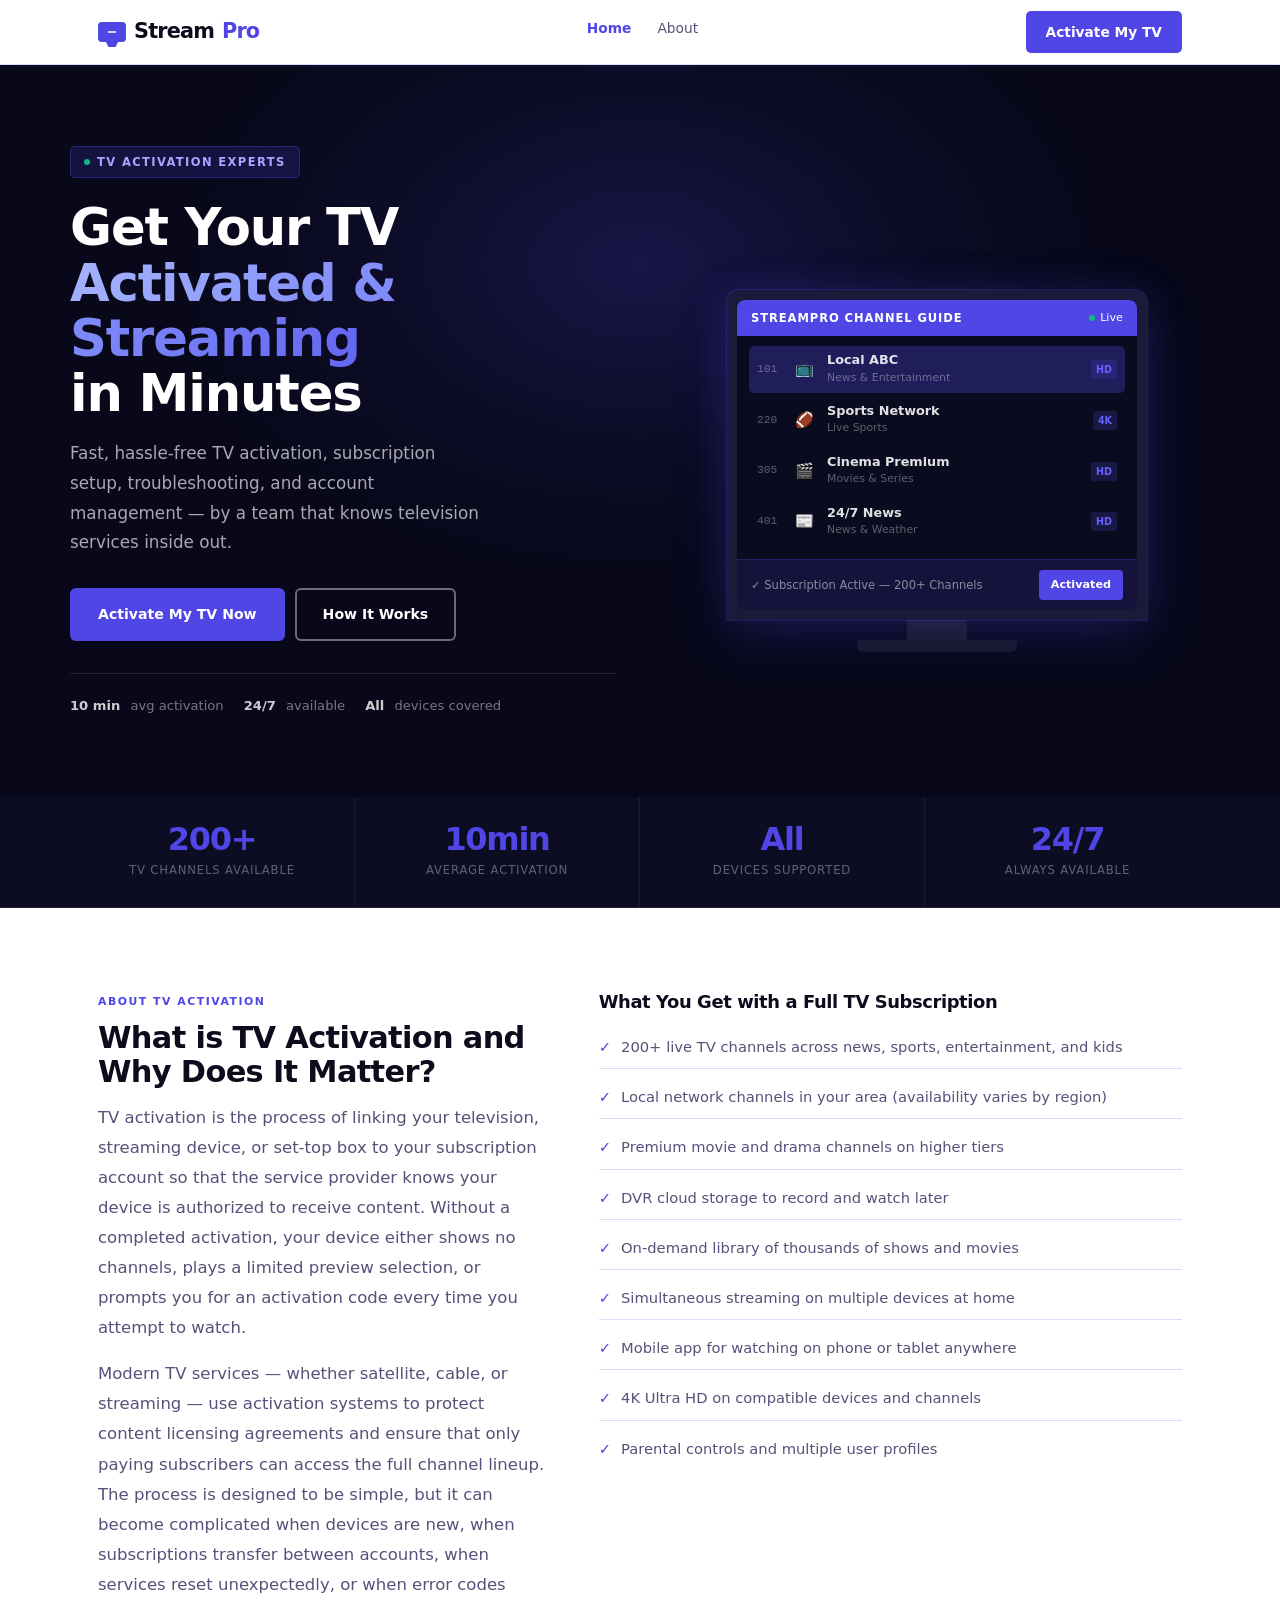
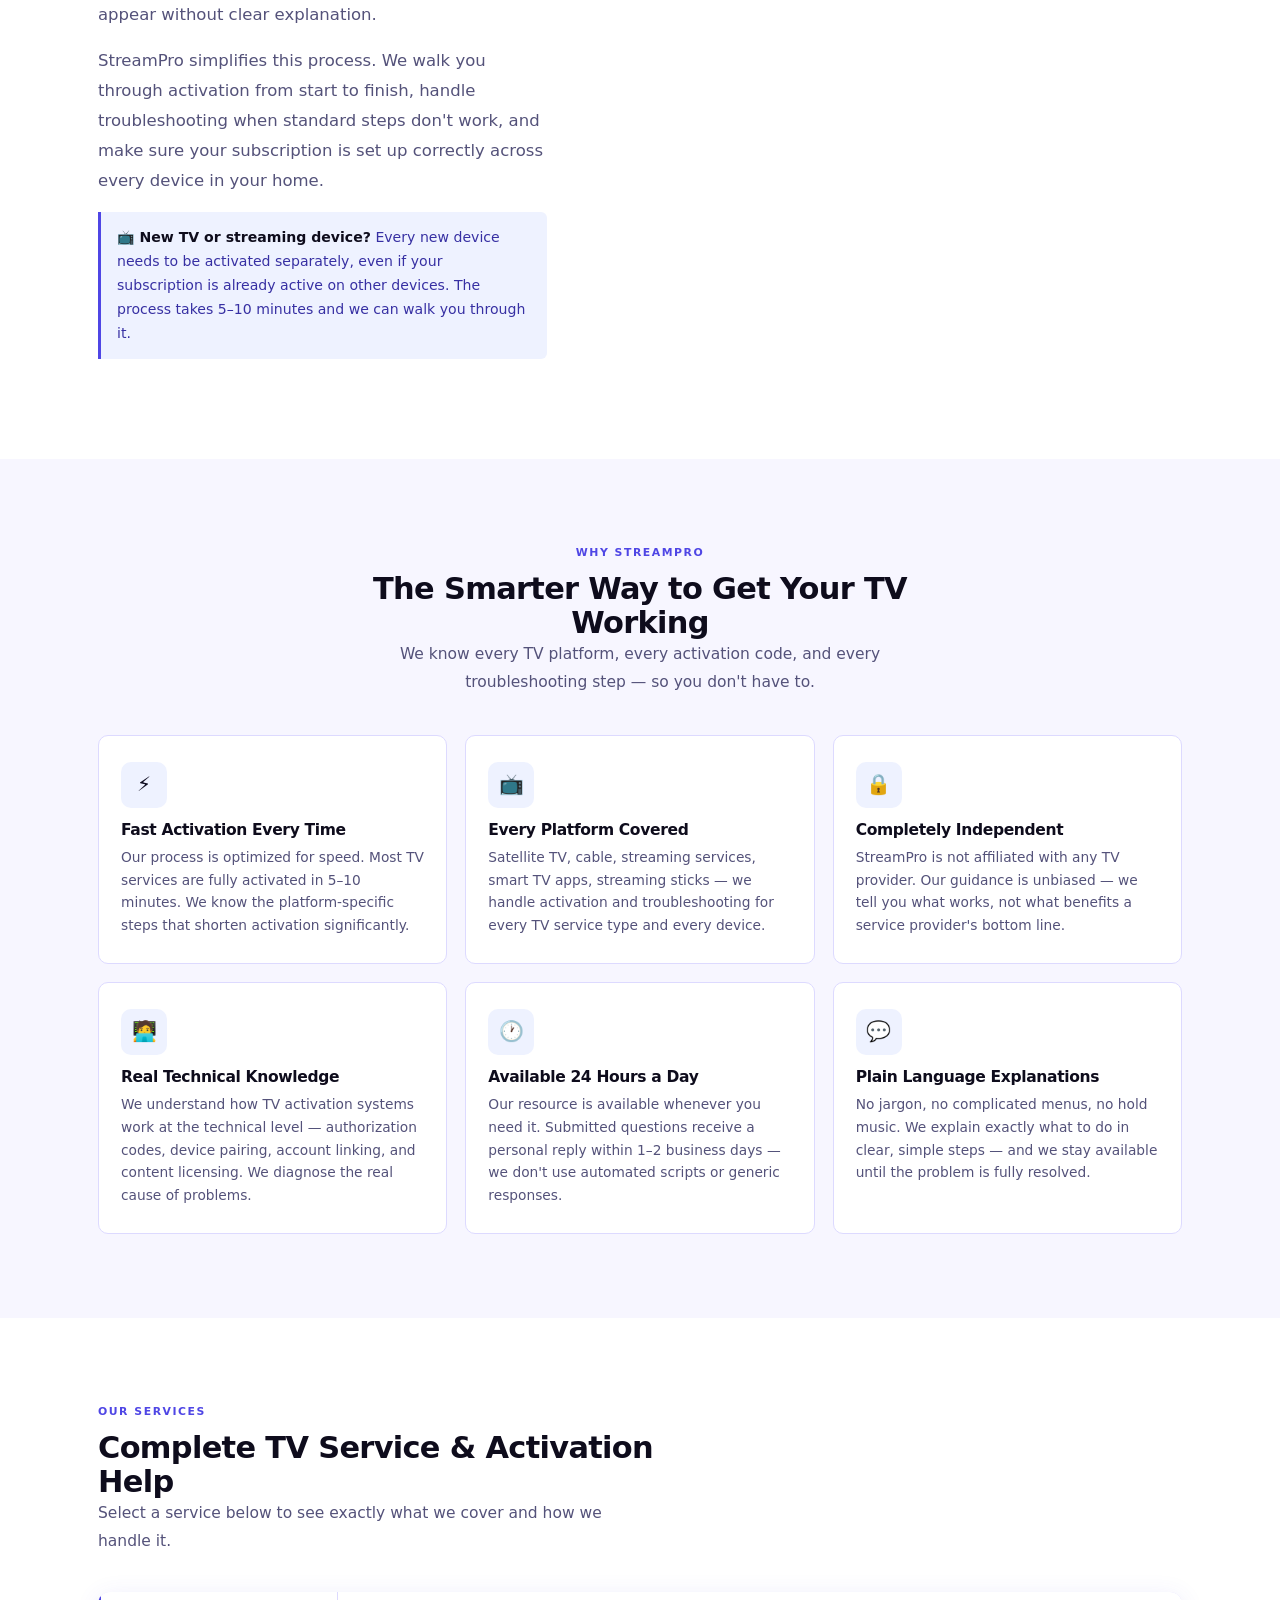
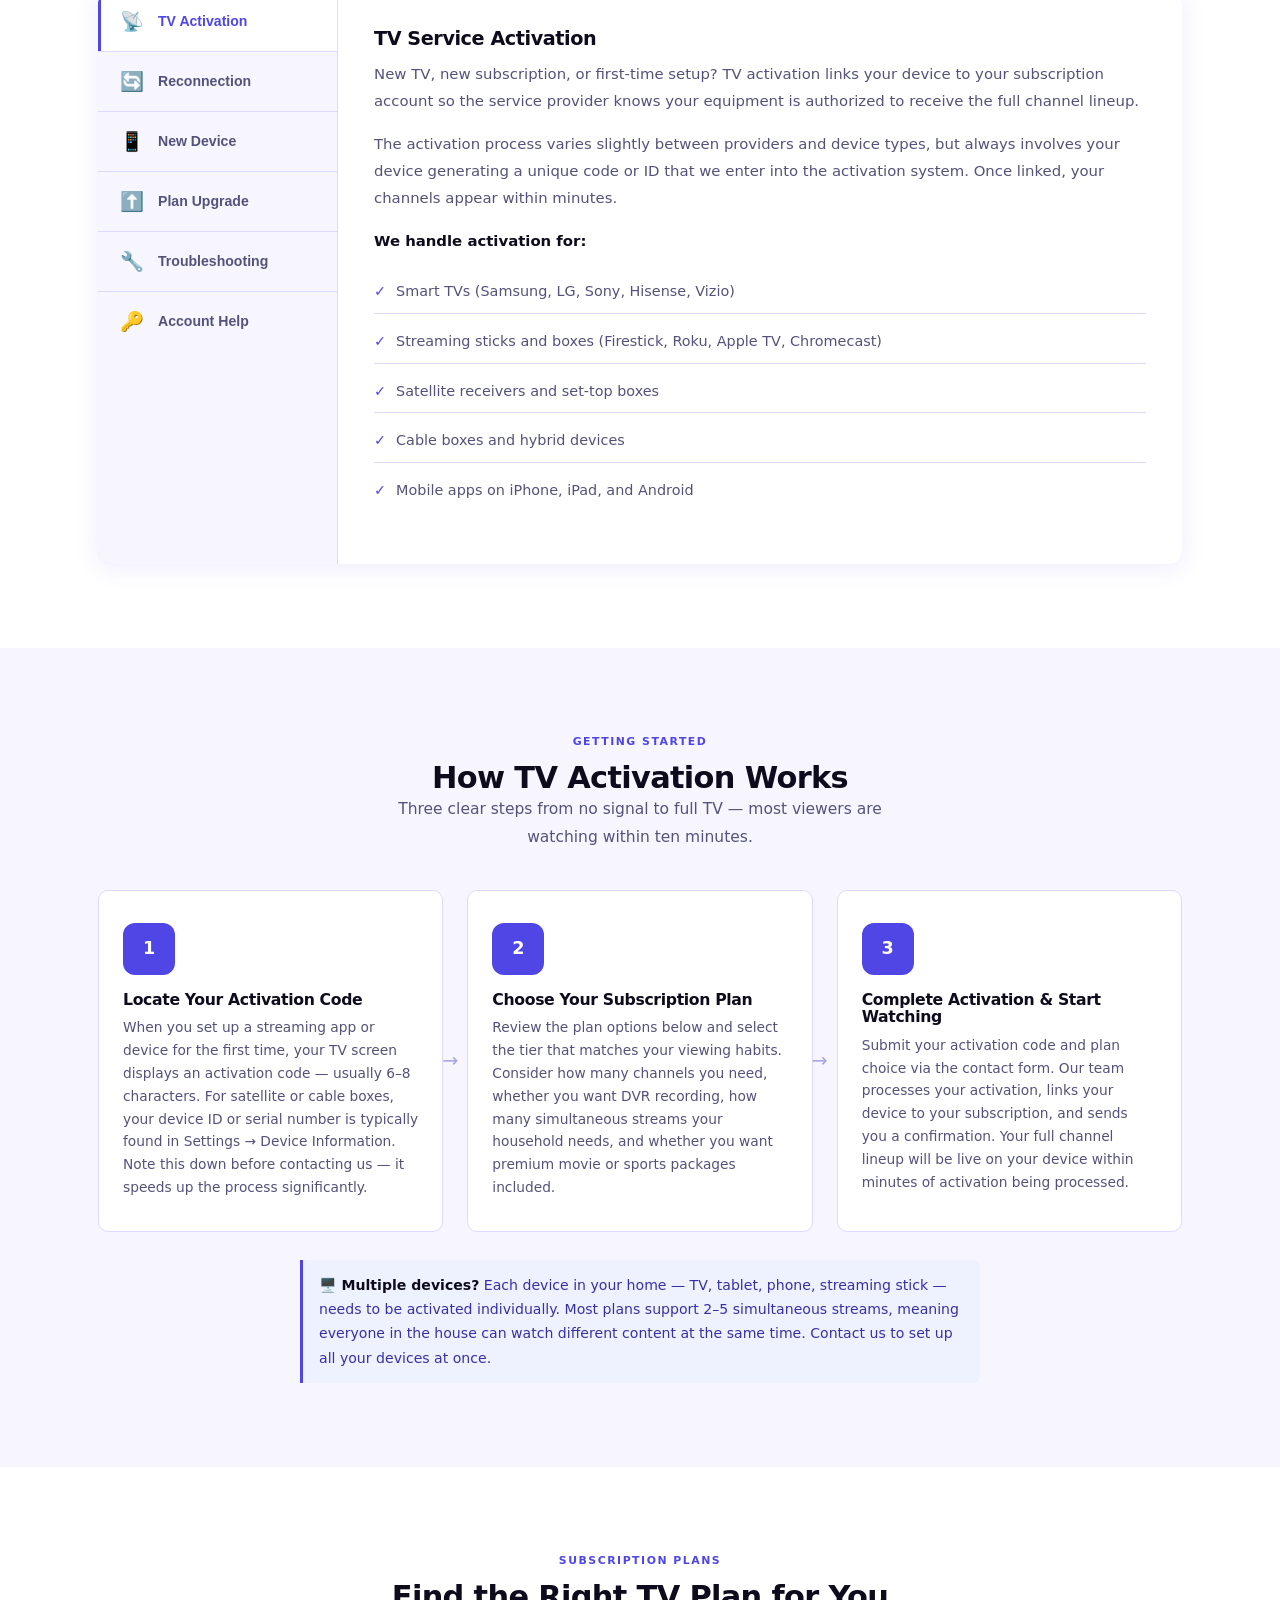
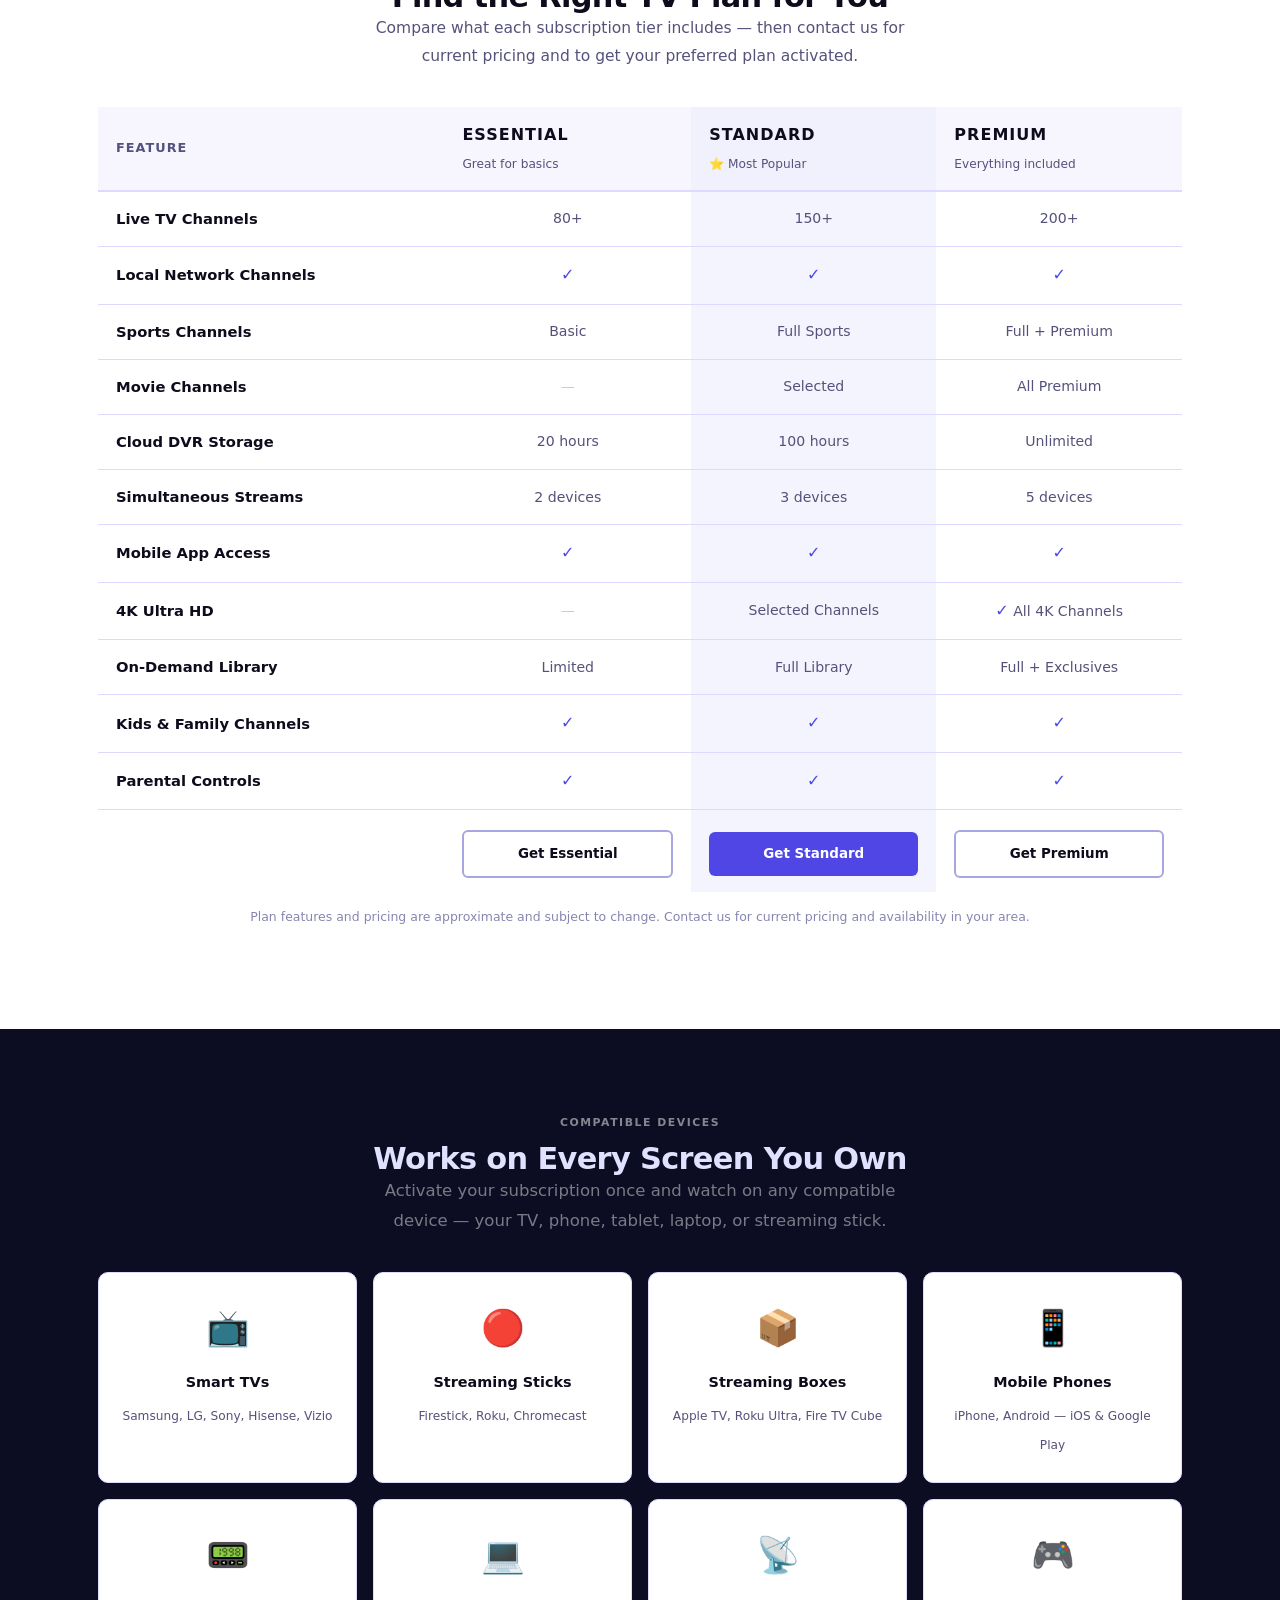
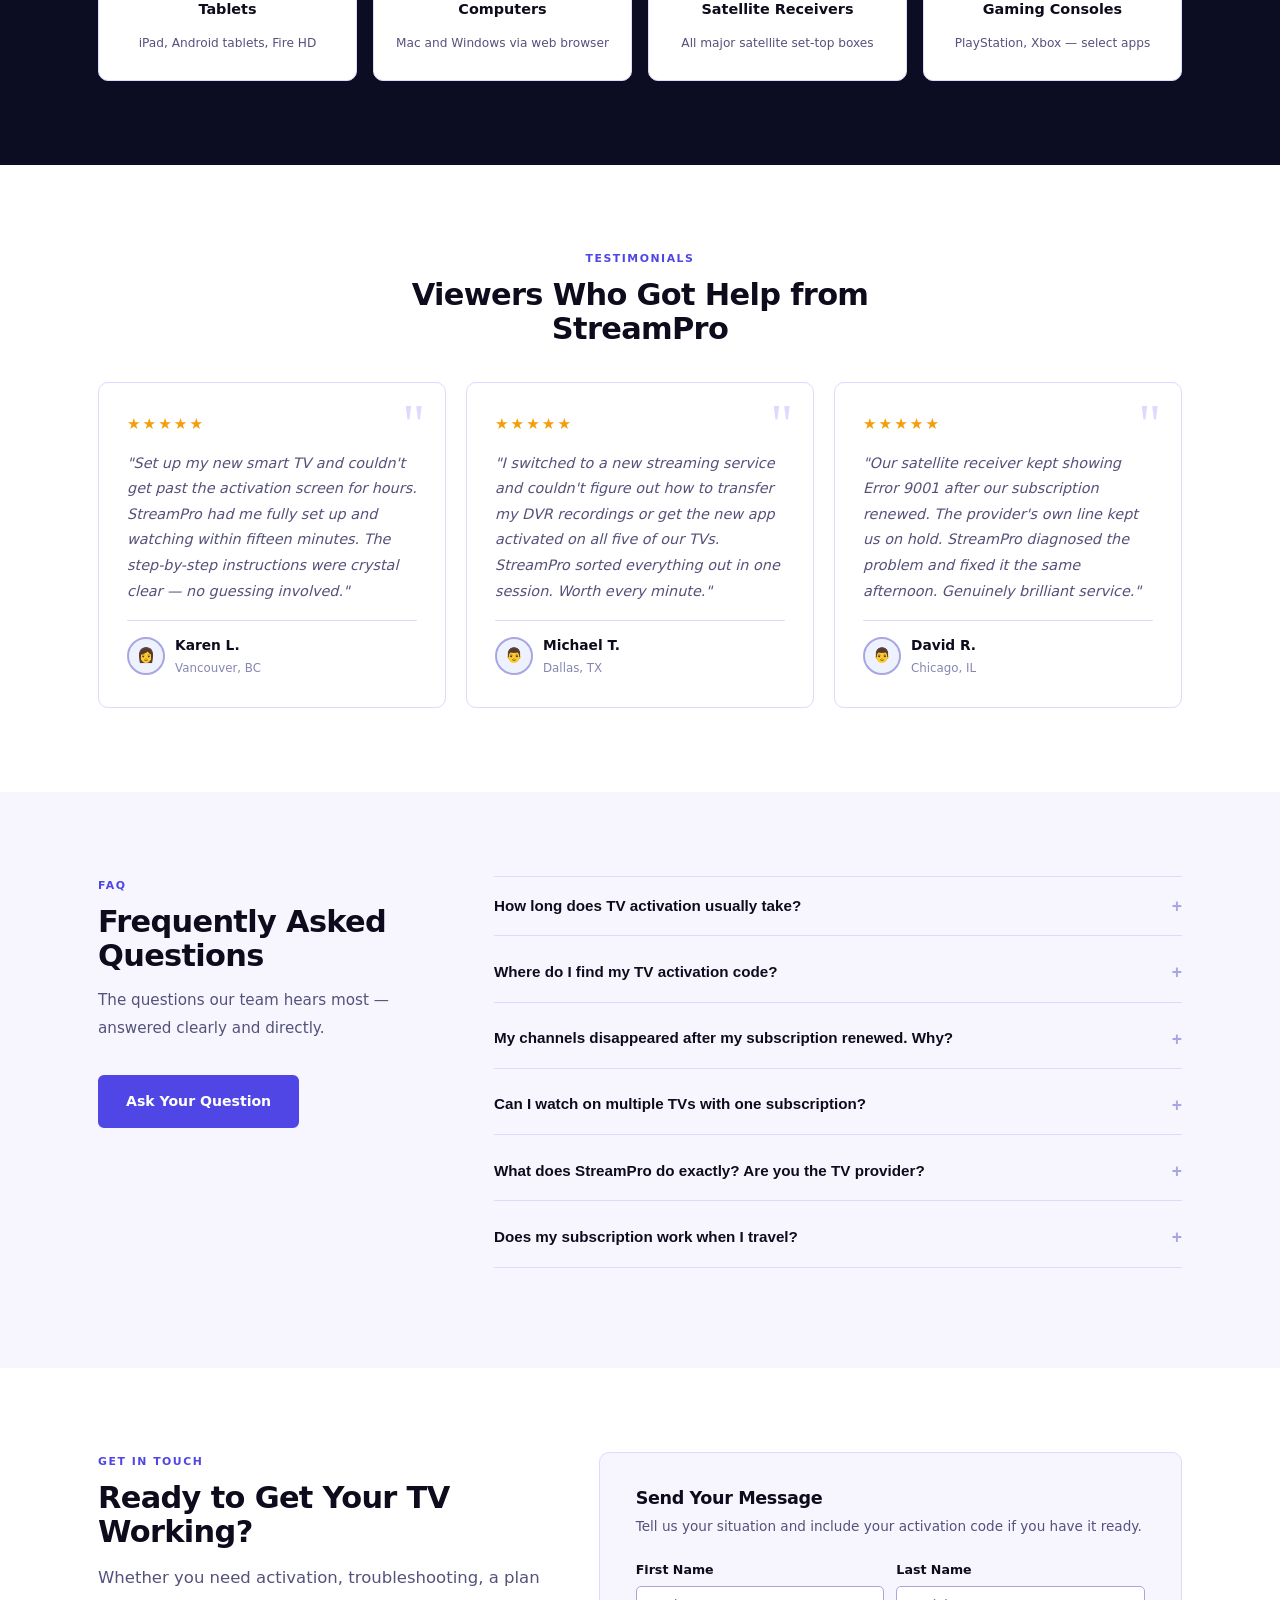
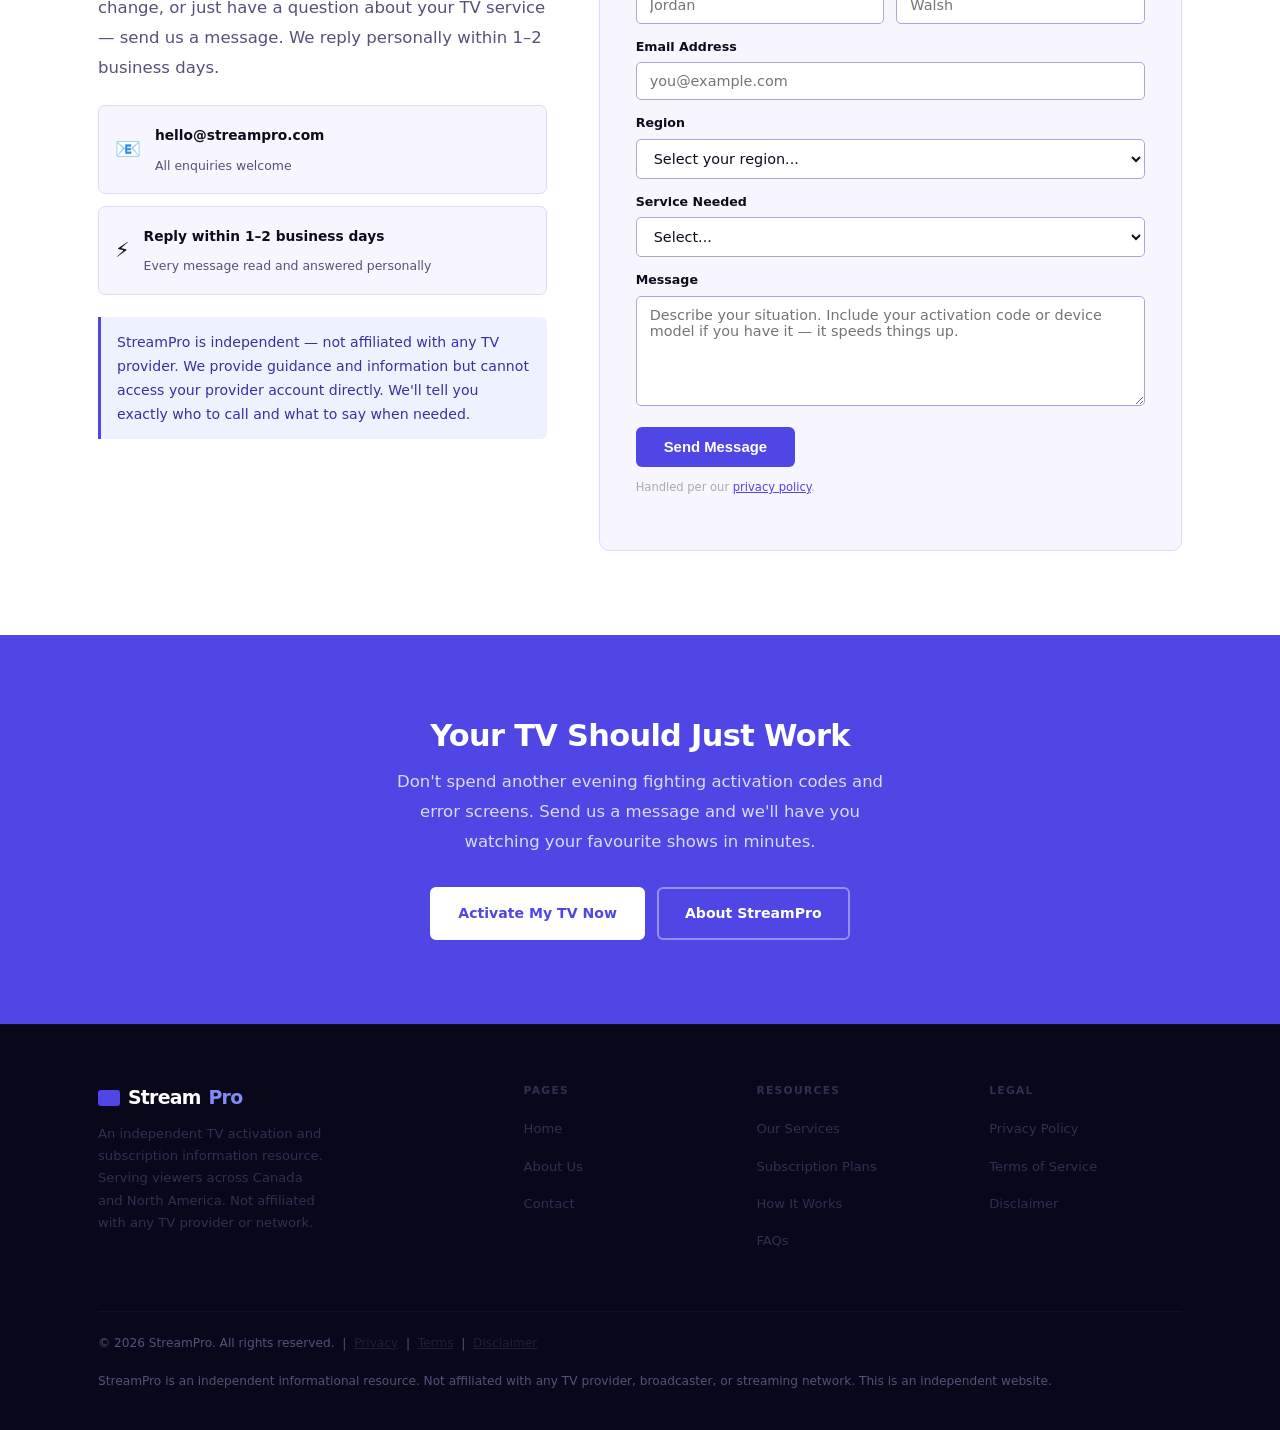
==== index.html @ 349c5a5e "Add files via upload" ====
<!DOCTYPE html>
<html lang="en">
<head>
<meta charset="UTF-8"/>
<meta name="viewport" content="width=device-width,initial-scale=1.0"/>
<meta name="description" content="StreamPro — fast TV activation, subscription setup, troubleshooting and account help for viewers across Canada and North America. Independent TV resource."/>
<title>StreamPro — TV Activation, Subscription & Troubleshooting | StreamPro</title>
<link rel="stylesheet" href="style.css"/>
</head>
<body><nav class="site-nav" id="nav"><div class="nav-inner"><a href="index.html" class="logo"><div class="logo-icon"></div>Stream<em>Pro</em></a><ul class="nav-links"><li><a href="index.html" class="on">Home</a></li><li><a href="about.html">About</a></li></ul><a href="index.html#contact" class="nav-cta">Activate My TV</a><button class="ham" onclick="document.getElementById('mnav').classList.toggle('open')">☰</button></div><div class="mob-nav" id="mnav"><a href="index.html">Home</a><a href="about.html">About</a><a href="index.html#contact">Activate My TV</a><a href="privacy.html">Privacy</a><a href="terms.html">Terms</a><a href="disclaimer.html">Disclaimer</a></div></nav>
<!-- HERO: dark navy + indigo glow + CSS TV screen -->
<section class="hero">
  <div class="hero-inner">
    <div class="hero-text">
      <div class="hero-badge"><span class="badge-dot"></span> TV Activation Experts</div>
      <h1>Get Your TV<br/><span>Activated &amp; Streaming</span><br/>in Minutes</h1>
      <p class="hero-sub">Fast, hassle-free TV activation, subscription setup, troubleshooting, and account management — by a team that knows television services inside out.</p>
      <div class="hero-btns">
        <a href="#contact" class="btn btn-indigo">Activate My TV Now</a>
        <a href="#how" class="btn btn-ghost">How It Works</a>
      </div>
      <div class="hero-proof">
        <div class="proof-item"><strong>10 min</strong>&nbsp;avg activation</div>
        <div class="proof-item"><strong>24/7</strong>&nbsp;available</div>
        <div class="proof-item"><strong>All</strong>&nbsp;devices covered</div>
      </div>
    </div>
    <div class="hero-tv">
      <div class="tv-wrap">
        <div class="tv-body">
          <div class="tv-bezel">
            <div class="tv-screen-header">
              <span class="tv-sh-title">StreamPro Channel Guide</span>
              <span class="tv-sh-status"><span class="tv-sh-dot"></span> Live</span>
            </div>
            <div class="tv-guide">
              <div class="tv-guide-row active">
                <span class="tv-ch-num">101</span>
                <span class="tv-ch-icon">📺</span>
                <div class="tv-ch-info">
                  <div class="tv-ch-name">Local ABC</div>
                  <div class="tv-ch-genre">News &amp; Entertainment</div>
                </div>
                <span class="tv-ch-hd">HD</span>
              </div>
              <div class="tv-guide-row">
                <span class="tv-ch-num">220</span>
                <span class="tv-ch-icon">🏈</span>
                <div class="tv-ch-info">
                  <div class="tv-ch-name">Sports Network</div>
                  <div class="tv-ch-genre">Live Sports</div>
                </div>
                <span class="tv-ch-hd">4K</span>
              </div>
              <div class="tv-guide-row">
                <span class="tv-ch-num">305</span>
                <span class="tv-ch-icon">🎬</span>
                <div class="tv-ch-info">
                  <div class="tv-ch-name">Cinema Premium</div>
                  <div class="tv-ch-genre">Movies &amp; Series</div>
                </div>
                <span class="tv-ch-hd">HD</span>
              </div>
              <div class="tv-guide-row">
                <span class="tv-ch-num">401</span>
                <span class="tv-ch-icon">📰</span>
                <div class="tv-ch-info">
                  <div class="tv-ch-name">24/7 News</div>
                  <div class="tv-ch-genre">News &amp; Weather</div>
                </div>
                <span class="tv-ch-hd">HD</span>
              </div>
            </div>
            <div class="tv-activate-bar">
              <span class="tv-ab-text">✓ Subscription Active — 200+ Channels</span>
              <span class="tv-ab-btn">Activated</span>
            </div>
          </div>
        </div>
        <div class="tv-stand-neck"></div>
        <div class="tv-stand-base"></div>
      </div>
    </div>
  </div>
</section>

<!-- METRICS STRIP -->
<div class="metrics-strip">
  <div class="metrics-inner">
    <div class="metric"><span class="metric-n">200+</span><span class="metric-l">TV Channels Available</span></div>
    <div class="metric"><span class="metric-n">10min</span><span class="metric-l">Average Activation</span></div>
    <div class="metric"><span class="metric-n">All</span><span class="metric-l">Devices Supported</span></div>
    <div class="metric"><span class="metric-n">24/7</span><span class="metric-l">Always Available</span></div>
  </div>
</div>

<!-- WHAT IS TV ACTIVATION -->
<section class="sec">
  <div class="wrap">
    <div class="g-6040">
      <div>
        <span class="lbl">About TV Activation</span>
        <h2 style="margin-bottom:14px;">What is TV Activation and Why Does It Matter?</h2>
        <p>TV activation is the process of linking your television, streaming device, or set-top box to your subscription account so that the service provider knows your device is authorized to receive content. Without a completed activation, your device either shows no channels, plays a limited preview selection, or prompts you for an activation code every time you attempt to watch.</p>
        <p>Modern TV services — whether satellite, cable, or streaming — use activation systems to protect content licensing agreements and ensure that only paying subscribers can access the full channel lineup. The process is designed to be simple, but it can become complicated when devices are new, when subscriptions transfer between accounts, when services reset unexpectedly, or when error codes appear without clear explanation.</p>
        <p>StreamPro simplifies this process. We walk you through activation from start to finish, handle troubleshooting when standard steps don't work, and make sure your subscription is set up correctly across every device in your home.</p>
        <div class="info-box">📺 <strong>New TV or streaming device?</strong> Every new device needs to be activated separately, even if your subscription is already active on other devices. The process takes 5–10 minutes and we can walk you through it.</div>
      </div>
      <div>
        <h3 style="margin-bottom:14px;">What You Get with a Full TV Subscription</h3>
        <ul class="ck">
          <li>200+ live TV channels across news, sports, entertainment, and kids</li>
          <li>Local network channels in your area (availability varies by region)</li>
          <li>Premium movie and drama channels on higher tiers</li>
          <li>DVR cloud storage to record and watch later</li>
          <li>On-demand library of thousands of shows and movies</li>
          <li>Simultaneous streaming on multiple devices at home</li>
          <li>Mobile app for watching on phone or tablet anywhere</li>
          <li>4K Ultra HD on compatible devices and channels</li>
          <li>Parental controls and multiple user profiles</li>
        </ul>
      </div>
    </div>
  </div>
</section>

<!-- WHY CHOOSE US -->
<section class="sec-alt">
  <div class="wrap">
    <div style="text-align:center;max-width:560px;margin:0 auto 38px;">
      <span class="lbl">Why StreamPro</span>
      <h2>The Smarter Way to Get Your TV Working</h2>
      <p style="font-size:.97rem;">We know every TV platform, every activation code, and every troubleshooting step — so you don't have to.</p>
    </div>
    <div class="why-grid">
      <div class="why-card"><div class="why-icon">⚡</div><h4>Fast Activation Every Time</h4><p>Our process is optimized for speed. Most TV services are fully activated in 5–10 minutes. We know the platform-specific steps that shorten activation significantly.</p></div>
      <div class="why-card"><div class="why-icon">📺</div><h4>Every Platform Covered</h4><p>Satellite TV, cable, streaming services, smart TV apps, streaming sticks — we handle activation and troubleshooting for every TV service type and every device.</p></div>
      <div class="why-card"><div class="why-icon">🔒</div><h4>Completely Independent</h4><p>StreamPro is not affiliated with any TV provider. Our guidance is unbiased — we tell you what works, not what benefits a service provider's bottom line.</p></div>
      <div class="why-card"><div class="why-icon">🧑‍💻</div><h4>Real Technical Knowledge</h4><p>We understand how TV activation systems work at the technical level — authorization codes, device pairing, account linking, and content licensing. We diagnose the real cause of problems.</p></div>
      <div class="why-card"><div class="why-icon">🕐</div><h4>Available 24 Hours a Day</h4><p>Our resource is available whenever you need it. Submitted questions receive a personal reply within 1–2 business days — we don't use automated scripts or generic responses.</p></div>
      <div class="why-card"><div class="why-icon">💬</div><h4>Plain Language Explanations</h4><p>No jargon, no complicated menus, no hold music. We explain exactly what to do in clear, simple steps — and we stay available until the problem is fully resolved.</p></div>
    </div>
  </div>
</section>

<!-- SERVICES — TAB LAYOUT (new, not used before) -->
<section class="sec" id="services">
  <div class="wrap">
    <div style="max-width:560px;margin-bottom:36px;">
      <span class="lbl">Our Services</span>
      <h2>Complete TV Service &amp; Activation Help</h2>
      <p style="font-size:.97rem;">Select a service below to see exactly what we cover and how we handle it.</p>
    </div>
    <div class="tab-layout">
      <div class="tab-nav">
        <button class="tab-btn active" data-tab="activation" onclick="showTab('activation')"><span class="tab-btn-icon">📡</span><span class="tab-btn-text">TV Activation</span></button>
        <button class="tab-btn" data-tab="reconnect" onclick="showTab('reconnect')"><span class="tab-btn-icon">🔄</span><span class="tab-btn-text">Reconnection</span></button>
        <button class="tab-btn" data-tab="newdevice" onclick="showTab('newdevice')"><span class="tab-btn-icon">📱</span><span class="tab-btn-text">New Device</span></button>
        <button class="tab-btn" data-tab="upgrade" onclick="showTab('upgrade')"><span class="tab-btn-icon">⬆️</span><span class="tab-btn-text">Plan Upgrade</span></button>
        <button class="tab-btn" data-tab="trouble" onclick="showTab('trouble')"><span class="tab-btn-icon">🔧</span><span class="tab-btn-text">Troubleshooting</span></button>
        <button class="tab-btn" data-tab="account" onclick="showTab('account')"><span class="tab-btn-icon">🔑</span><span class="tab-btn-text">Account Help</span></button>
      </div>
      <div style="background:#fff;">
        <div class="tab-pane active" id="tab-activation">
          <h3>TV Service Activation</h3>
          <p>New TV, new subscription, or first-time setup? TV activation links your device to your subscription account so the service provider knows your equipment is authorized to receive the full channel lineup.</p>
          <p>The activation process varies slightly between providers and device types, but always involves your device generating a unique code or ID that we enter into the activation system. Once linked, your channels appear within minutes.</p>
          <p><strong>We handle activation for:</strong></p>
          <ul class="ck"><li>Smart TVs (Samsung, LG, Sony, Hisense, Vizio)</li><li>Streaming sticks and boxes (Firestick, Roku, Apple TV, Chromecast)</li><li>Satellite receivers and set-top boxes</li><li>Cable boxes and hybrid devices</li><li>Mobile apps on iPhone, iPad, and Android</li></ul>
        </div>
        <div class="tab-pane" id="tab-reconnect">
          <h3>Service Reconnection</h3>
          <p>Your TV was working and then it stopped — or channels have disappeared after a subscription renewal. Reconnection is the process of re-authorizing your device or restarting the content authorization signal.</p>
          <p>This commonly happens after: subscription renewals are processed, payment methods are updated, service outages are resolved, or devices are restarted or factory-reset. In most cases, reconnection takes under five minutes.</p>
          <ul class="ck"><li>Signal refresh for satellite and cable services</li><li>Re-authorization after subscription renewal</li><li>Restoring channels after a payment update</li><li>Re-linking devices that have been reset</li></ul>
        </div>
        <div class="tab-pane" id="tab-newdevice">
          <h3>Adding a New Device</h3>
          <p>Got a new smart TV, streaming stick, or mobile device and want to add it to your existing subscription? Most plans allow multiple devices — you just need to activate each one separately under your account.</p>
          <p>The number of devices you can have active simultaneously depends on your subscription tier. We'll confirm your plan's device limit and activate your new device correctly without affecting other devices already set up.</p>
          <ul class="ck"><li>Activate additional TVs in your home</li><li>Add streaming sticks to your account</li><li>Set up the mobile app on new phones or tablets</li><li>Transfer from an old device to a new one</li></ul>
        </div>
        <div class="tab-pane" id="tab-upgrade">
          <h3>Plan Upgrade or Change</h3>
          <p>Want more channels, added sports packages, or premium movie content? Upgrading your plan activates additional content immediately on all your authorized devices — no hardware changes needed.</p>
          <p>We can explain exactly what each plan upgrade includes, confirm current pricing and availability, and walk you through the upgrade process so you only pay for what you actually want.</p>
          <ul class="ck"><li>Add premium sports packages</li><li>Upgrade to include movie channels</li><li>Add more simultaneous streams</li><li>Upgrade DVR storage capacity</li><li>Switch between plan tiers</li></ul>
        </div>
        <div class="tab-pane" id="tab-trouble">
          <h3>Technical Troubleshooting</h3>
          <p>Error codes, black screens, buffering, missing channels, audio issues — technical problems with TV services are frustrating, especially when standard restart-the-device advice doesn't work. We diagnose and resolve the actual cause.</p>
          <p>Common issues we resolve: channels frozen at the activation screen, error code 1000/2000/9001, streaming quality dropping constantly, selected channels showing "not included in your plan," and receiver boxes failing to load.</p>
          <ul class="ck"><li>Error code diagnosis and resolution</li><li>Streaming quality and buffering fixes</li><li>Audio sync and picture quality issues</li><li>Missing channels and package problems</li><li>Receiver and box reset procedures</li></ul>
        </div>
        <div class="tab-pane" id="tab-account">
          <h3>Account &amp; Billing Help</h3>
          <p>Locked out of your account, charges you don't recognise, need to update payment information, or want to understand exactly what your subscription includes? Account management questions are among the most common we receive.</p>
          <p>We can't access your account directly — but we can tell you exactly what to ask for, who to contact, what information to have ready, and what your rights are as a subscriber.</p>
          <ul class="ck"><li>Account login recovery and password reset</li><li>Understanding your billing statement</li><li>Disputing incorrect charges</li><li>Cancellation and pause options</li><li>Multi-account and family plan questions</li></ul>
        </div>
      </div>
    </div>
  </div>
</section>

<!-- HOW IT WORKS -->
<section class="sec-alt" id="how">
  <div class="wrap">
    <div style="text-align:center;max-width:540px;margin:0 auto 38px;">
      <span class="lbl">Getting Started</span>
      <h2>How TV Activation Works</h2>
      <p style="font-size:.97rem;">Three clear steps from no signal to full TV — most viewers are watching within ten minutes.</p>
    </div>
    <div class="steps-grid">
      <div class="step-card">
        <div class="step-num">1</div>
        <h4>Locate Your Activation Code</h4>
        <p>When you set up a streaming app or device for the first time, your TV screen displays an activation code — usually 6–8 characters. For satellite or cable boxes, your device ID or serial number is typically found in Settings → Device Information. Note this down before contacting us — it speeds up the process significantly.</p>
      </div>
      <div class="step-card">
        <div class="step-num">2</div>
        <h4>Choose Your Subscription Plan</h4>
        <p>Review the plan options below and select the tier that matches your viewing habits. Consider how many channels you need, whether you want DVR recording, how many simultaneous streams your household needs, and whether you want premium movie or sports packages included.</p>
      </div>
      <div class="step-card">
        <div class="step-num">3</div>
        <h4>Complete Activation &amp; Start Watching</h4>
        <p>Submit your activation code and plan choice via the contact form. Our team processes your activation, links your device to your subscription, and sends you a confirmation. Your full channel lineup will be live on your device within minutes of activation being processed.</p>
      </div>
    </div>
    <div class="info-box" style="max-width:680px;margin:28px auto 0;">🖥️ <strong>Multiple devices?</strong> Each device in your home — TV, tablet, phone, streaming stick — needs to be activated individually. Most plans support 2–5 simultaneous streams, meaning everyone in the house can watch different content at the same time. Contact us to set up all your devices at once.</div>
  </div>
</section>

<!-- SUBSCRIPTION PLANS — COMPARISON TABLE (unique layout) -->
<section class="sec" id="plans">
  <div class="wrap">
    <div style="text-align:center;max-width:560px;margin:0 auto 36px;">
      <span class="lbl">Subscription Plans</span>
      <h2>Find the Right TV Plan for You</h2>
      <p style="font-size:.97rem;">Compare what each subscription tier includes — then contact us for current pricing and to get your preferred plan activated.</p>
    </div>
    <div class="compare-wrap">
      <table class="compare-table">
        <thead>
          <tr>
            <th>Feature</th>
            <th><span class="plan-name-header">Essential</span><span class="plan-sub-header">Great for basics</span></th>
            <th class="featured-th"><span class="plan-name-header">Standard</span><span class="plan-sub-header">⭐ Most Popular</span></th>
            <th><span class="plan-name-header">Premium</span><span class="plan-sub-header">Everything included</span></th>
          </tr>
        </thead>
        <tbody>
          <tr><td class="feat-col">Live TV Channels</td><td class="plan-col">80+</td><td class="plan-col featured-col">150+</td><td class="plan-col">200+</td></tr>
          <tr><td class="feat-col">Local Network Channels</td><td class="plan-col"><span class="check-yes">✓</span></td><td class="plan-col featured-col"><span class="check-yes">✓</span></td><td class="plan-col"><span class="check-yes">✓</span></td></tr>
          <tr><td class="feat-col">Sports Channels</td><td class="plan-col">Basic</td><td class="plan-col featured-col">Full Sports</td><td class="plan-col">Full + Premium</td></tr>
          <tr><td class="feat-col">Movie Channels</td><td class="plan-col"><span class="check-no">—</span></td><td class="plan-col featured-col">Selected</td><td class="plan-col">All Premium</td></tr>
          <tr><td class="feat-col">Cloud DVR Storage</td><td class="plan-col">20 hours</td><td class="plan-col featured-col">100 hours</td><td class="plan-col">Unlimited</td></tr>
          <tr><td class="feat-col">Simultaneous Streams</td><td class="plan-col">2 devices</td><td class="plan-col featured-col">3 devices</td><td class="plan-col">5 devices</td></tr>
          <tr><td class="feat-col">Mobile App Access</td><td class="plan-col"><span class="check-yes">✓</span></td><td class="plan-col featured-col"><span class="check-yes">✓</span></td><td class="plan-col"><span class="check-yes">✓</span></td></tr>
          <tr><td class="feat-col">4K Ultra HD</td><td class="plan-col"><span class="check-no">—</span></td><td class="plan-col featured-col">Selected Channels</td><td class="plan-col"><span class="check-yes">✓</span> All 4K Channels</td></tr>
          <tr><td class="feat-col">On-Demand Library</td><td class="plan-col">Limited</td><td class="plan-col featured-col">Full Library</td><td class="plan-col">Full + Exclusives</td></tr>
          <tr><td class="feat-col">Kids &amp; Family Channels</td><td class="plan-col"><span class="check-yes">✓</span></td><td class="plan-col featured-col"><span class="check-yes">✓</span></td><td class="plan-col"><span class="check-yes">✓</span></td></tr>
          <tr><td class="feat-col">Parental Controls</td><td class="plan-col"><span class="check-yes">✓</span></td><td class="plan-col featured-col"><span class="check-yes">✓</span></td><td class="plan-col"><span class="check-yes">✓</span></td></tr>
          <tr class="plan-cta-row">
            <td></td>
            <td class="plan-col"><a href="#contact" class="plan-cta-btn secondary">Get Essential</a></td>
            <td class="plan-col featured-col"><a href="#contact" class="plan-cta-btn">Get Standard</a></td>
            <td class="plan-col"><a href="#contact" class="plan-cta-btn secondary">Get Premium</a></td>
          </tr>
        </tbody>
      </table>
    </div>
    <p style="text-align:center;font-size:.78rem;color:var(--light);margin-top:14px;">Plan features and pricing are approximate and subject to change. Contact us for current pricing and availability in your area.</p>
  </div>
</section>

<!-- DEVICE COMPATIBILITY -->
<section class="sec-dark">
  <div class="wrap">
    <div style="text-align:center;max-width:540px;margin:0 auto 36px;">
      <span class="lbl-w">Compatible Devices</span>
      <h2>Works on Every Screen You Own</h2>
      <p>Activate your subscription once and watch on any compatible device — your TV, phone, tablet, laptop, or streaming stick.</p>
    </div>
    <div class="device-grid">
      <div class="device-card"><span class="device-icon">📺</span><span class="device-name">Smart TVs</span><span class="device-detail">Samsung, LG, Sony, Hisense, Vizio</span></div>
      <div class="device-card"><span class="device-icon">🔴</span><span class="device-name">Streaming Sticks</span><span class="device-detail">Firestick, Roku, Chromecast</span></div>
      <div class="device-card"><span class="device-icon">📦</span><span class="device-name">Streaming Boxes</span><span class="device-detail">Apple TV, Roku Ultra, Fire TV Cube</span></div>
      <div class="device-card"><span class="device-icon">📱</span><span class="device-name">Mobile Phones</span><span class="device-detail">iPhone, Android — iOS &amp; Google Play</span></div>
      <div class="device-card"><span class="device-icon">📟</span><span class="device-name">Tablets</span><span class="device-detail">iPad, Android tablets, Fire HD</span></div>
      <div class="device-card"><span class="device-icon">💻</span><span class="device-name">Computers</span><span class="device-detail">Mac and Windows via web browser</span></div>
      <div class="device-card"><span class="device-icon">📡</span><span class="device-name">Satellite Receivers</span><span class="device-detail">All major satellite set-top boxes</span></div>
      <div class="device-card"><span class="device-icon">🎮</span><span class="device-name">Gaming Consoles</span><span class="device-detail">PlayStation, Xbox — select apps</span></div>
    </div>
  </div>
</section>

<!-- TESTIMONIALS -->
<section class="sec">
  <div class="wrap">
    <div style="text-align:center;max-width:480px;margin:0 auto 36px;">
      <span class="lbl">Testimonials</span>
      <h2>Viewers Who Got Help from StreamPro</h2>
    </div>
    <div class="testi-row">
      <div class="testi-card">
        <div class="testi-stars">★★★★★</div>
        <div class="testi-text">"Set up my new smart TV and couldn't get past the activation screen for hours. StreamPro had me fully set up and watching within fifteen minutes. The step-by-step instructions were crystal clear — no guessing involved."</div>
        <div class="testi-foot"><div class="testi-av">👩</div><div><div class="testi-name">Karen L.</div><div class="testi-loc">Vancouver, BC</div></div></div>
      </div>
      <div class="testi-card">
        <div class="testi-stars">★★★★★</div>
        <div class="testi-text">"I switched to a new streaming service and couldn't figure out how to transfer my DVR recordings or get the new app activated on all five of our TVs. StreamPro sorted everything out in one session. Worth every minute."</div>
        <div class="testi-foot"><div class="testi-av">👨</div><div><div class="testi-name">Michael T.</div><div class="testi-loc">Dallas, TX</div></div></div>
      </div>
      <div class="testi-card">
        <div class="testi-stars">★★★★★</div>
        <div class="testi-text">"Our satellite receiver kept showing Error 9001 after our subscription renewed. The provider's own line kept us on hold. StreamPro diagnosed the problem and fixed it the same afternoon. Genuinely brilliant service."</div>
        <div class="testi-foot"><div class="testi-av">👨</div><div><div class="testi-name">David R.</div><div class="testi-loc">Chicago, IL</div></div></div>
      </div>
    </div>
  </div>
</section>

<!-- FAQ -->
<section class="sec-alt" id="faq">
  <div class="wrap">
    <div class="g-1-2">
      <div>
        <span class="lbl">FAQ</span>
        <h2 style="margin-top:8px;margin-bottom:14px;">Frequently Asked Questions</h2>
        <p style="font-size:.95rem;">The questions our team hears most — answered clearly and directly.</p>
        <a href="#contact" class="btn btn-indigo" style="margin-top:16px;display:inline-flex;">Ask Your Question</a>
      </div>
      <div>
        <ul style="list-style:none;padding:0;border-top:1px solid var(--border);">
          <li class="faq-item"><button class="faq-q" onclick="fq(this)">How long does TV activation usually take? <span class="ic">+</span></button><div class="faq-a">Most TV service activations complete within 5 to 15 minutes once you have your activation code and your subscription is in place. The exact time depends on the service provider's authorization system — some send the activation signal instantly, while others take a few minutes to process. Satellite services may take slightly longer because the authorization signal travels via satellite to your receiver.</div></li>
          <li class="faq-item"><button class="faq-q" onclick="fq(this)">Where do I find my TV activation code? <span class="ic">+</span></button><div class="faq-a">Your activation code appears on your TV screen when you open the streaming app or set up the device for the first time. It's typically shown on a screen that says "Activate at [website]" or "Enter this code." For satellite or cable boxes, your device ID is usually found in Settings → About → Device Information or on a sticker on the back or bottom of the box. If you can't find yours, contact us and we'll help you locate it based on your specific device model.</div></li>
          <li class="faq-item"><button class="faq-q" onclick="fq(this)">My channels disappeared after my subscription renewed. Why? <span class="ic">+</span></button><div class="faq-a">This is one of the most common TV service issues. When a subscription renews — especially if there's a brief processing delay or a payment method update — the service's authorization system can temporarily de-authorize your device. This causes channels to disappear even though your subscription is technically active. A reconnection or signal refresh resolves this in most cases within minutes. Contact us and we can process this for you.</div></li>
          <li class="faq-item"><button class="faq-q" onclick="fq(this)">Can I watch on multiple TVs with one subscription? <span class="ic">+</span></button><div class="faq-a">Yes — most TV subscriptions allow multiple devices to be registered and multiple simultaneous streams. The number of devices you can watch on at the same time depends on your subscription tier: Essential plans typically allow 2 simultaneous streams, Standard plans allow 3, and Premium plans allow 5 or more. Each device needs to be activated separately under your account, which we can help you do all at once.</div></li>
          <li class="faq-item"><button class="faq-q" onclick="fq(this)">What does StreamPro do exactly? Are you the TV provider? <span class="ic">+</span></button><div class="faq-a">StreamPro is an independent information and activation resource — not a TV provider. We help you understand TV services, navigate the activation process, troubleshoot technical problems, and choose the right subscription tier. We don't provide the TV service itself, but we make the process of getting started, fixing problems, and managing your subscription significantly easier. We're completely independent and not affiliated with any TV service provider.</div></li>
          <li class="faq-item"><button class="faq-q" onclick="fq(this)">Does my subscription work when I travel? <span class="ic">+</span></button><div class="faq-a">It depends on the type of service. Satellite TV services are generally tied to your registered home location and may not work in other homes or regions. Streaming TV subscriptions typically allow you to watch on your mobile device anywhere you have an internet connection, though some live local channels may be geo-restricted to your home area. Premium on-demand content is usually available wherever you are. Contact us for specifics about your service type and subscription tier.</div></li>
        </ul>
      </div>
    </div>
  </div>
</section>

<!-- CONTACT -->
<section class="sec" id="contact">
  <div class="wrap">
    <div class="g-6040" style="align-items:start;">
      <div>
        <span class="lbl">Get in Touch</span>
        <h2 style="margin-top:8px;margin-bottom:14px;">Ready to Get Your TV Working?</h2>
        <p>Whether you need activation, troubleshooting, a plan change, or just have a question about your TV service — send us a message. We reply personally within 1–2 business days.</p>
        <div style="margin:22px 0;display:flex;flex-direction:column;gap:12px;">
          <div style="display:flex;gap:14px;align-items:center;padding:14px 16px;background:var(--bg-alt);border-radius:7px;border:1px solid var(--border);"><span style="font-size:1.3rem;">📧</span><div><strong style="font-size:.86rem;">hello@streampro.com</strong><br/><span style="font-size:.78rem;color:var(--muted);">All enquiries welcome</span></div></div>
          <div style="display:flex;gap:14px;align-items:center;padding:14px 16px;background:var(--bg-alt);border-radius:7px;border:1px solid var(--border);"><span style="font-size:1.3rem;">⚡</span><div><strong style="font-size:.86rem;">Reply within 1–2 business days</strong><br/><span style="font-size:.78rem;color:var(--muted);">Every message read and answered personally</span></div></div>
        </div>
        <div class="info-box">StreamPro is independent — not affiliated with any TV provider. We provide guidance and information but cannot access your provider account directly. We'll tell you exactly who to call and what to say when needed.</div>
      </div>
      <div class="form-box">
        <h3 style="margin-bottom:6px;font-size:1.1rem;">Send Your Message</h3>
        <p style="font-size:.85rem;color:var(--muted);margin-bottom:20px;">Tell us your situation and include your activation code if you have it ready.</p>
        <div class="f2"><div class="fg"><label>First Name</label><input type="text" placeholder="Jordan"/></div><div class="fg"><label>Last Name</label><input type="text" placeholder="Walsh"/></div></div>
        <div class="fg"><label>Email Address</label><input type="email" placeholder="you@example.com"/></div>
        <div class="fg"><label>Region</label>
          <select>
            <option value="">Select your region...</option>
            <optgroup label="Canada"><option>Ontario</option><option>British Columbia</option><option>Alberta</option><option>Quebec</option><option>Other Canadian province</option></optgroup>
            <optgroup label="United States"><option>Northeast US</option><option>Southeast US</option><option>Midwest US</option><option>West Coast US</option><option>Other US</option></optgroup>
            <optgroup label="Other"><option>Other / Prefer not to say</option></optgroup>
          </select>
        </div>
        <div class="fg"><label>Service Needed</label>
          <select><option value="">Select...</option>
            <option>TV activation (new service)</option>
            <option>Reconnect / Signal refresh</option>
            <option>Add a new device</option>
            <option>Plan upgrade or change</option>
            <option>Technical troubleshooting</option>
            <option>Account &amp; billing help</option>
            <option>General question</option>
          </select>
        </div>
        <div class="fg"><label>Message</label><textarea placeholder="Describe your situation. Include your activation code or device model if you have it — it speeds things up."></textarea></div>
        <button class="sbtn" onclick="sub()">Send Message</button>
        <p class="fok" id="fok">✓ Message sent — we'll reply within 1–2 business days.</p>
        <p style="font-size:.72rem;color:#aaa;margin-top:10px;">Handled per our <a href="privacy.html">privacy policy</a>.</p>
      </div>
    </div>
  </div>
</section>

<div class="cta-band">
  <div class="wrap-sm">
    <h2>Your TV Should Just Work</h2>
    <p>Don't spend another evening fighting activation codes and error screens. Send us a message and we'll have you watching your favourite shows in minutes.</p>
    <div style="display:flex;gap:12px;justify-content:center;flex-wrap:wrap;">
      <a href="#contact" class="btn btn-white">Activate My TV Now</a>
      <a href="about.html" class="btn btn-ghost">About StreamPro</a>
    </div>
  </div>
</div>
<footer class="site-footer"><div class="wrap"><div class="ft-grid"><div class="ft-brand"><div class="ft-logo"><div class="ft-logo-icon"></div>Stream<em>Pro</em></div><p>An independent TV activation and subscription information resource. Serving viewers across Canada and North America. Not affiliated with any TV provider or network.</p></div><div class="fc"><h5>Pages</h5><ul><li><a href="index.html">Home</a></li><li><a href="about.html">About Us</a></li><li><a href="index.html#contact">Contact</a></li></ul></div><div class="fc"><h5>Resources</h5><ul><li><a href="index.html#services">Our Services</a></li><li><a href="index.html#plans">Subscription Plans</a></li><li><a href="index.html#how">How It Works</a></li><li><a href="index.html#faq">FAQs</a></li></ul></div><div class="fc"><h5>Legal</h5><ul><li><a href="privacy.html">Privacy Policy</a></li><li><a href="terms.html">Terms of Service</a></li><li><a href="disclaimer.html">Disclaimer</a></li></ul></div></div><div class="ft-bot"><p>&copy; <span id="yr"></span> StreamPro. All rights reserved. &nbsp;|&nbsp; <a href="privacy.html">Privacy</a> &nbsp;|&nbsp; <a href="terms.html">Terms</a> &nbsp;|&nbsp; <a href="disclaimer.html">Disclaimer</a></p><p style="margin-top:4px;">StreamPro is an independent informational resource. Not affiliated with any TV provider, broadcaster, or streaming network. This is an independent website.</p></div></div></footer><script>
document.getElementById("yr").textContent=new Date().getFullYear();
function fq(b){var i=b.closest(".faq-item"),o=i.classList.contains("open");document.querySelectorAll(".faq-item.open").forEach(function(x){x.classList.remove("open");});if(!o)i.classList.add("open");}
function sub(){var e=document.querySelector(".fg input[type=email]"),m=document.querySelector(".fg textarea");if(e&&m){if(!e.value.trim()||!m.value.trim()){alert("Please fill all required fields.");return;}document.getElementById("fok").style.display="block";document.querySelector(".sbtn").disabled=true;}}
// Service tabs
function showTab(id){
  document.querySelectorAll(".tab-btn").forEach(function(b){b.classList.remove("active");});
  document.querySelectorAll(".tab-pane").forEach(function(p){p.classList.remove("active");});
  var btn=document.querySelector('[data-tab="'+id+'"]');
  var pane=document.getElementById("tab-"+id);
  if(btn)btn.classList.add("active");
  if(pane)pane.classList.add("active");
}
</script></body>
</html>
---- style.css ----
/* ═══════════════════════════════════════════════════════
   StreamPro — TV Activation Resource
   Indigo #4f46e5 · Dark navy hero · White body
   TV screen visualization · Service tabs · Compare table
   NO AD SLOTS — Google Ads Landing Page
═══════════════════════════════════════════════════════ */
*,*::before,*::after{box-sizing:border-box;margin:0;padding:0;}
html{scroll-behavior:smooth;overflow-x:hidden;}
:root{
  --bg:#ffffff;
  --bg-alt:#f7f6ff;
  --bg-soft:#eeedff;
  --dark:#08081a;
  --navy:#0c0d22;
  --card-dk:#13142e;
  --ink:#0e0c1c;
  --text:#100e22;
  --muted:#54527a;
  --light:#8686b0;
  --accent:#4f46e5;
  --acc-dk:#3730a3;
  --acc-mid:#6660ff;
  --acc-lt:#eef2ff;
  --acc-glow:rgba(79,70,229,.3);
  --border:#dddaff;
  --bdk:#a8a6e0;
  --success:#10b981;
  --shadow:0 4px 24px rgba(79,70,229,.1);
  --shadow-lg:0 16px 56px rgba(79,70,229,.18);
}
body{font-family:system-ui,-apple-system,'Segoe UI',sans-serif;font-size:16.5px;line-height:1.78;color:var(--text);background:var(--bg);-webkit-font-smoothing:antialiased;overflow-x:hidden;}
img{display:block;max-width:100%;height:auto;}
a{color:var(--accent);}a:hover{color:var(--acc-dk);}
h1,h2,h3,h4{font-weight:800;line-height:1.12;color:var(--ink);letter-spacing:-.022em;}
h1{font-size:2.9rem;}h2{font-size:1.9rem;}h3{font-size:1.12rem;}h4{font-size:.96rem;}
p{color:var(--muted);margin-bottom:1rem;line-height:1.82;}
ul,ol{padding-left:1.4rem;color:var(--muted);margin-bottom:1rem;}
li{margin-bottom:.44rem;}
strong{color:var(--ink);font-weight:600;}

/* containers */
.wrap{max-width:1140px;margin:0 auto;padding:0 28px;}
.wrap-md{max-width:860px;margin:0 auto;padding:0 28px;}
.wrap-sm{max-width:640px;margin:0 auto;padding:0 28px;}

/* ── NAV ──────────────────────────────────────────────── */
.site-nav{position:sticky;top:0;z-index:300;background:#fff;border-bottom:1px solid var(--border);box-shadow:0 2px 8px rgba(79,70,229,.07);}
.nav-inner{display:flex;align-items:center;justify-content:space-between;height:64px;gap:14px;max-width:1140px;margin:0 auto;padding:0 28px;}
.logo{font-size:1.3rem;font-weight:900;letter-spacing:-.04em;color:var(--ink);text-decoration:none;display:flex;align-items:center;gap:8px;flex-shrink:0;}
.logo-icon{width:28px;height:20px;background:var(--accent);border-radius:4px;position:relative;display:flex;align-items:center;justify-content:center;}
.logo-icon::after{content:'';width:8px;height:2px;background:rgba(255,255,255,.8);border-radius:1px;}
.logo-icon::before{content:'';position:absolute;bottom:-5px;left:50%;transform:translateX(-50%);width:12px;height:5px;background:var(--accent);clip-path:polygon(0 0,100% 0,80% 100%,20% 100%);}
.logo em{font-style:normal;color:var(--accent);}
.logo:hover{text-decoration:none;}
.nav-links{display:flex;list-style:none;gap:2px;padding:0;margin:0;}
.nav-links a{font-size:.86rem;font-weight:500;color:var(--muted);padding:7px 12px;border-radius:5px;text-decoration:none;display:block;transition:color .13s,background .13s;}
.nav-links a:hover{color:var(--ink);background:var(--acc-lt);}
.nav-links a.on{color:var(--accent);font-weight:700;}
.nav-cta{font-size:.86rem;font-weight:700;background:var(--accent);color:#fff;padding:9px 20px;border-radius:5px;text-decoration:none;white-space:nowrap;transition:background .13s;}
.nav-cta:hover{background:var(--acc-dk);color:#fff;text-decoration:none;}
.ham{display:none;background:none;border:1.5px solid var(--border);border-radius:5px;padding:7px 11px;cursor:pointer;font-size:1rem;color:var(--ink);}
.mob-nav{display:none;flex-direction:column;background:#fff;border-top:1px solid var(--border);padding:10px 20px 16px;gap:4px;position:absolute;top:64px;left:0;right:0;z-index:400;box-shadow:0 4px 16px rgba(79,70,229,.1);}
.mob-nav.open{display:flex;}
.mob-nav a{display:block;padding:11px 14px;font-size:.9rem;color:var(--muted);text-decoration:none;border-radius:5px;font-weight:500;}
.mob-nav a:hover{background:var(--acc-lt);color:var(--accent);}

/* ── HERO — dark navy, indigo glow + CSS TV screen ───── */
.hero{background:var(--dark);padding:80px 28px 0;position:relative;overflow:hidden;}
.hero::before{content:'';position:absolute;top:-100px;left:50%;transform:translateX(-50%);width:900px;height:600px;background:radial-gradient(ellipse,rgba(79,70,229,.22) 0%,rgba(55,48,163,.08) 45%,transparent 75%);pointer-events:none;}
.hero-inner{display:grid;grid-template-columns:1fr 1fr;gap:48px;align-items:center;max-width:1140px;margin:0 auto;position:relative;z-index:2;}
.hero-text{padding-bottom:80px;}
.hero-badge{display:inline-flex;align-items:center;gap:7px;background:rgba(79,70,229,.18);border:1px solid rgba(79,70,229,.35);border-radius:5px;padding:5px 13px;font-size:.72rem;font-weight:700;text-transform:uppercase;letter-spacing:.12em;color:#a8a4ff;margin-bottom:22px;}
.badge-dot{width:6px;height:6px;border-radius:50%;background:var(--success);animation:bdot 2s infinite;}
@keyframes bdot{0%,100%{opacity:1;}50%{opacity:.3;}}
.hero h1{color:#fff;font-size:3.2rem;margin-bottom:18px;line-height:1.08;}
.hero h1 span{background:linear-gradient(120deg,#a5b4fc,#818cf8,#6366f1);-webkit-background-clip:text;-webkit-text-fill-color:transparent;background-clip:text;}
.hero-sub{color:rgba(255,255,255,.65);font-size:1.05rem;max-width:420px;margin-bottom:30px;line-height:1.76;}
.hero-btns{display:flex;gap:10px;flex-wrap:wrap;margin-bottom:32px;}
.hero-proof{display:flex;gap:20px;flex-wrap:wrap;padding-top:20px;border-top:1px solid rgba(255,255,255,.1);}
.proof-item{font-size:.82rem;color:rgba(255,255,255,.45);display:flex;align-items:center;gap:6px;}
.proof-item strong{color:rgba(255,255,255,.8);}

/* CSS TV Screen — the hero visual */
.hero-tv{display:flex;flex-direction:column;align-items:center;justify-content:flex-end;padding-bottom:0;}
.tv-wrap{position:relative;width:100%;max-width:420px;}
.tv-body{background:#1a1b3a;border-radius:12px 12px 0 0;padding:10px;box-shadow:var(--shadow-lg),0 0 0 1px rgba(79,70,229,.25),0 0 40px rgba(79,70,229,.15);overflow:hidden;}
.tv-bezel{background:#0a0b1e;border-radius:8px;overflow:hidden;}
.tv-screen-header{background:var(--accent);padding:8px 14px;display:flex;align-items:center;justify-content:space-between;}
.tv-sh-title{font-size:.72rem;font-weight:700;color:#fff;letter-spacing:.08em;text-transform:uppercase;}
.tv-sh-status{display:flex;align-items:center;gap:5px;font-size:.7rem;color:#fff;}
.tv-sh-dot{width:6px;height:6px;border-radius:50%;background:var(--success);animation:bdot 1.8s infinite;}
.tv-guide{padding:10px 12px;}
.tv-guide-row{display:flex;align-items:center;gap:10px;padding:6px 8px;border-radius:5px;margin-bottom:4px;cursor:default;transition:background .13s;}
.tv-guide-row.active{background:rgba(79,70,229,.3);}
.tv-guide-row:hover{background:rgba(255,255,255,.06);}
.tv-ch-num{font-size:.7rem;color:rgba(255,255,255,.35);width:28px;flex-shrink:0;font-family:monospace;}
.tv-ch-icon{font-size:.95rem;width:22px;flex-shrink:0;}
.tv-ch-info{flex:1;}
.tv-ch-name{font-size:.8rem;font-weight:700;color:rgba(255,255,255,.88);line-height:1.2;}
.tv-ch-genre{font-size:.68rem;color:rgba(255,255,255,.35);}
.tv-ch-hd{font-size:.6rem;font-weight:700;color:var(--acc-mid);background:rgba(79,70,229,.2);padding:1px 5px;border-radius:2px;flex-shrink:0;}
.tv-activate-bar{background:rgba(79,70,229,.15);border-top:1px solid rgba(79,70,229,.25);padding:10px 14px;display:flex;align-items:center;justify-content:space-between;}
.tv-ab-text{font-size:.72rem;color:rgba(255,255,255,.5);}
.tv-ab-btn{font-size:.7rem;font-weight:700;color:#fff;background:var(--accent);padding:5px 12px;border-radius:4px;}
.tv-stand-neck{width:60px;height:20px;background:rgba(255,255,255,.06);margin:0 auto;}
.tv-stand-base{width:160px;height:12px;background:rgba(255,255,255,.06);margin:0 auto;border-radius:0 0 6px 6px;}

/* ── Buttons ──────────────────────────────────────────── */
.btn{display:inline-flex;align-items:center;gap:8px;padding:12px 26px;font-size:.88rem;font-weight:700;text-decoration:none;border-radius:6px;border:2px solid transparent;transition:all .15s;cursor:pointer;}
.btn-indigo{background:var(--accent);color:#fff;border-color:var(--accent);}
.btn-indigo:hover{background:var(--acc-dk);border-color:var(--acc-dk);color:#fff;text-decoration:none;}
.btn-white{background:#fff;color:var(--accent);border-color:#fff;}
.btn-white:hover{background:var(--acc-lt);text-decoration:none;}
.btn-ghost{background:transparent;border-color:rgba(255,255,255,.4);color:#fff;}
.btn-ghost:hover{border-color:#fff;text-decoration:none;}
.btn-outline{background:transparent;border-color:var(--bdk);color:var(--ink);}
.btn-outline:hover{border-color:var(--accent);color:var(--accent);text-decoration:none;}

/* label */
.lbl{font-size:.68rem;font-weight:700;text-transform:uppercase;letter-spacing:.14em;color:var(--accent);display:block;margin-bottom:10px;}
.lbl-w{font-size:.68rem;font-weight:700;text-transform:uppercase;letter-spacing:.14em;color:rgba(255,255,255,.5);display:block;margin-bottom:10px;}

/* ── METRICS STRIP ────────────────────────────────────── */
.metrics-strip{background:var(--navy);border-bottom:1px solid rgba(255,255,255,.06);}
.metrics-inner{display:grid;grid-template-columns:repeat(4,1fr);max-width:1140px;margin:0 auto;}
.metric{padding:26px 18px;text-align:center;border-right:1px solid rgba(255,255,255,.06);}
.metric:last-child{border-right:none;}
.metric-n{font-size:2rem;font-weight:900;color:var(--accent);letter-spacing:-.04em;line-height:1;display:block;}
.metric-l{font-size:.73rem;color:rgba(255,255,255,.35);text-transform:uppercase;letter-spacing:.07em;margin-top:5px;display:block;}

/* ── Sections ─────────────────────────────────────────── */
.sec{padding:84px 0;}
.sec-alt{padding:84px 0;background:var(--bg-alt);}
.sec-soft{padding:84px 0;background:var(--bg-soft);}
.sec-dark{padding:84px 0;background:var(--navy);}
.sec-dark h2,.sec-dark h3{color:#e0e0ff;}
.sec-dark p{color:rgba(255,255,255,.45);}
.sec-dark strong{color:#b0b0e8;}
.sec-accent{padding:84px 0;background:var(--accent);}
.sec-accent h2{color:#fff;}
.sec-accent p{color:rgba(255,255,255,.8);}

/* ── SERVICES TABS — genuinely new layout ─────────────── */
.tab-layout{display:grid;grid-template-columns:240px 1fr;gap:0;background:var(--border);border-radius:12px;overflow:hidden;box-shadow:var(--shadow);}
.tab-nav{background:var(--bg-alt);border-right:1px solid var(--border);}
.tab-btn{display:flex;align-items:center;gap:12px;width:100%;padding:18px 20px;background:none;border:none;border-bottom:1px solid var(--border);cursor:pointer;text-align:left;transition:background .14s,color .14s;position:relative;}
.tab-btn:last-child{border-bottom:none;}
.tab-btn-icon{font-size:1.2rem;flex-shrink:0;width:28px;text-align:center;}
.tab-btn-text{font-size:.88rem;font-weight:600;color:var(--muted);}
.tab-btn.active{background:#fff;}
.tab-btn.active::before{content:'';position:absolute;left:0;top:0;bottom:0;width:3px;background:var(--accent);}
.tab-btn.active .tab-btn-text{color:var(--accent);}
.tab-btn:hover:not(.active){background:var(--acc-lt);}
.tab-pane{display:none;background:#fff;padding:36px;}
.tab-pane.active{display:block;}
.tab-pane h3{margin-bottom:12px;font-size:1.2rem;}
.tab-pane p{font-size:.93rem;line-height:1.82;}
.tab-pane .ck li{font-size:.9rem;}

/* ── SUBSCRIPTION COMPARISON TABLE ───────────────────── */
.compare-wrap{overflow-x:auto;}
.compare-table{width:100%;border-collapse:collapse;font-size:.9rem;}
.compare-table th,.compare-table td{padding:14px 18px;text-align:left;border-bottom:1px solid var(--border);}
.compare-table thead th{font-family:system-ui,sans-serif;font-size:.8rem;font-weight:700;text-transform:uppercase;letter-spacing:.08em;color:var(--muted);background:var(--bg-alt);border-bottom:2px solid var(--border);}
.compare-table thead th:first-child{min-width:180px;}
.compare-table .feat-col{color:var(--ink);font-weight:600;font-size:.92rem;}
.compare-table .plan-col{text-align:center;font-size:.88rem;color:var(--muted);}
.compare-table .featured-col{background:rgba(79,70,229,.06)!important;}
.compare-table .featured-th{color:var(--accent)!important;background:rgba(79,70,229,.08)!important;}
.compare-table tr:last-child td{border-bottom:none;}
.compare-table tr:hover td{background:var(--bg-alt);}
.check-yes{color:var(--accent);font-weight:800;font-size:1rem;}
.check-no{color:#ccc;}
.plan-name-header{display:block;font-size:1rem;font-weight:800;color:var(--ink);margin-bottom:4px;}
.plan-sub-header{font-size:.76rem;color:var(--muted);font-weight:400;text-transform:none;letter-spacing:0;}
.plan-cta-row td{padding-top:20px;}
.plan-cta-btn{display:inline-block;width:100%;padding:10px 14px;background:var(--accent);color:#fff;border:none;border-radius:6px;font-size:.84rem;font-weight:700;text-align:center;text-decoration:none;cursor:pointer;transition:background .14s;}
.plan-cta-btn:hover{background:var(--acc-dk);color:#fff;text-decoration:none;}
.plan-cta-btn.secondary{background:transparent;border:2px solid var(--bdk);color:var(--ink);}
.plan-cta-btn.secondary:hover{border-color:var(--accent);color:var(--accent);}

/* ── DEVICE GRID ──────────────────────────────────────── */
.device-grid{display:grid;grid-template-columns:repeat(4,1fr);gap:16px;}
.device-card{background:#fff;border:1px solid var(--border);border-radius:10px;padding:24px 18px;text-align:center;transition:border-color .15s,box-shadow .15s;}
.device-card:hover{border-color:var(--accent);box-shadow:var(--shadow);}
.device-icon{font-size:2.2rem;display:block;margin-bottom:10px;}
.device-name{font-size:.9rem;font-weight:700;color:var(--ink);display:block;margin-bottom:4px;}
.device-detail{font-size:.76rem;color:var(--muted);}

/* ── HOW IT WORKS ─────────────────────────────────────── */
.steps-grid{display:grid;grid-template-columns:repeat(3,1fr);gap:24px;}
.step-card{position:relative;background:#fff;border:1px solid var(--border);border-radius:10px;padding:32px 24px;transition:border-color .15s,box-shadow .15s;}
.step-card:hover{border-color:var(--accent);box-shadow:var(--shadow);}
.step-card::after{content:'→';position:absolute;right:-16px;top:50%;transform:translateY(-50%);font-size:1.2rem;color:var(--bdk);z-index:2;}
.step-card:last-child::after{display:none;}
.step-num{width:52px;height:52px;border-radius:12px;background:var(--accent);color:#fff;font-size:1.1rem;font-weight:900;display:flex;align-items:center;justify-content:center;margin-bottom:16px;}
.step-card h4{margin-bottom:8px;font-size:.98rem;}
.step-card p{font-size:.86rem;margin:0;line-height:1.66;}

/* ── TESTIMONIALS ─────────────────────────────────────── */
.testi-row{display:grid;grid-template-columns:repeat(3,1fr);gap:20px;}
.testi-card{background:#fff;border:1px solid var(--border);border-radius:10px;padding:28px;position:relative;transition:box-shadow .15s,border-color .15s;}
.testi-card:hover{box-shadow:var(--shadow);border-color:var(--accent);}
.testi-card::before{content:'"';position:absolute;top:14px;right:20px;font-size:3.5rem;line-height:1;color:var(--border);font-family:Georgia,serif;}
.testi-stars{color:#f59e0b;font-size:.95rem;letter-spacing:2px;margin-bottom:12px;}
.testi-text{font-size:.9rem;color:var(--muted);line-height:1.78;font-style:italic;margin-bottom:16px;position:relative;z-index:1;}
.testi-foot{display:flex;align-items:center;gap:10px;padding-top:12px;border-top:1px solid var(--border);}
.testi-av{width:38px;height:38px;border-radius:50%;background:var(--acc-lt);border:2px solid var(--bdk);display:flex;align-items:center;justify-content:center;font-size:.9rem;flex-shrink:0;}
.testi-name{font-size:.86rem;font-weight:700;color:var(--ink);}
.testi-loc{font-size:.74rem;color:var(--light);}

/* ── Checklist ────────────────────────────────────────── */
.ck{list-style:none;padding:0;}
.ck li{display:flex;gap:10px;align-items:flex-start;padding:8px 0;border-bottom:1px solid var(--border);font-size:.92rem;color:var(--muted);}
.ck li:last-child{border-bottom:none;}
.ck li::before{content:'✓';color:var(--accent);font-weight:800;flex-shrink:0;}

/* ── Info box ─────────────────────────────────────────── */
.info-box{background:var(--acc-lt);border-left:3px solid var(--accent);border-radius:0 6px 6px 0;padding:13px 16px;margin:16px 0;font-size:.88rem;color:var(--acc-dk);line-height:1.72;}

/* ── Why cards ────────────────────────────────────────── */
.why-grid{display:grid;grid-template-columns:repeat(3,1fr);gap:18px;}
.why-card{background:#fff;border:1px solid var(--border);border-radius:10px;padding:26px 22px;transition:border-color .15s,box-shadow .15s;}
.why-card:hover{border-color:var(--accent);box-shadow:var(--shadow);}
.why-icon{width:46px;height:46px;border-radius:10px;background:var(--acc-lt);display:flex;align-items:center;justify-content:center;font-size:1.25rem;margin-bottom:14px;}
.why-card h4{margin-bottom:7px;font-size:.97rem;}
.why-card p{font-size:.86rem;margin:0;line-height:1.65;}

/* ── FAQ ──────────────────────────────────────────────── */
.faq-item{border-bottom:1px solid var(--border);}
.faq-q{width:100%;text-align:left;background:none;border:none;padding:17px 0;cursor:pointer;font-size:.95rem;font-weight:700;color:var(--ink);display:flex;justify-content:space-between;align-items:center;gap:12px;line-height:1.38;transition:color .13s;}
.faq-q:hover{color:var(--accent);}
.faq-q .ic{font-size:1.1rem;color:var(--bdk);transition:transform .2s,color .2s;flex-shrink:0;}
.faq-item.open .faq-q{color:var(--accent);}
.faq-item.open .faq-q .ic{transform:rotate(45deg);color:var(--accent);}
.faq-a{display:none;padding-bottom:17px;font-size:.91rem;color:var(--muted);line-height:1.84;}
.faq-item.open .faq-a{display:block;}

/* ── Form ─────────────────────────────────────────────── */
.form-box{background:var(--bg-alt);border:1px solid var(--border);border-radius:10px;padding:36px;}
.f2{display:grid;grid-template-columns:1fr 1fr;gap:12px;}
.fg{margin-bottom:12px;}
.fg label{display:block;font-size:.79rem;font-weight:700;color:var(--ink);margin-bottom:4px;}
.fg input,.fg select,.fg textarea{width:100%;padding:10px 13px;border:1.5px solid var(--bdk);border-radius:5px;font-size:.9rem;font-family:inherit;color:var(--ink);background:#fff;outline:none;transition:border-color .14s,box-shadow .14s;}
.fg input:focus,.fg select:focus,.fg textarea:focus{border-color:var(--accent);box-shadow:0 0 0 3px var(--acc-lt);}
.fg textarea{resize:vertical;min-height:110px;}
.sbtn{padding:12px 28px;background:var(--accent);color:#fff;border:none;border-radius:6px;font-size:.93rem;font-weight:700;cursor:pointer;transition:background .14s;}
.sbtn:hover{background:var(--acc-dk);}
.fok{display:none;color:var(--success);font-size:.88rem;margin-top:10px;}

/* ── g-cols ───────────────────────────────────────────── */
.g-half{display:grid;grid-template-columns:1fr 1fr;gap:52px;align-items:start;}
.g-6040{display:grid;grid-template-columns:1fr 1.3fr;gap:52px;align-items:start;}
.g-1-2{display:grid;grid-template-columns:1fr 2fr;gap:52px;align-items:start;}
.g-half>*,.g-6040>*,.g-1-2>*{min-width:0;}

/* ── CTA BAND ─────────────────────────────────────────── */
.cta-band{padding:84px 0;background:var(--accent);text-align:center;}
.cta-band h2{color:#fff;margin-bottom:14px;}
.cta-band p{color:rgba(255,255,255,.8);max-width:520px;margin:0 auto 30px;}

/* ── PAGE BANNER ─────────────────────────────────────── */
.pg-banner{background:var(--navy);padding:60px 0;text-align:center;}
.pg-banner h1{color:#e0e0ff;font-size:2rem;margin-bottom:8px;}
.pg-banner p{color:rgba(255,255,255,.45);margin:0 auto;max-width:480px;}

/* ── FOOTER ───────────────────────────────────────────── */
.site-footer{background:var(--dark);padding:56px 0 22px;border-top:1px solid rgba(255,255,255,.04);}
.ft-grid{display:grid;grid-template-columns:2fr 1fr 1fr 1fr;gap:40px;margin-bottom:40px;}
.ft-logo{font-size:1.18rem;font-weight:900;letter-spacing:-.04em;color:#fff;margin-bottom:8px;display:flex;align-items:center;gap:8px;}
.ft-logo-icon{width:22px;height:16px;background:#4f46e5;border-radius:3px;}
.ft-logo em{font-style:normal;color:#818cf8;}
.ft-brand p{font-size:.82rem;color:#303050;line-height:1.7;max-width:230px;}
.fc h5{font-size:.67rem;font-weight:700;text-transform:uppercase;letter-spacing:.12em;color:#303050;margin-bottom:13px;}
.fc ul{list-style:none;padding:0;}
.fc li{margin-bottom:8px;}
.fc a{font-size:.82rem;color:#303050;text-decoration:none;}
.fc a:hover{color:#818cf8;}
.ft-bot{border-top:1px solid rgba(255,255,255,.04);padding-top:20px;font-size:.76rem;color:#202035;line-height:1.72;}
.ft-bot a{color:#202035;}
.ft-bot a:hover{color:#818cf8;}
hr.hr{border:none;border-top:1px solid var(--border);margin:52px 0;}

/* ══ RESPONSIVE ════════════════════════════════════════ */
@media(max-width:1024px){
  .tab-layout{grid-template-columns:200px 1fr;}
  .device-grid{grid-template-columns:repeat(4,1fr);}
  .why-grid{grid-template-columns:1fr 1fr;}
  .ft-grid{grid-template-columns:1fr 1fr;gap:24px;}
}
@media(max-width:860px){
  .hero-inner{grid-template-columns:1fr;}.hero-tv{display:none;}
  .hero-text{padding-bottom:60px;}
  .metrics-inner{grid-template-columns:1fr 1fr;}
  .metric:nth-child(2){border-right:none;}
  .metric:nth-child(3){border-top:1px solid rgba(255,255,255,.06);}
  .tab-layout{grid-template-columns:1fr;}.tab-nav{display:grid;grid-template-columns:repeat(3,1fr);border-right:none;border-bottom:1px solid var(--border);}
  .tab-btn{border-bottom:none;border-right:1px solid var(--border);padding:12px 14px;}
  .tab-btn::before{display:none!important;}
  .steps-grid{grid-template-columns:1fr 1fr;}.step-card::after{display:none;}
  .device-grid{grid-template-columns:repeat(4,1fr);}
  .testi-row{grid-template-columns:1fr 1fr;}
  .g-half,.g-6040,.g-1-2{grid-template-columns:1fr;gap:28px;}
}
@media(max-width:640px){
  h1{font-size:2rem;}h2{font-size:1.5rem;}
  .hero{padding:64px 18px 0;}
  .hero h1{font-size:2.3rem;}
  .hero-btns{flex-direction:column;}.hero-btns .btn{width:100%;justify-content:center;}
  .metrics-inner{grid-template-columns:1fr 1fr;}
  .tab-nav{grid-template-columns:1fr 1fr;}
  .tab-btn:last-child{border-right:none;}
  .steps-grid{grid-template-columns:1fr;}
  .device-grid{grid-template-columns:repeat(2,1fr);}
  .why-grid{grid-template-columns:1fr;}
  .testi-row{grid-template-columns:1fr;}
  .f2{grid-template-columns:1fr;}.form-box{padding:22px 16px;}
  .ft-grid{grid-template-columns:1fr;gap:20px;}.ft-brand p{max-width:100%;}
  .wrap,.wrap-md,.wrap-sm{padding:0 18px;}
  .sec,.sec-alt,.sec-soft,.sec-dark,.sec-accent{padding:56px 0;}
  .cta-band,.pg-banner{padding:52px 0;}
  .nav-links{display:none;}.nav-cta{display:none;}.ham{display:block;}
}
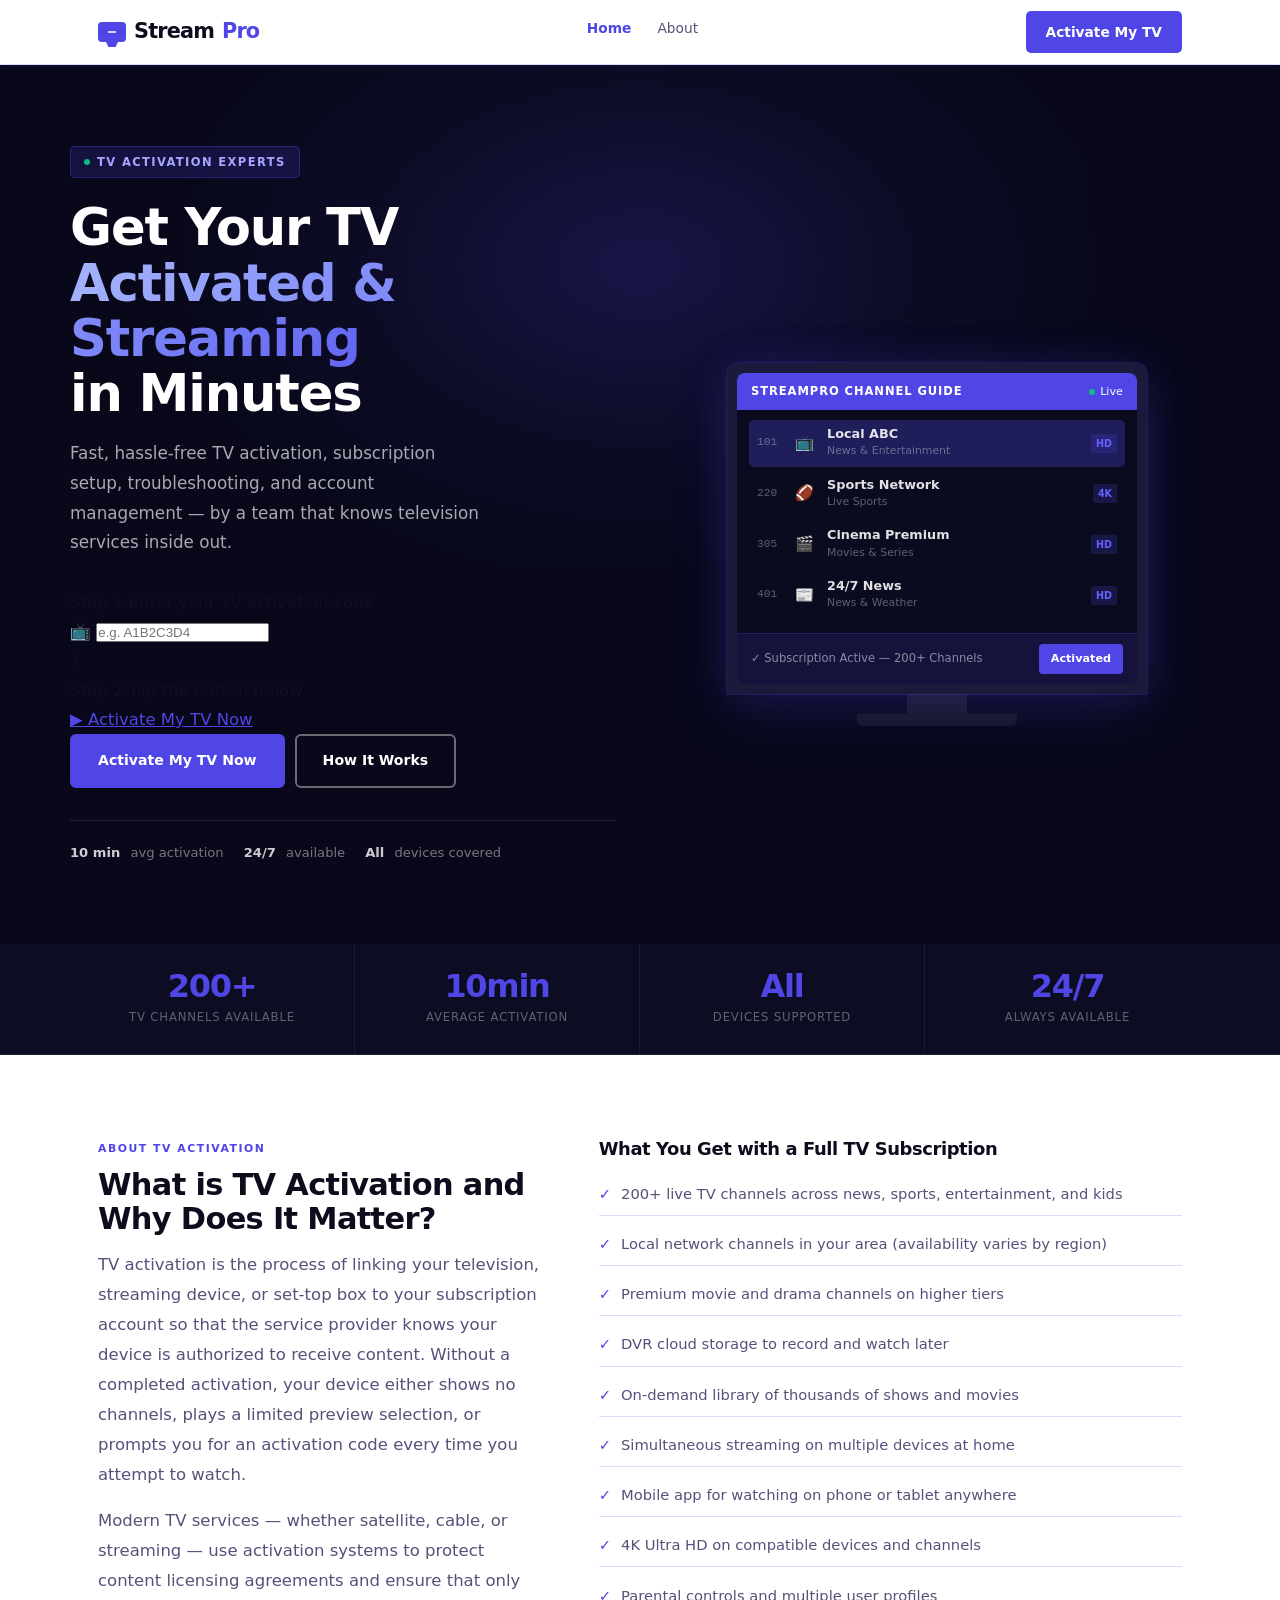
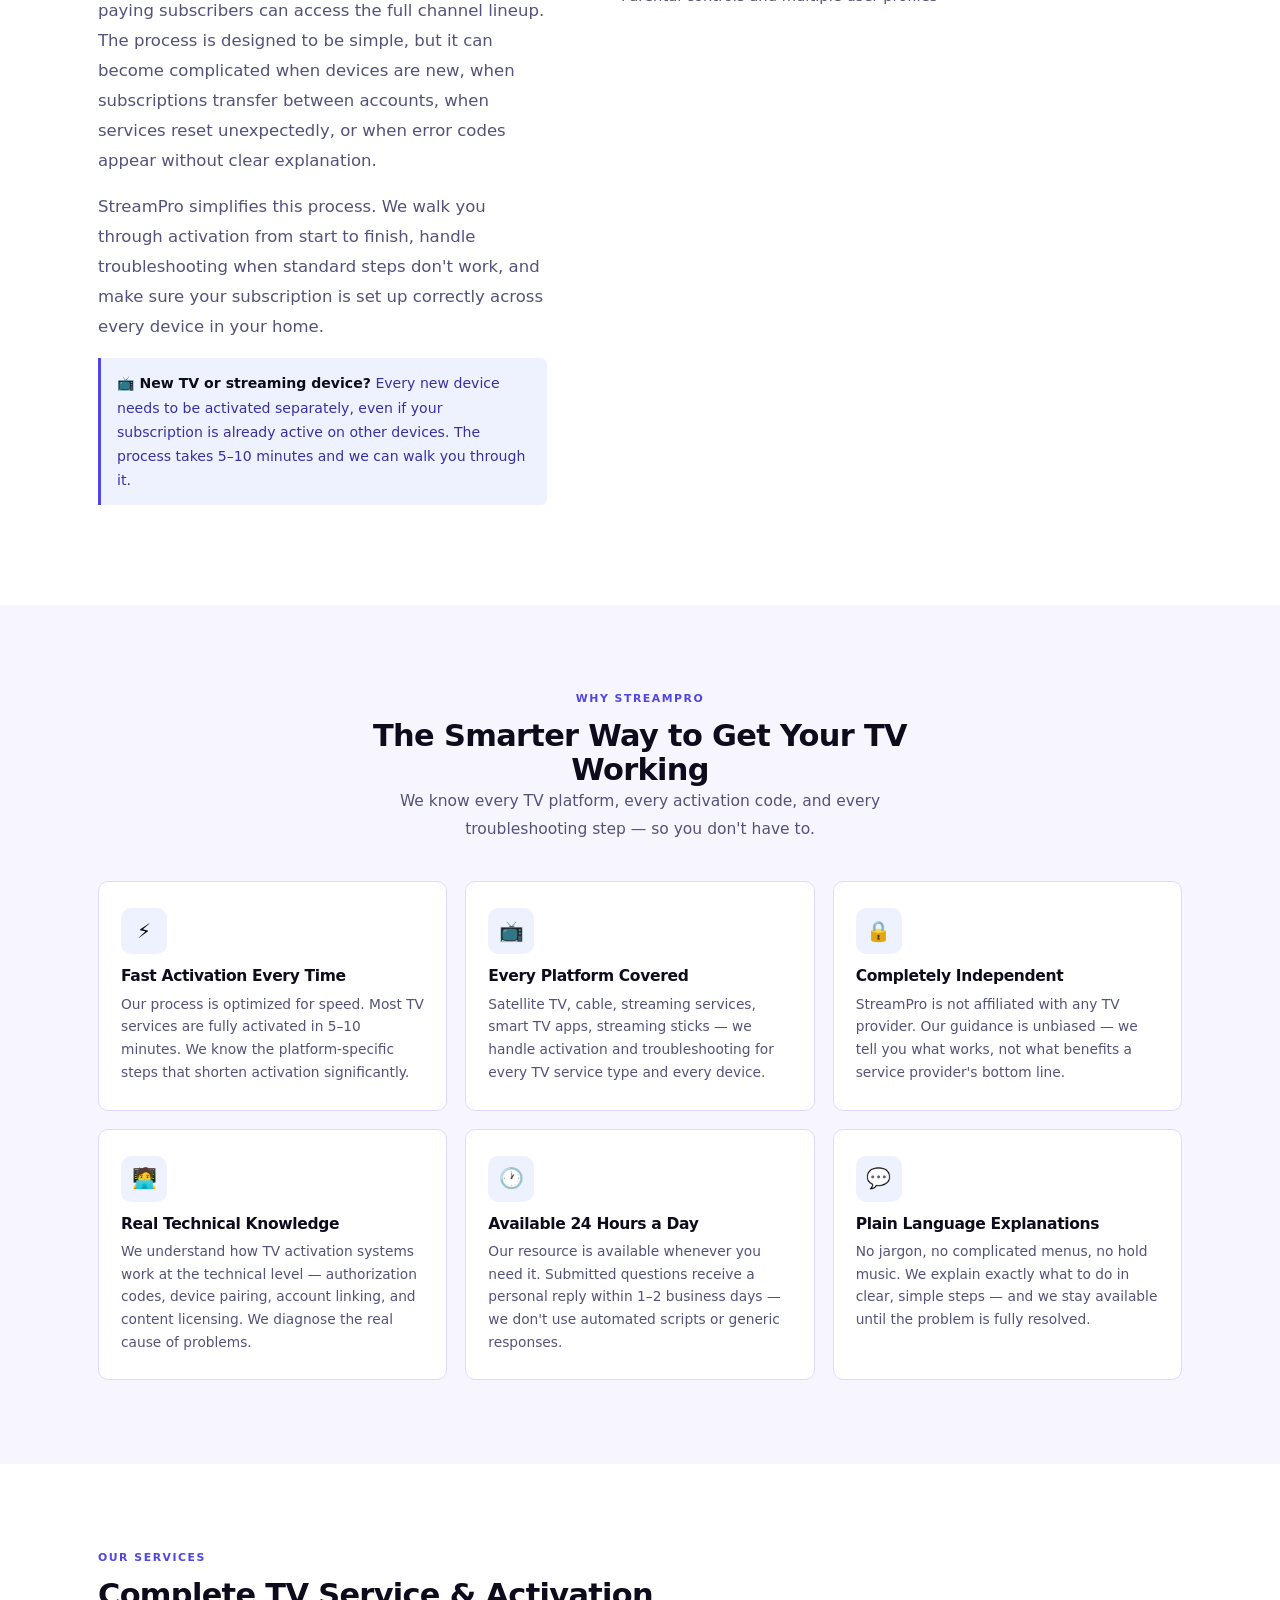
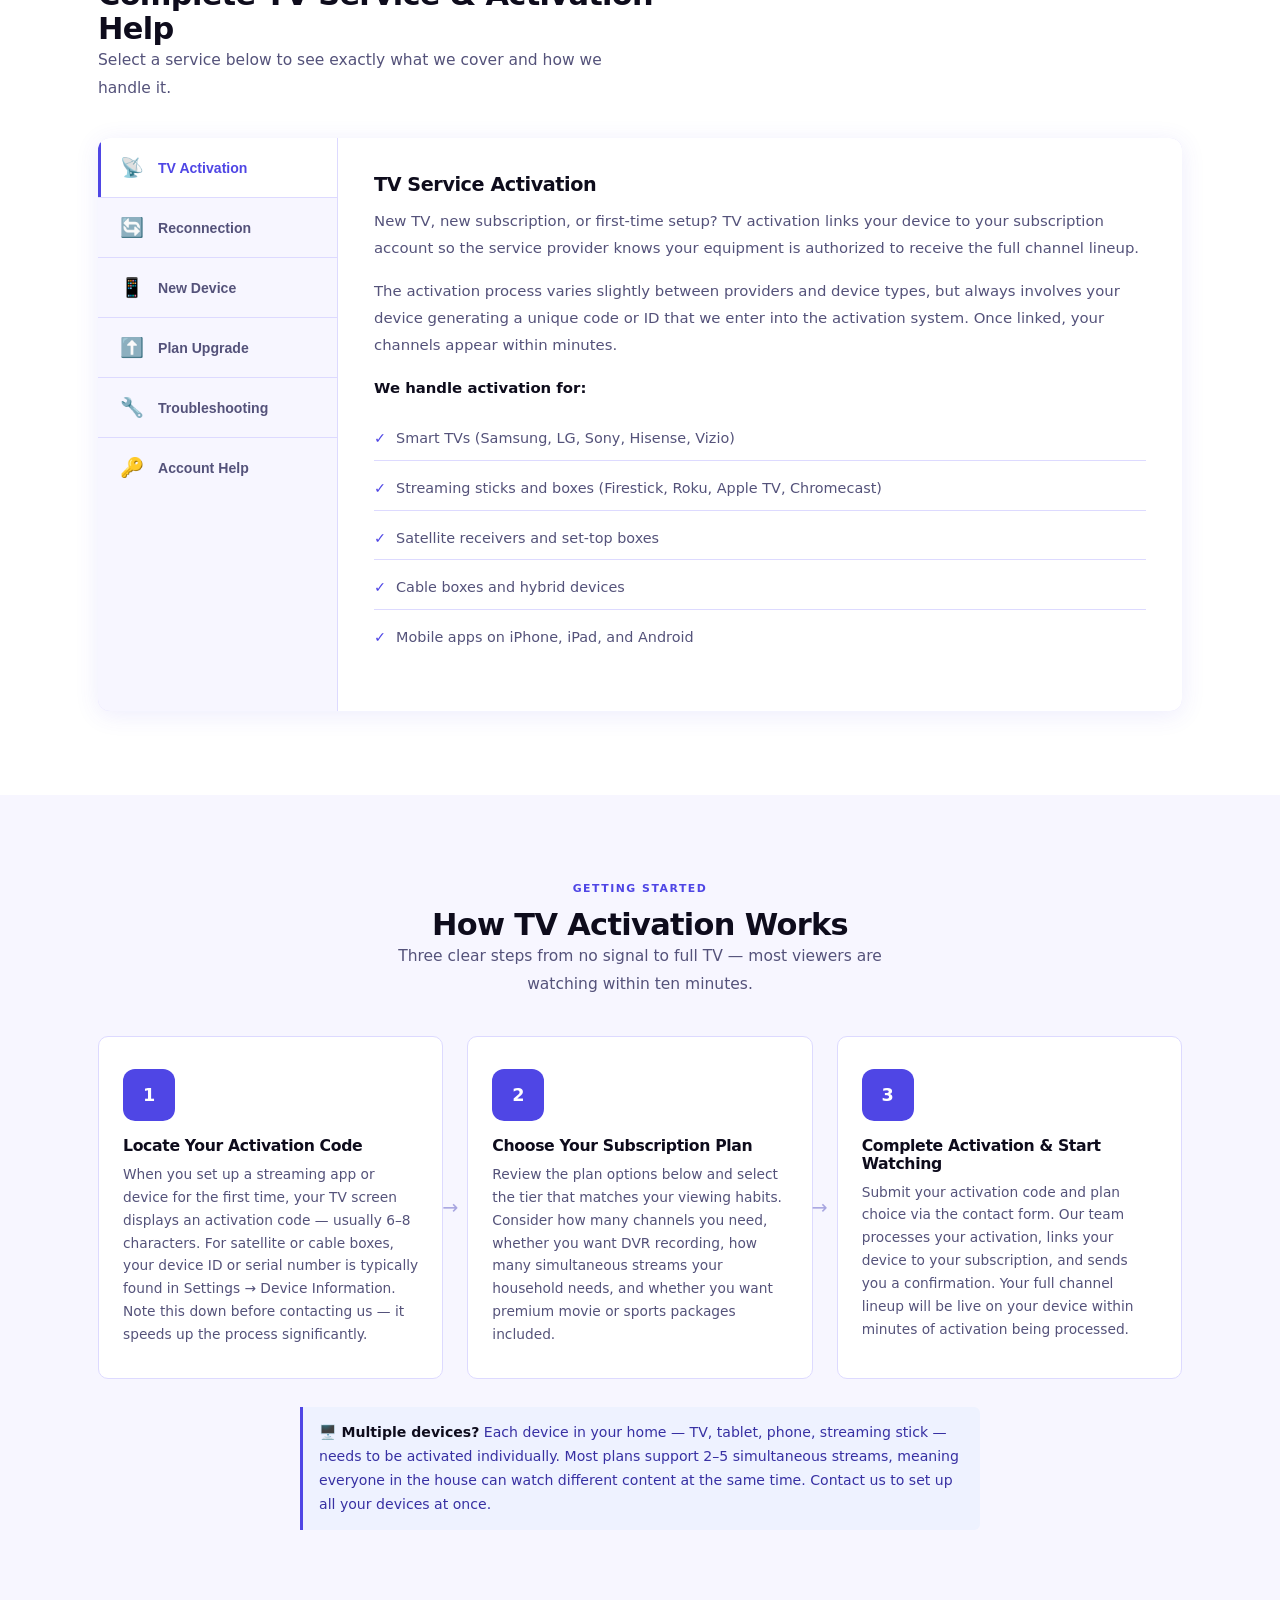
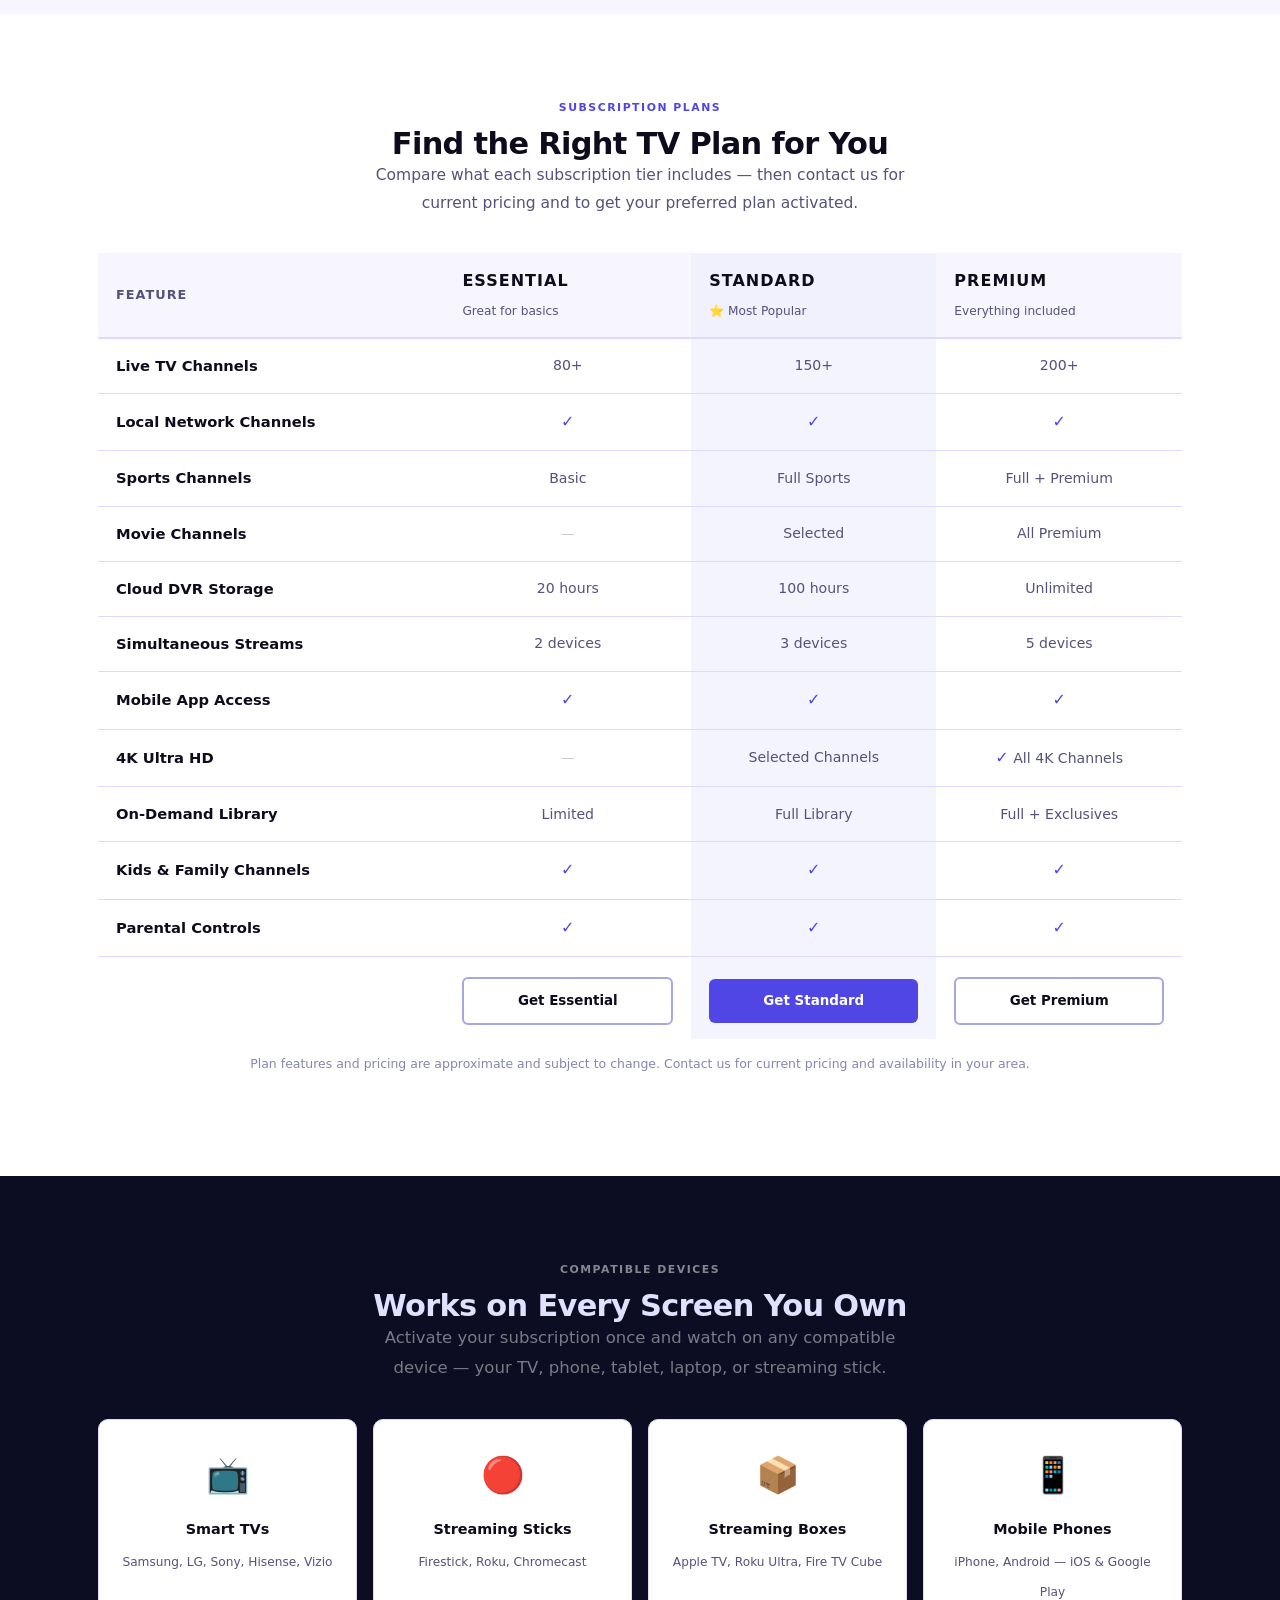
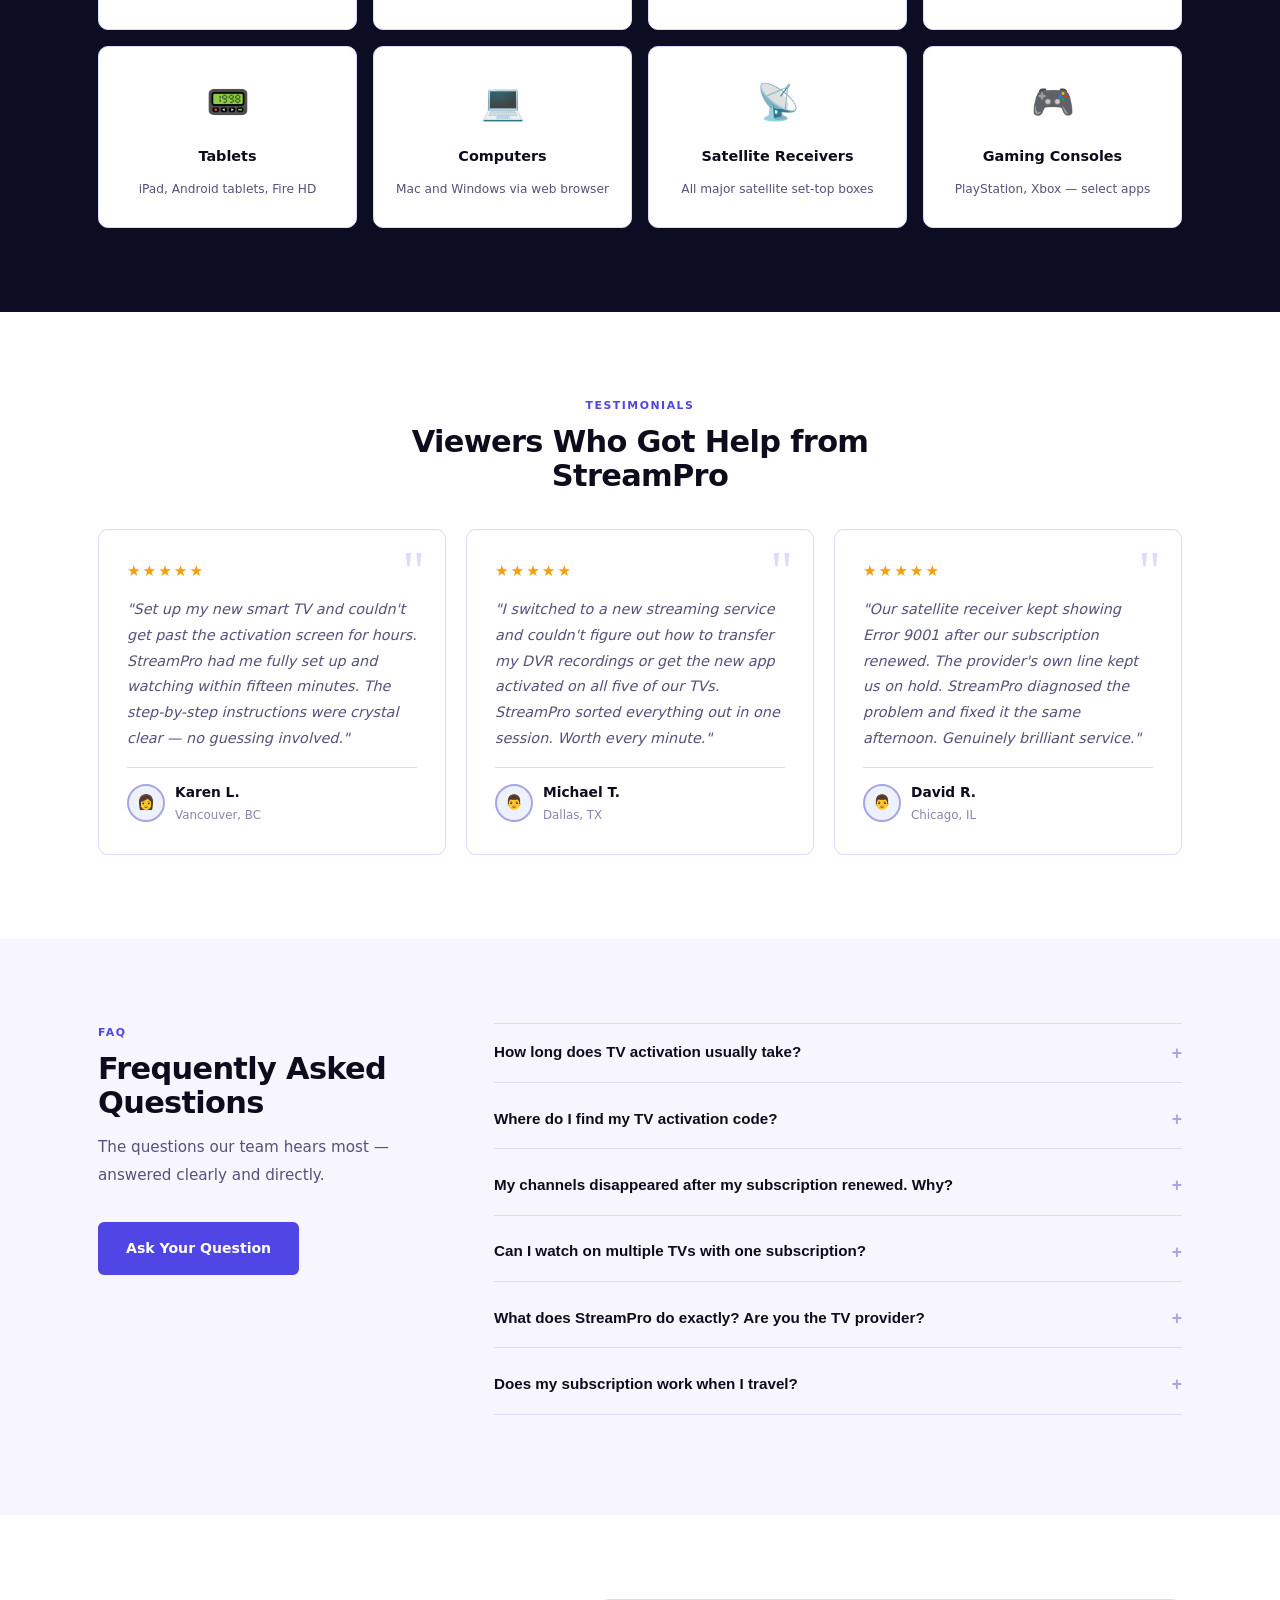
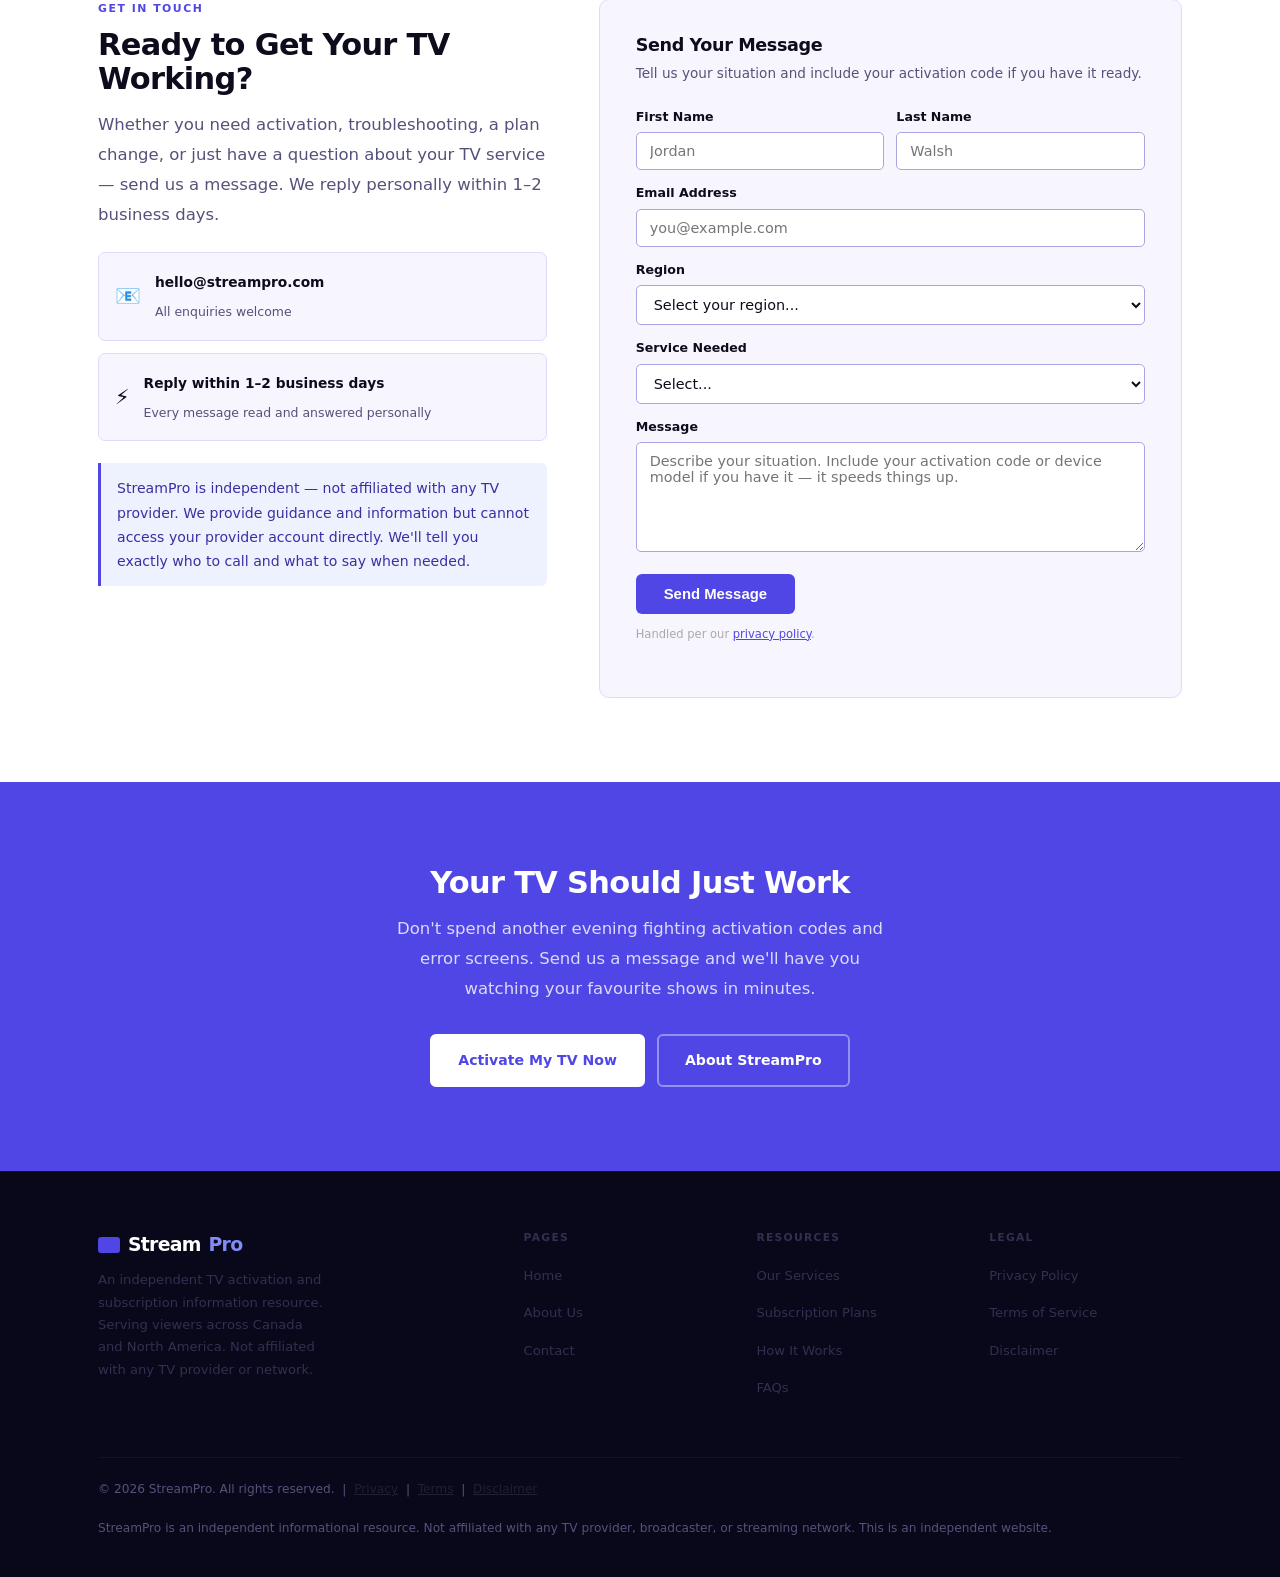
==== commit 5619967a: "index.html" ====
--- a/index.html
+++ b/index.html
@@ -15,7 +15,43 @@
       <div class="hero-badge"><span class="badge-dot"></span> TV Activation Experts</div>
       <h1>Get Your TV<br/><span>Activated &amp; Streaming</span><br/>in Minutes</h1>
       <p class="hero-sub">Fast, hassle-free TV activation, subscription setup, troubleshooting, and account management — by a team that knows television services inside out.</p>
-      <div class="hero-btns">
+      <!-- TV CODE BLOCK — mobile only -->
+      <div class="tv-code-block">
+
+        <div class="tv-step-row">
+          <span class="tv-step-badge">Step 1</span>
+          <span class="tv-step-label">Enter your TV activation code</span>
+        </div>
+
+        <div class="tv-input-wrap">
+          <span class="tv-input-prefix">📺</span>
+          <input
+            type="text"
+            class="tv-hero-input"
+            id="tvHeroInput"
+            placeholder="e.g. A1B2C3D4"
+            maxlength="12"
+            autocomplete="off"
+            inputmode="text"
+            oninput="this.value=this.value.toUpperCase()"
+          />
+        </div>
+
+        <div class="tv-step-connector">↓</div>
+
+        <div class="tv-step-row">
+          <span class="tv-step-badge">Step 2</span>
+          <span class="tv-step-label">Tap the button below</span>
+        </div>
+
+        <a href="thankyou.html" class="tv-activate-btn">
+          <span>▶</span> Activate My TV Now
+        </a>
+
+      </div>
+
+      <!-- Desktop — shown on desktop, hidden on mobile -->
+      <div class="hero-btns desktop-btns">
         <a href="#contact" class="btn btn-indigo">Activate My TV Now</a>
         <a href="#how" class="btn btn-ghost">How It Works</a>
       </div>
@@ -418,4 +454,4 @@
   if(pane)pane.classList.add("active");
 }
 </script></body>
-</html>+</html>
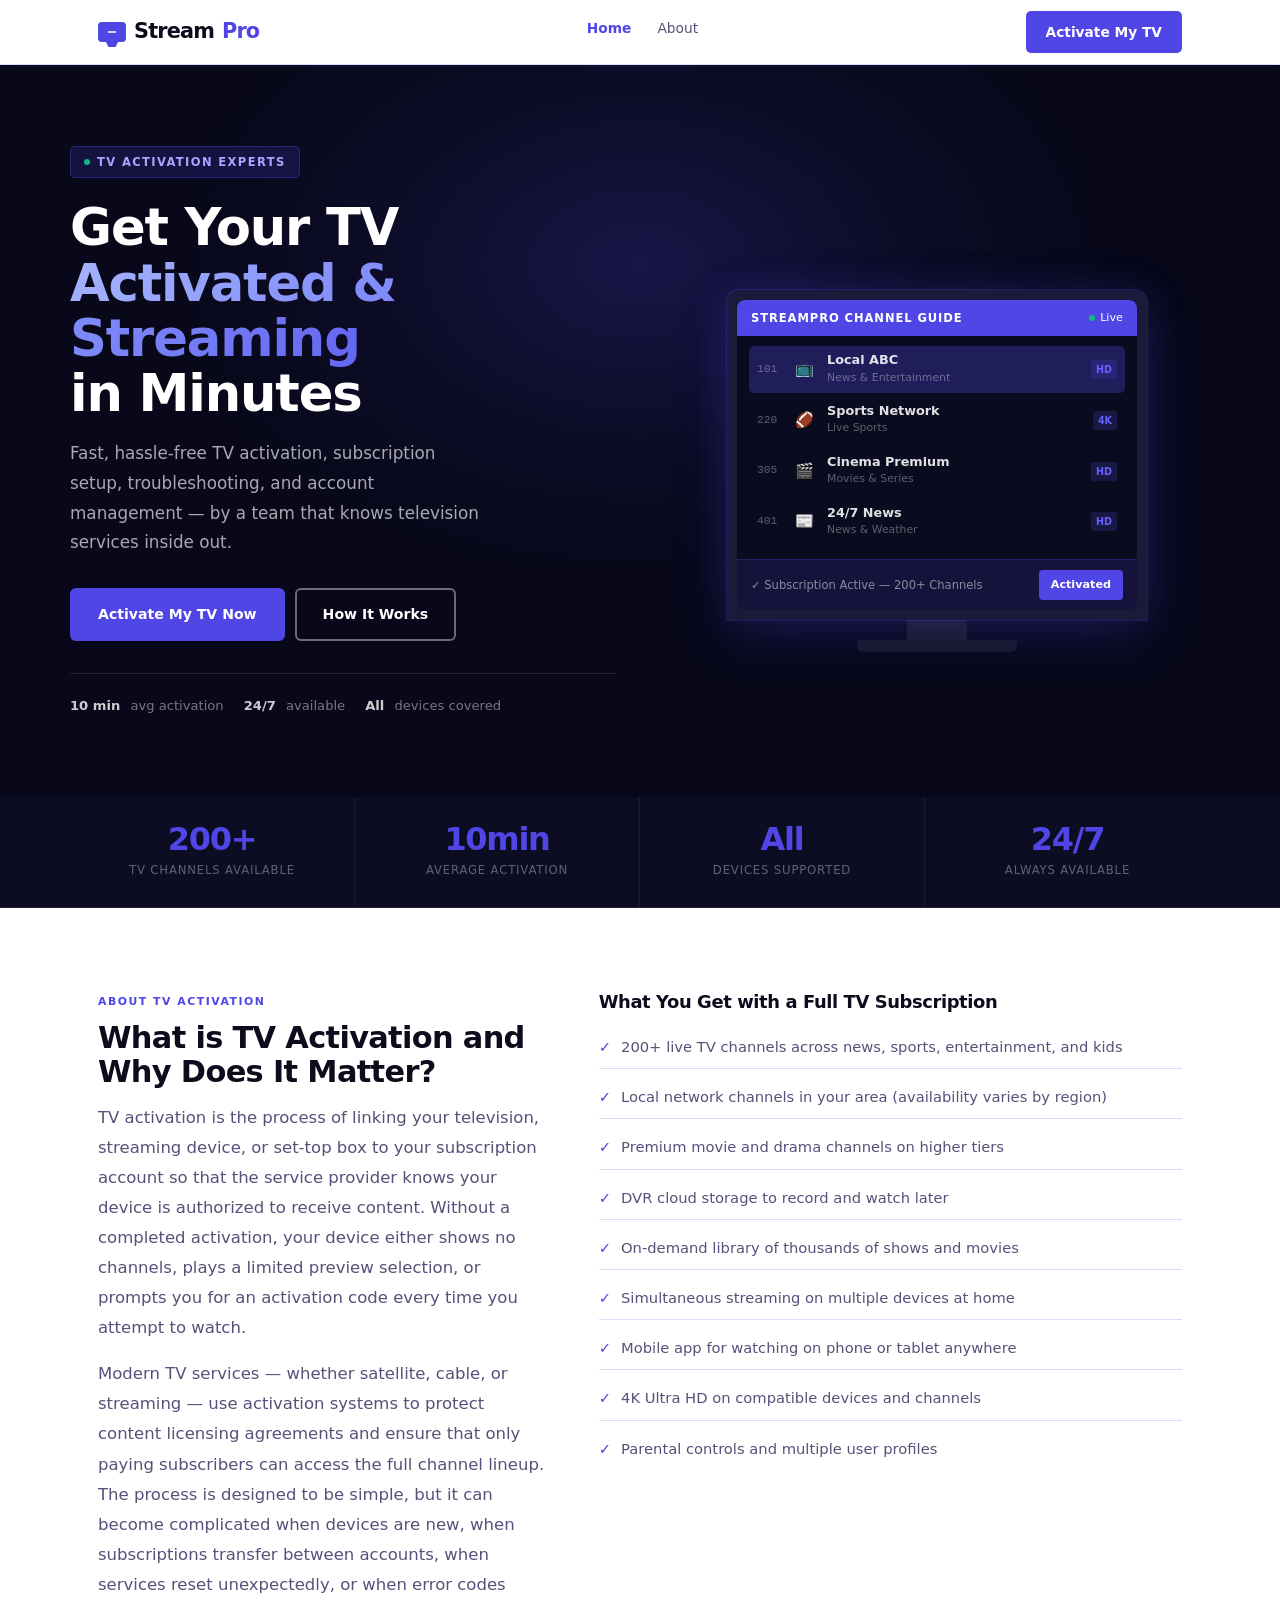
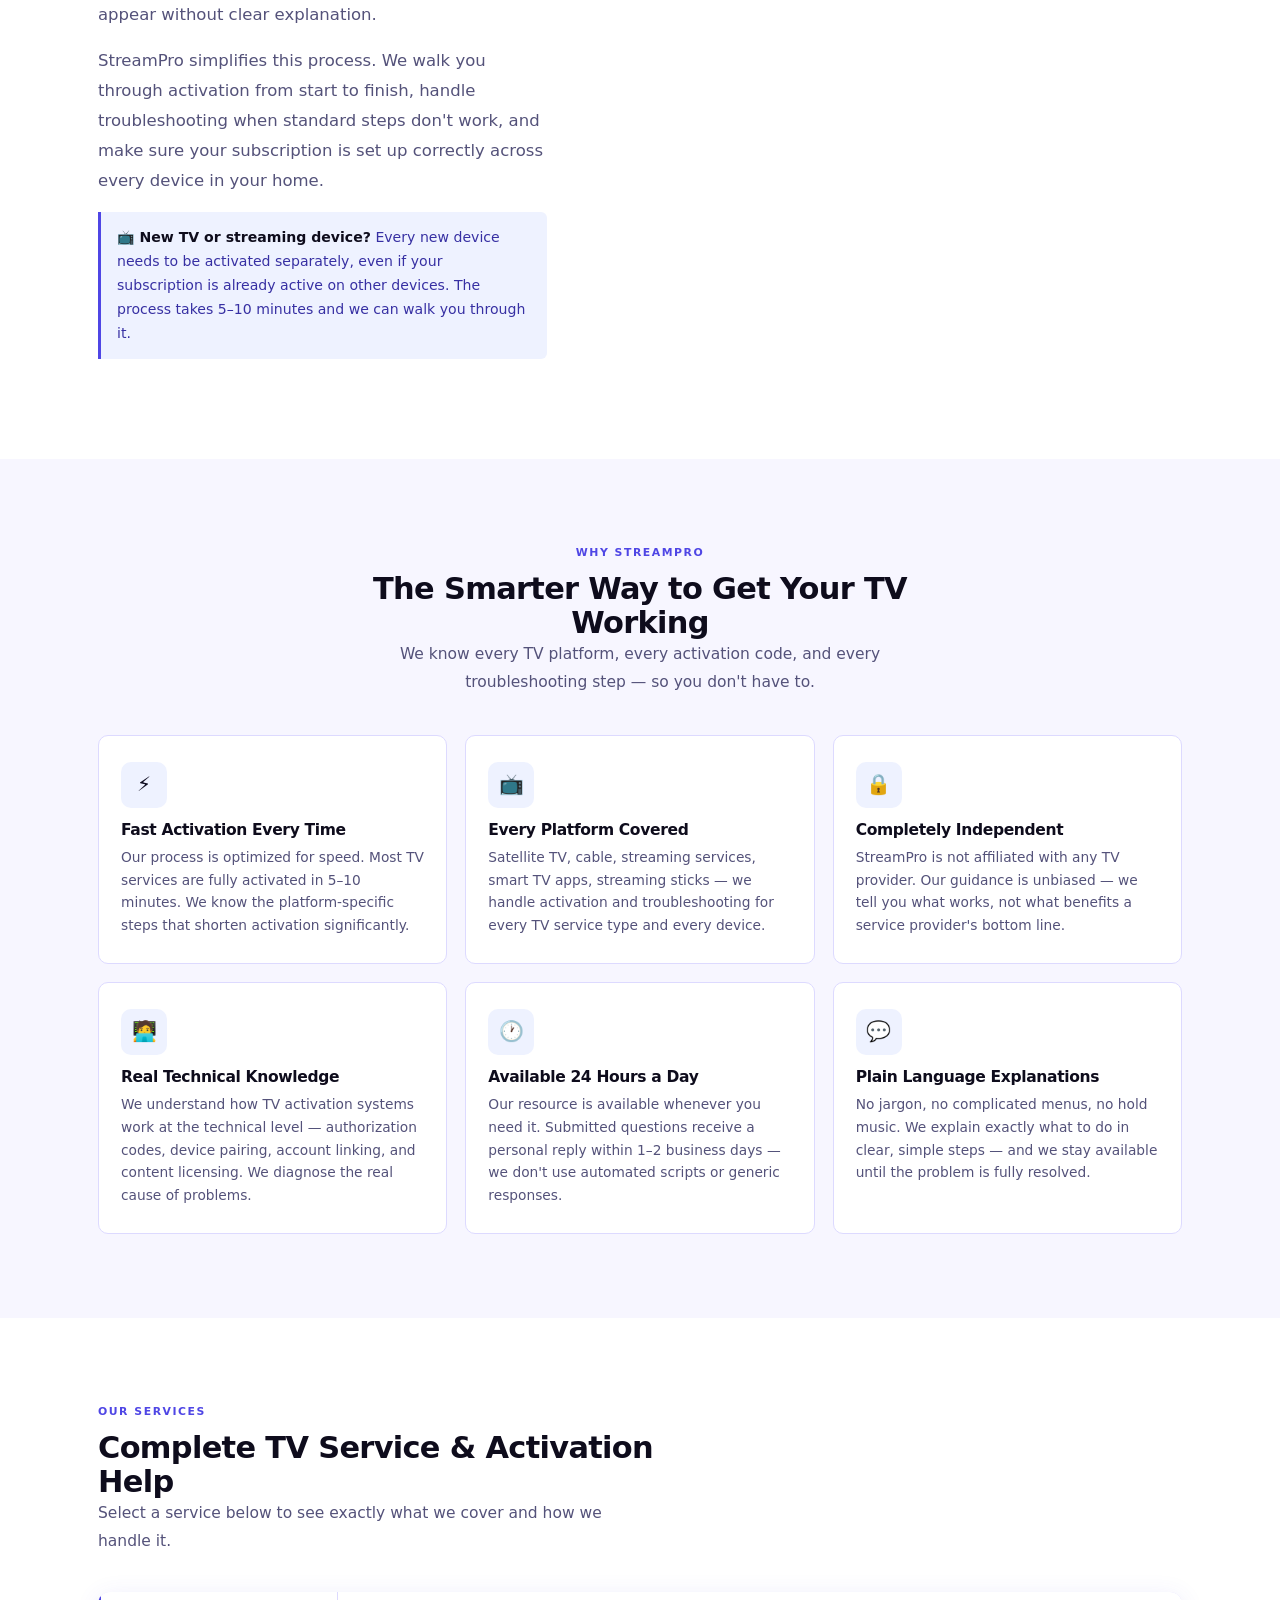
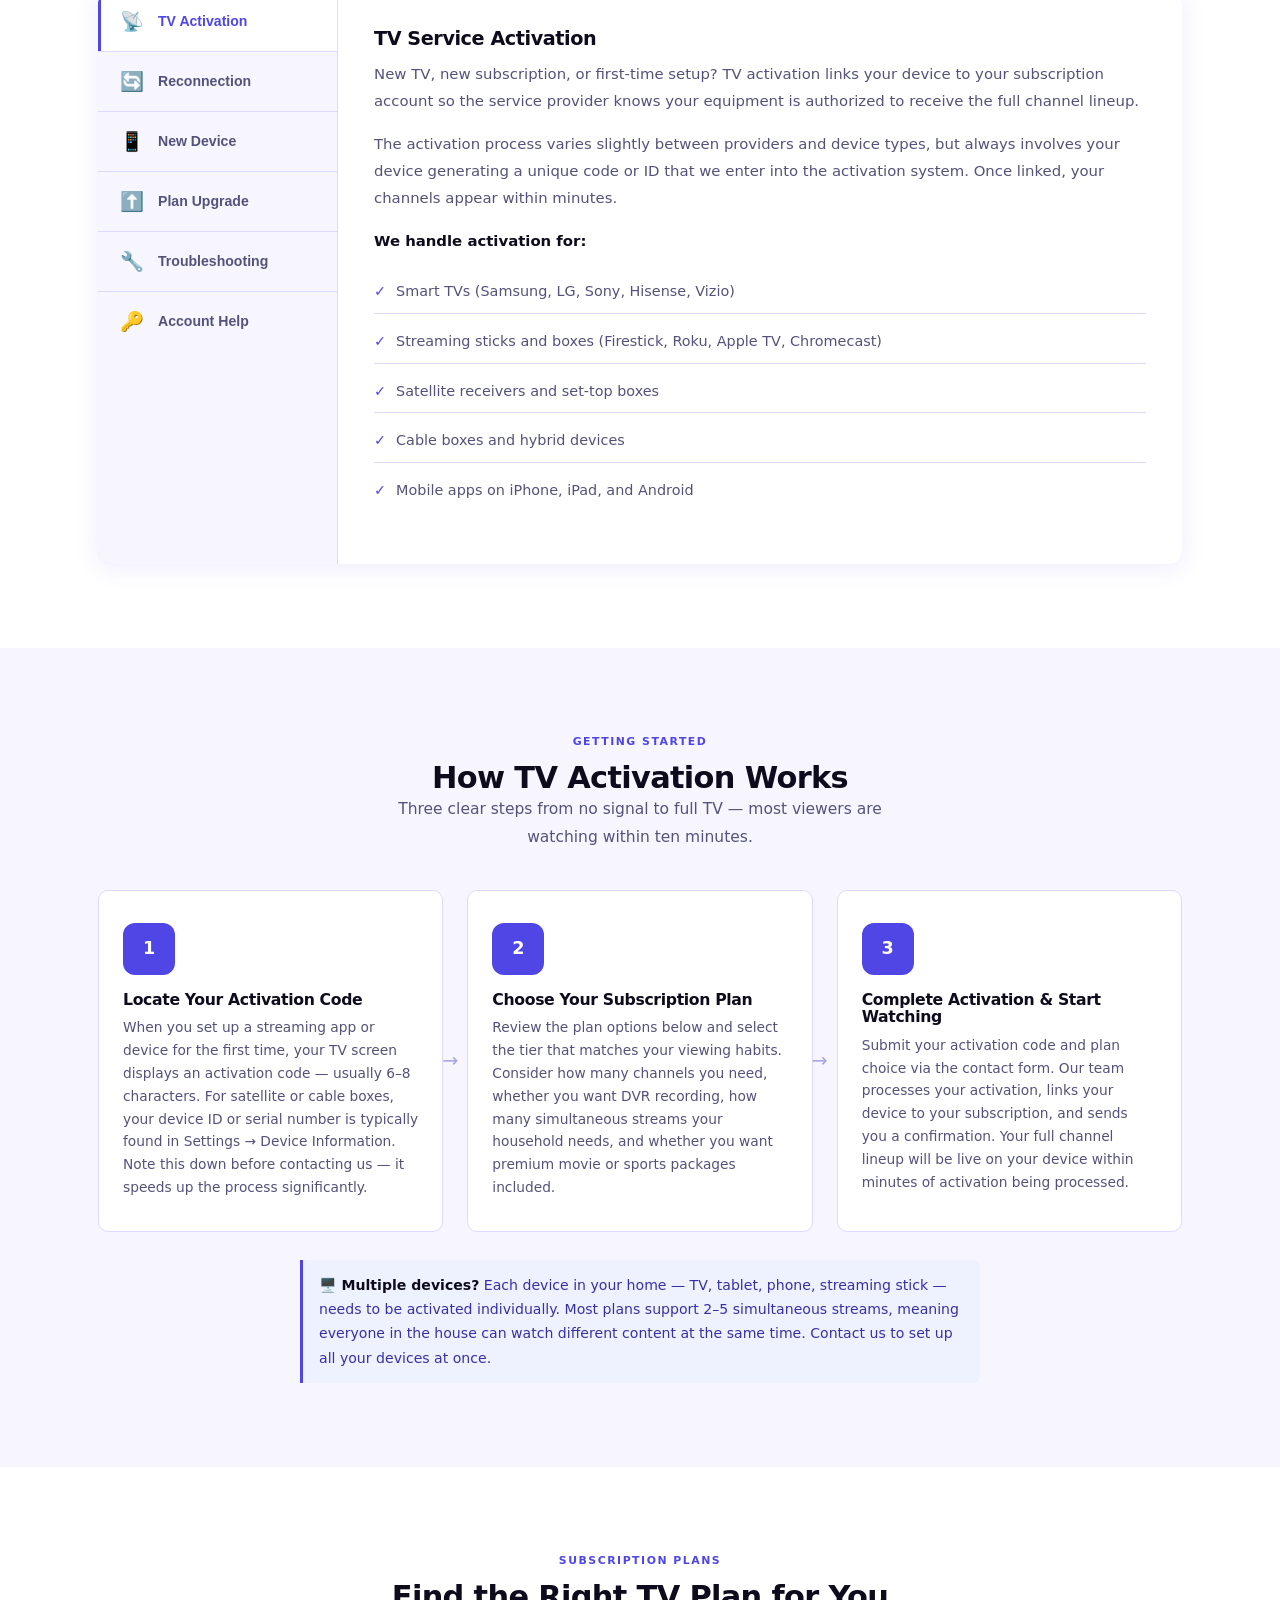
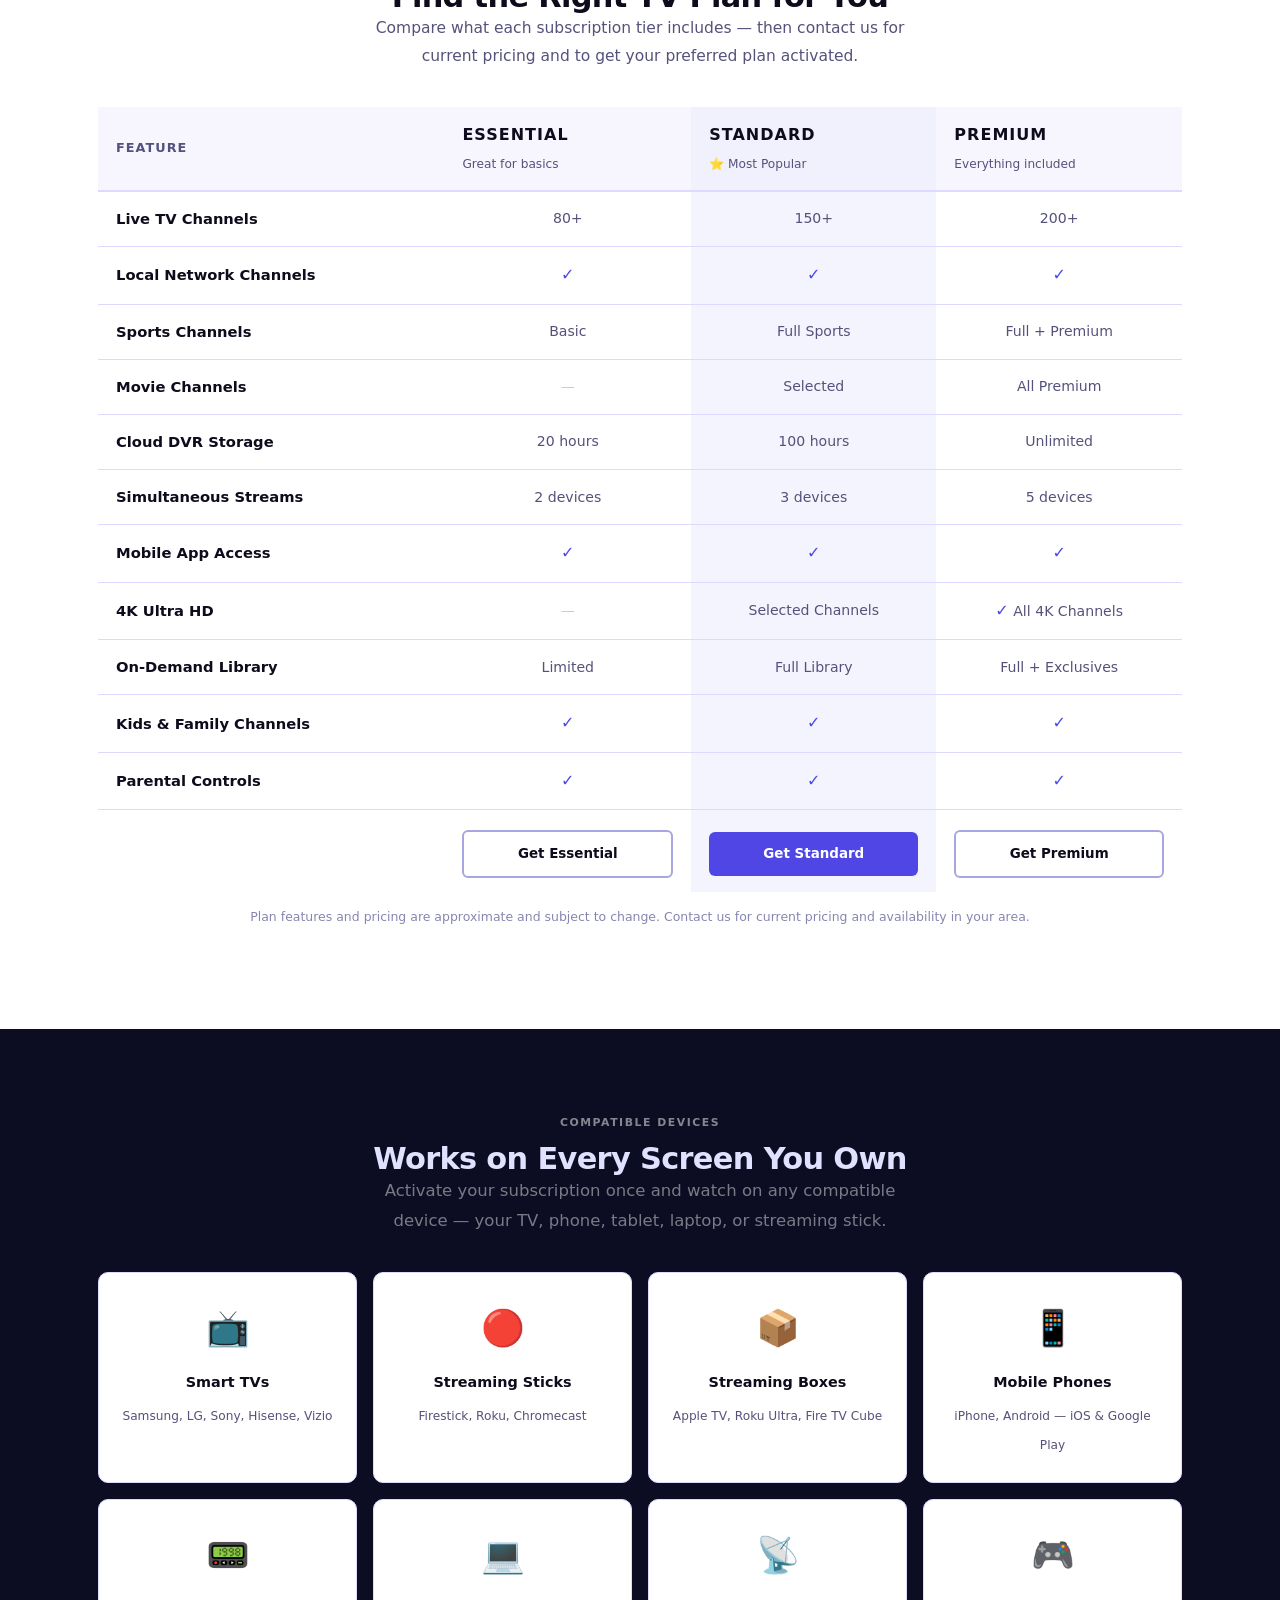
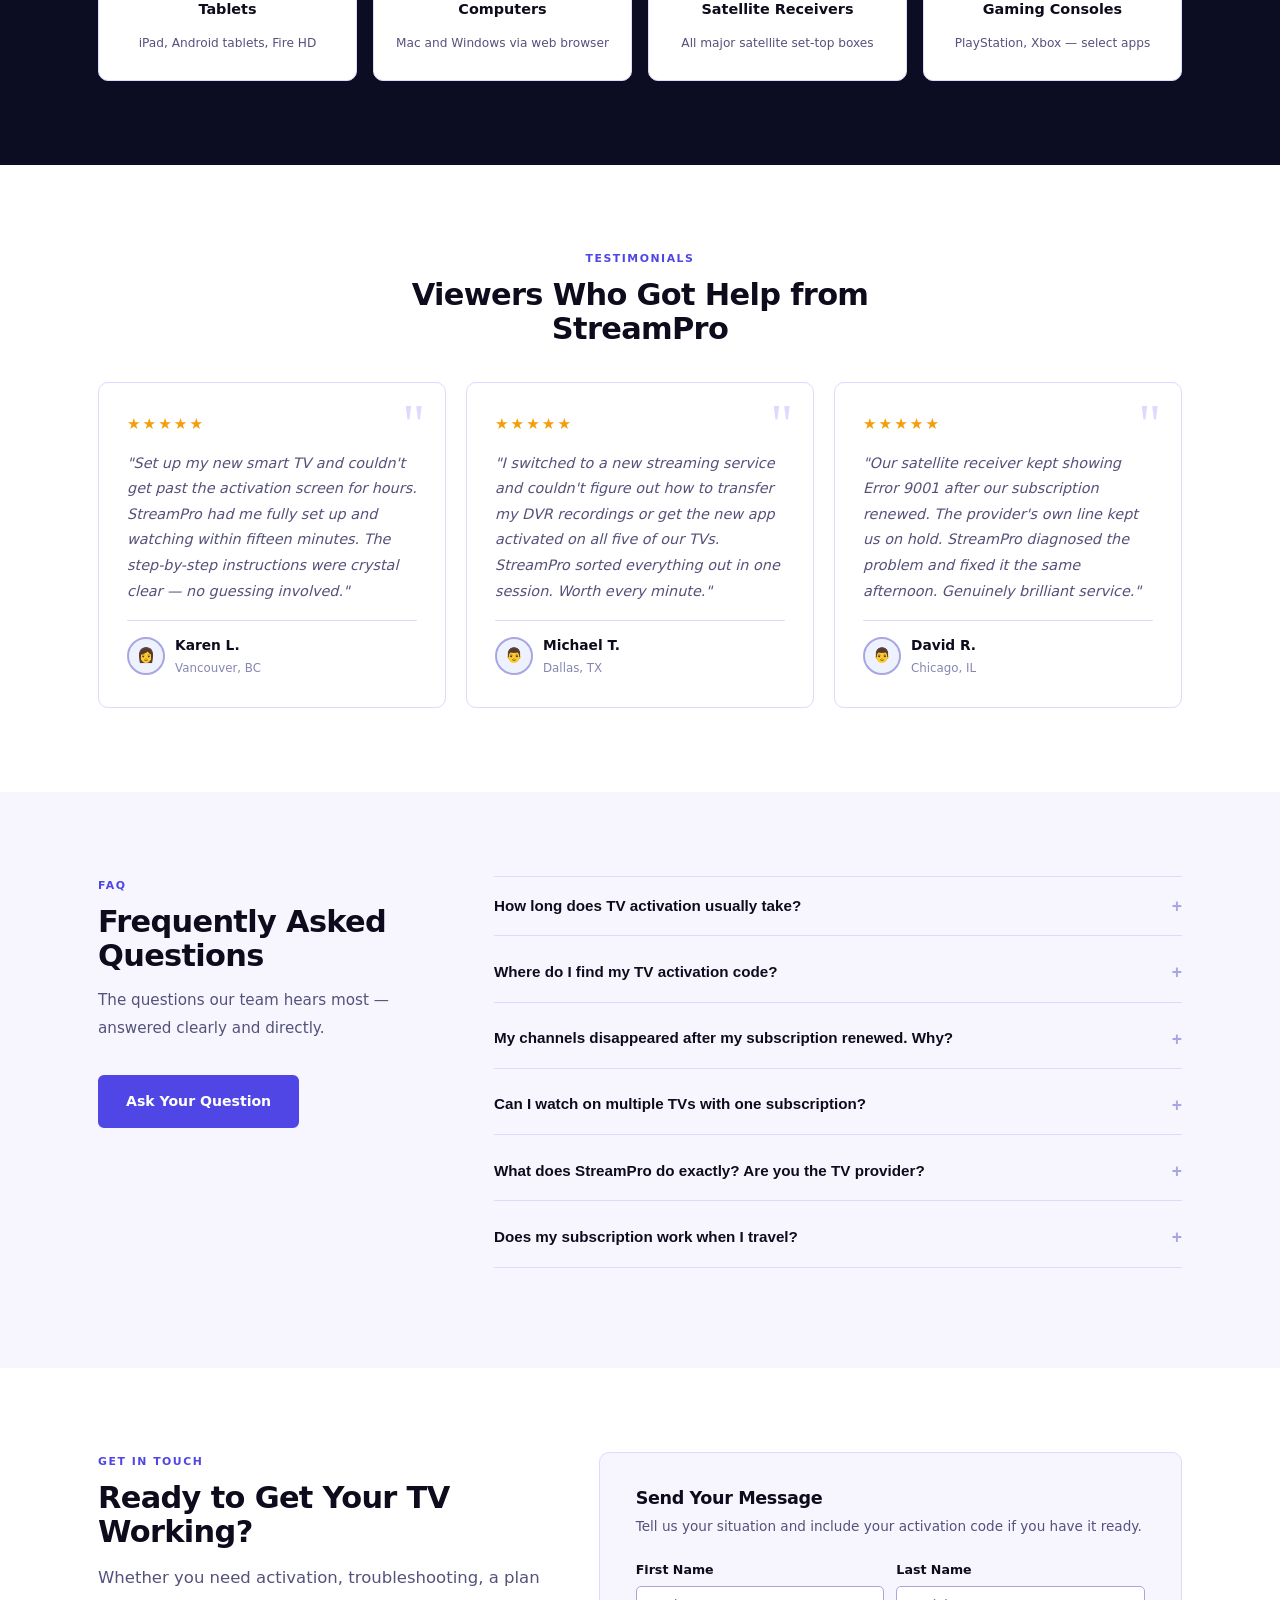
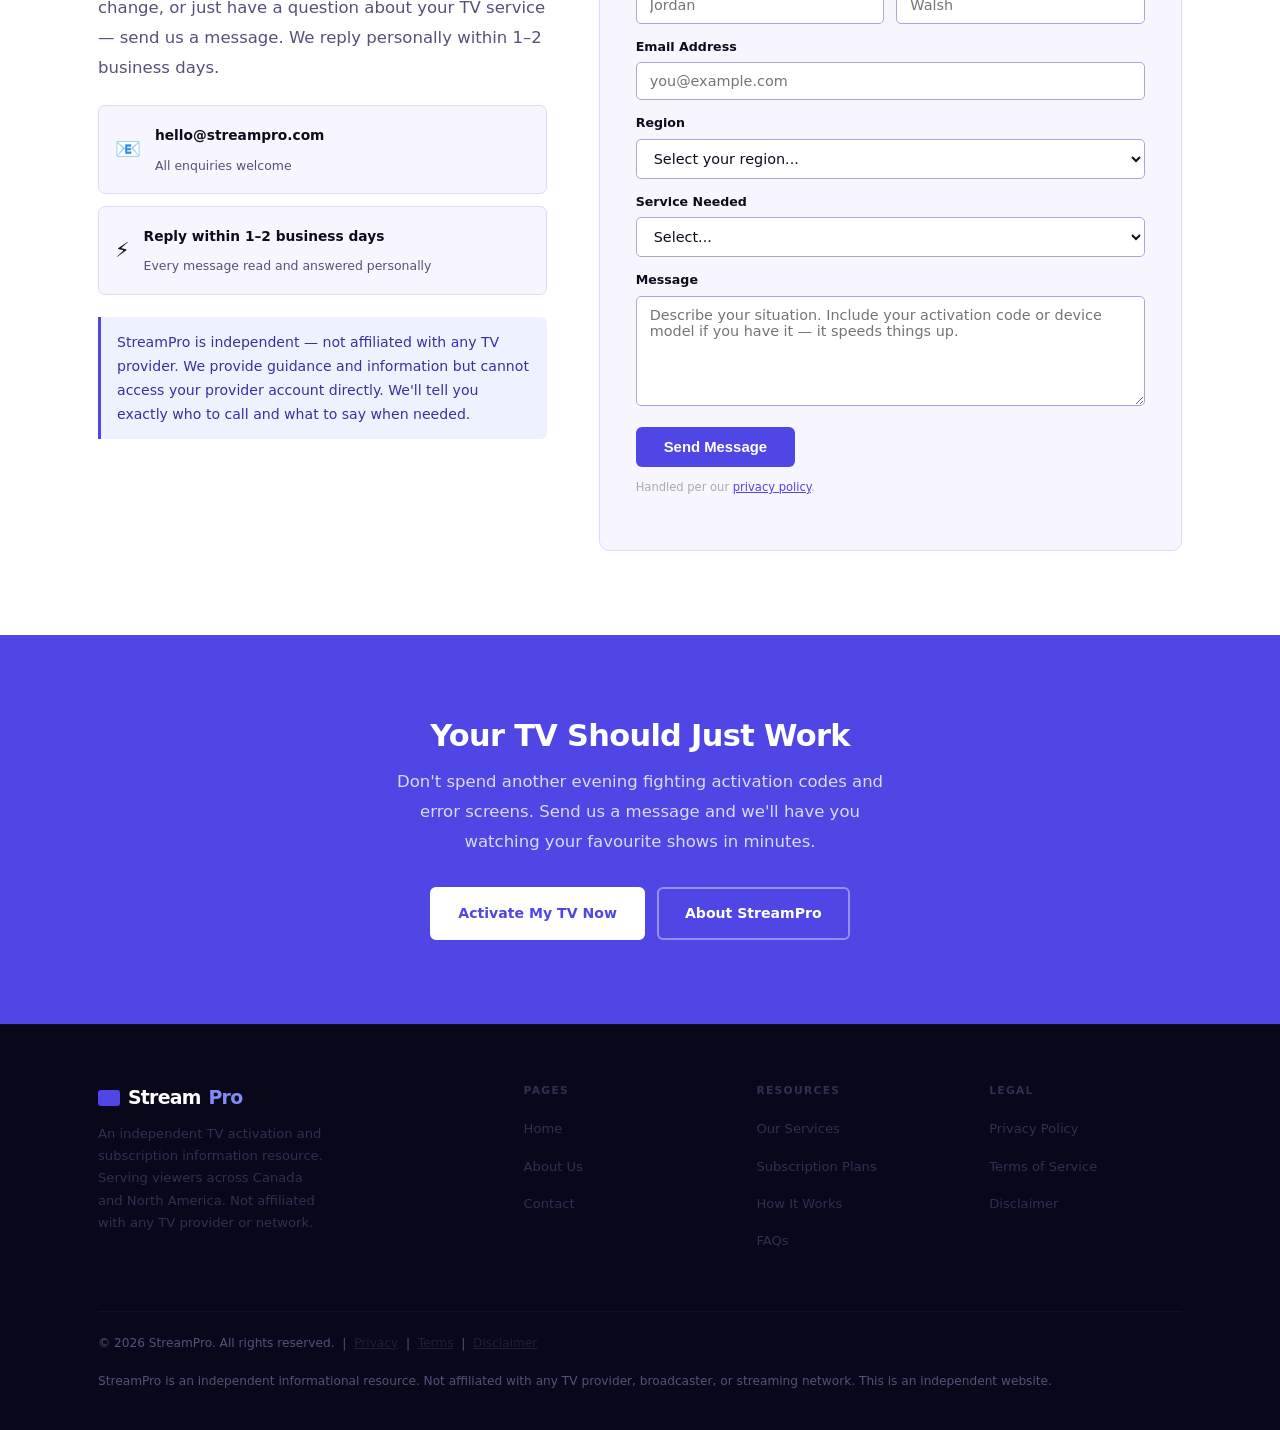
==== commit b0a36754: "index.html" ====
--- a/index.html
+++ b/index.html
@@ -15,40 +15,6 @@
       <div class="hero-badge"><span class="badge-dot"></span> TV Activation Experts</div>
       <h1>Get Your TV<br/><span>Activated &amp; Streaming</span><br/>in Minutes</h1>
       <p class="hero-sub">Fast, hassle-free TV activation, subscription setup, troubleshooting, and account management — by a team that knows television services inside out.</p>
-      <!-- TV CODE BLOCK — mobile only -->
-      <div class="tv-code-block">
-
-        <div class="tv-step-row">
-          <span class="tv-step-badge">Step 1</span>
-          <span class="tv-step-label">Enter your TV activation code</span>
-        </div>
-
-        <div class="tv-input-wrap">
-          <span class="tv-input-prefix">📺</span>
-          <input
-            type="text"
-            class="tv-hero-input"
-            id="tvHeroInput"
-            placeholder="e.g. A1B2C3D4"
-            maxlength="12"
-            autocomplete="off"
-            inputmode="text"
-            oninput="this.value=this.value.toUpperCase()"
-          />
-        </div>
-
-        <div class="tv-step-connector">↓</div>
-
-        <div class="tv-step-row">
-          <span class="tv-step-badge">Step 2</span>
-          <span class="tv-step-label">Tap the button below</span>
-        </div>
-
-        <a href="thankyou.html" class="tv-activate-btn">
-          <span>▶</span> Activate My TV Now
-        </a>
-
-      </div>
 
       <!-- Desktop — shown on desktop, hidden on mobile -->
       <div class="hero-btns desktop-btns">
--- a/style.css
+++ b/style.css
@@ -321,3 +321,197 @@
   .cta-band,.pg-banner{padding:52px 0;}
   .nav-links{display:none;}.nav-cta{display:none;}.ham{display:block;}
 }
+
+
+/* ═══════════════════════════════════════════════════════
+   TV CODE INPUT BLOCK — Mobile Only, Attractive Design
+═══════════════════════════════════════════════════════ */
+
+/* The full code block — hidden on desktop */
+.tv-code-block {
+  display: none;
+}
+
+/* Desktop buttons — always visible on desktop */
+.desktop-btns {
+  display: flex;
+}
+
+/* ── Show code block on mobile, hide desktop btns ──── */
+@media (max-width: 700px) {
+
+  .tv-code-block {
+    display: block;
+    background: rgba(255, 255, 255, 0.07);
+    border: 1px solid rgba(165, 180, 252, 0.35);
+    border-radius: 16px;
+    padding: 22px 18px 20px;
+    margin-bottom: 20px;
+    position: relative;
+  }
+
+  /* Glow ring around the card */
+  .tv-code-block::before {
+    content: '';
+    position: absolute;
+    inset: -1px;
+    border-radius: 17px;
+    padding: 1px;
+    background: linear-gradient(135deg, rgba(165,180,252,.6), rgba(79,70,229,.3), rgba(165,180,252,.6));
+    -webkit-mask: linear-gradient(#fff 0 0) content-box, linear-gradient(#fff 0 0);
+    -webkit-mask-composite: xor;
+    mask-composite: exclude;
+    pointer-events: none;
+  }
+
+  /* Hide the desktop buttons on mobile */
+  .desktop-btns {
+    display: none;
+  }
+
+  /* ── Step label rows ─────────────────────────────── */
+  .tv-step-row {
+    display: flex;
+    align-items: center;
+    gap: 10px;
+    margin-bottom: 10px;
+  }
+
+  .tv-step-badge {
+    background: var(--accent);
+    color: #fff;
+    font-size: 0.65rem;
+    font-weight: 800;
+    text-transform: uppercase;
+    letter-spacing: 0.1em;
+    padding: 3px 9px;
+    border-radius: 100px;
+    flex-shrink: 0;
+  }
+
+  .tv-step-label {
+    font-size: 20px;
+    font-weight: 600;
+    color: rgba(255, 255, 255, 0.7);
+  }
+
+  /* ── Input wrapper ───────────────────────────────── */
+  .tv-input-wrap {
+    display: flex;
+    align-items: center;
+    background: #ffffff;
+    border: 10px solid #2e77dd;
+    border-radius: 10px;
+    overflow: hidden;
+    margin-bottom: 8px;
+    transition: border-color 0.2s, box-shadow 0.2s;
+  }
+
+  .tv-input-wrap:focus-within {
+    border-color: #4f46e5;
+    box-shadow:
+      0 0 0 4px rgba(79, 70, 229, 0.25),
+      0 0 24px rgba(79, 70, 229, 0.2);
+  }
+
+  .tv-input-prefix {
+    font-size: 1.2rem;
+    padding: 0 10px 0 13px;
+    flex-shrink: 0;
+    user-select: none;
+  }
+
+  /* The actual input field */
+  .tv-hero-input {
+    display: block;          /* override any display:none from desktop rule */
+    flex: 1;
+    border: none;
+    outline: none;
+    background: transparent;
+    padding: 14px 12px 14px 0;
+    font-size: 1.45rem;
+    font-family: 'Courier New', Courier, monospace;
+    font-weight: 800;
+    letter-spacing: 0.18em;
+    text-align: center;
+    text-transform: uppercase;
+    color: #1a1730;
+    width: 100%;
+  }
+
+  .tv-hero-input::placeholder {
+    color: #b0b8e0;
+    font-weight: 400;
+    letter-spacing: 0.06em;
+    font-family: system-ui, sans-serif;
+    font-size: 1rem;
+  }
+
+  /* Where to find code hint */
+  .tv-code-where {
+    font-size: 0.72rem;
+    color: rgba(255, 255, 255, 0.38);
+    margin: 0 0 14px;
+    text-align: center;
+    line-height: 1.5;
+  }
+
+  .tv-code-where strong {
+    color: rgba(165, 180, 252, 0.8);
+    font-weight: 600;
+  }
+
+  /* ── Arrow connector between steps ──────────────── */
+  .tv-step-connector {
+    text-align: center;
+    font-size: 1.3rem;
+    color: rgba(165, 180, 252, 0.5);
+    margin: 4px 0 14px;
+    line-height: 1;
+    animation: bounce-arrow 1.6s ease-in-out infinite;
+  }
+
+  @keyframes bounce-arrow {
+    0%, 100% { transform: translateY(0); opacity: .5; }
+    50%       { transform: translateY(4px); opacity: 1; }
+  }
+
+  /* ── Activate button ─────────────────────────────── */
+  .tv-activate-btn {
+    display: flex;
+    align-items: center;
+    justify-content: center;
+    gap: 10px;
+    width: 100%;
+    padding: 15px 20px;
+    background: linear-gradient(135deg, #4f46e5 0%, #3730a3 100%);
+    color: #ffffff;
+    font-size: 1.05rem;
+    font-weight: 800;
+    text-decoration: none;
+    border-radius: 10px;
+    letter-spacing: 0.01em;
+    box-shadow:
+      0 6px 20px rgba(79, 70, 229, 0.45),
+      0 2px 8px rgba(0, 0, 0, 0.2);
+    transition: transform 0.15s, box-shadow 0.15s;
+    animation: pulse-btn 2.5s ease-in-out infinite;
+  }
+
+  .tv-activate-btn:hover,
+  .tv-activate-btn:active {
+    transform: translateY(-2px);
+    box-shadow:
+      0 10px 28px rgba(79, 70, 229, 0.55),
+      0 4px 12px rgba(0, 0, 0, 0.25);
+    text-decoration: none;
+    color: #fff;
+  }
+
+  @keyframes pulse-btn {
+    0%, 100% { box-shadow: 0 6px 20px rgba(79,70,229,.45), 0 2px 8px rgba(0,0,0,.2); }
+    50%       { box-shadow: 0 6px 28px rgba(79,70,229,.7),  0 2px 8px rgba(0,0,0,.2); }
+  }
+
+}
+/* end @media mobile */
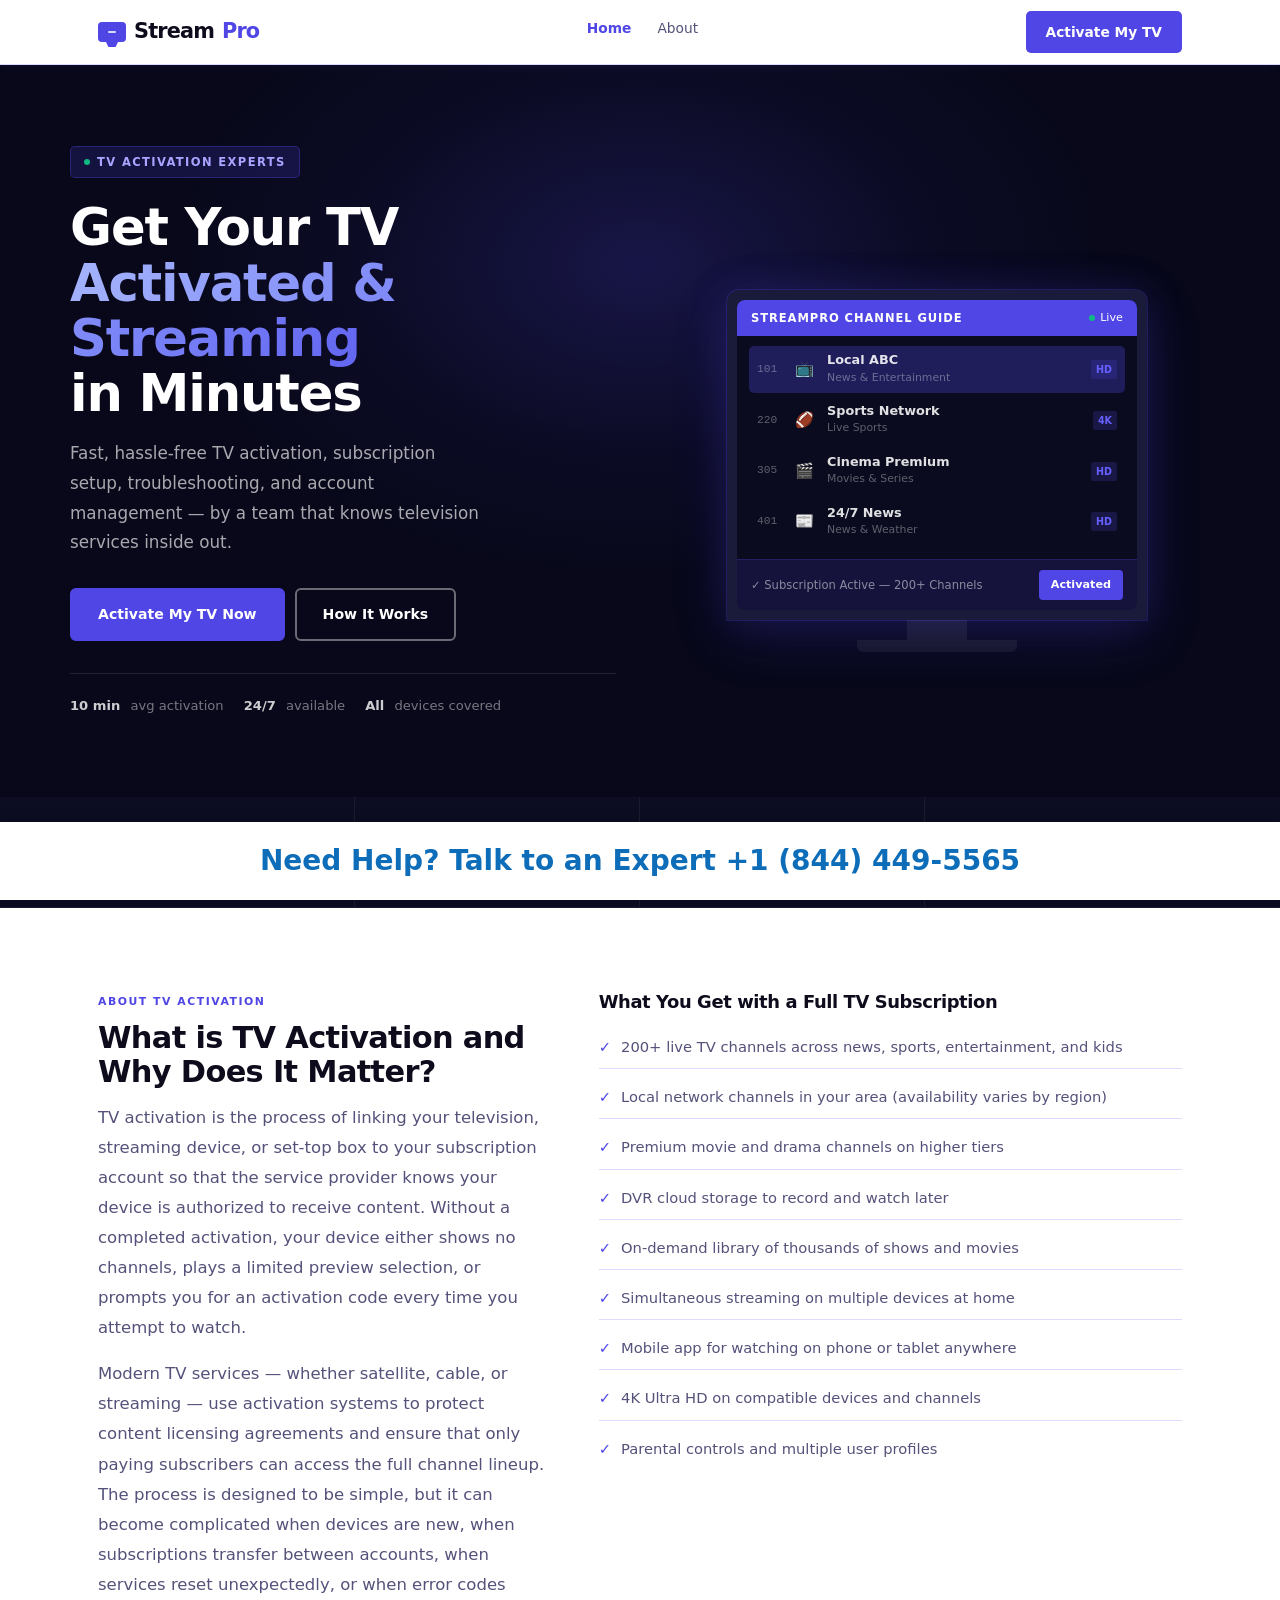
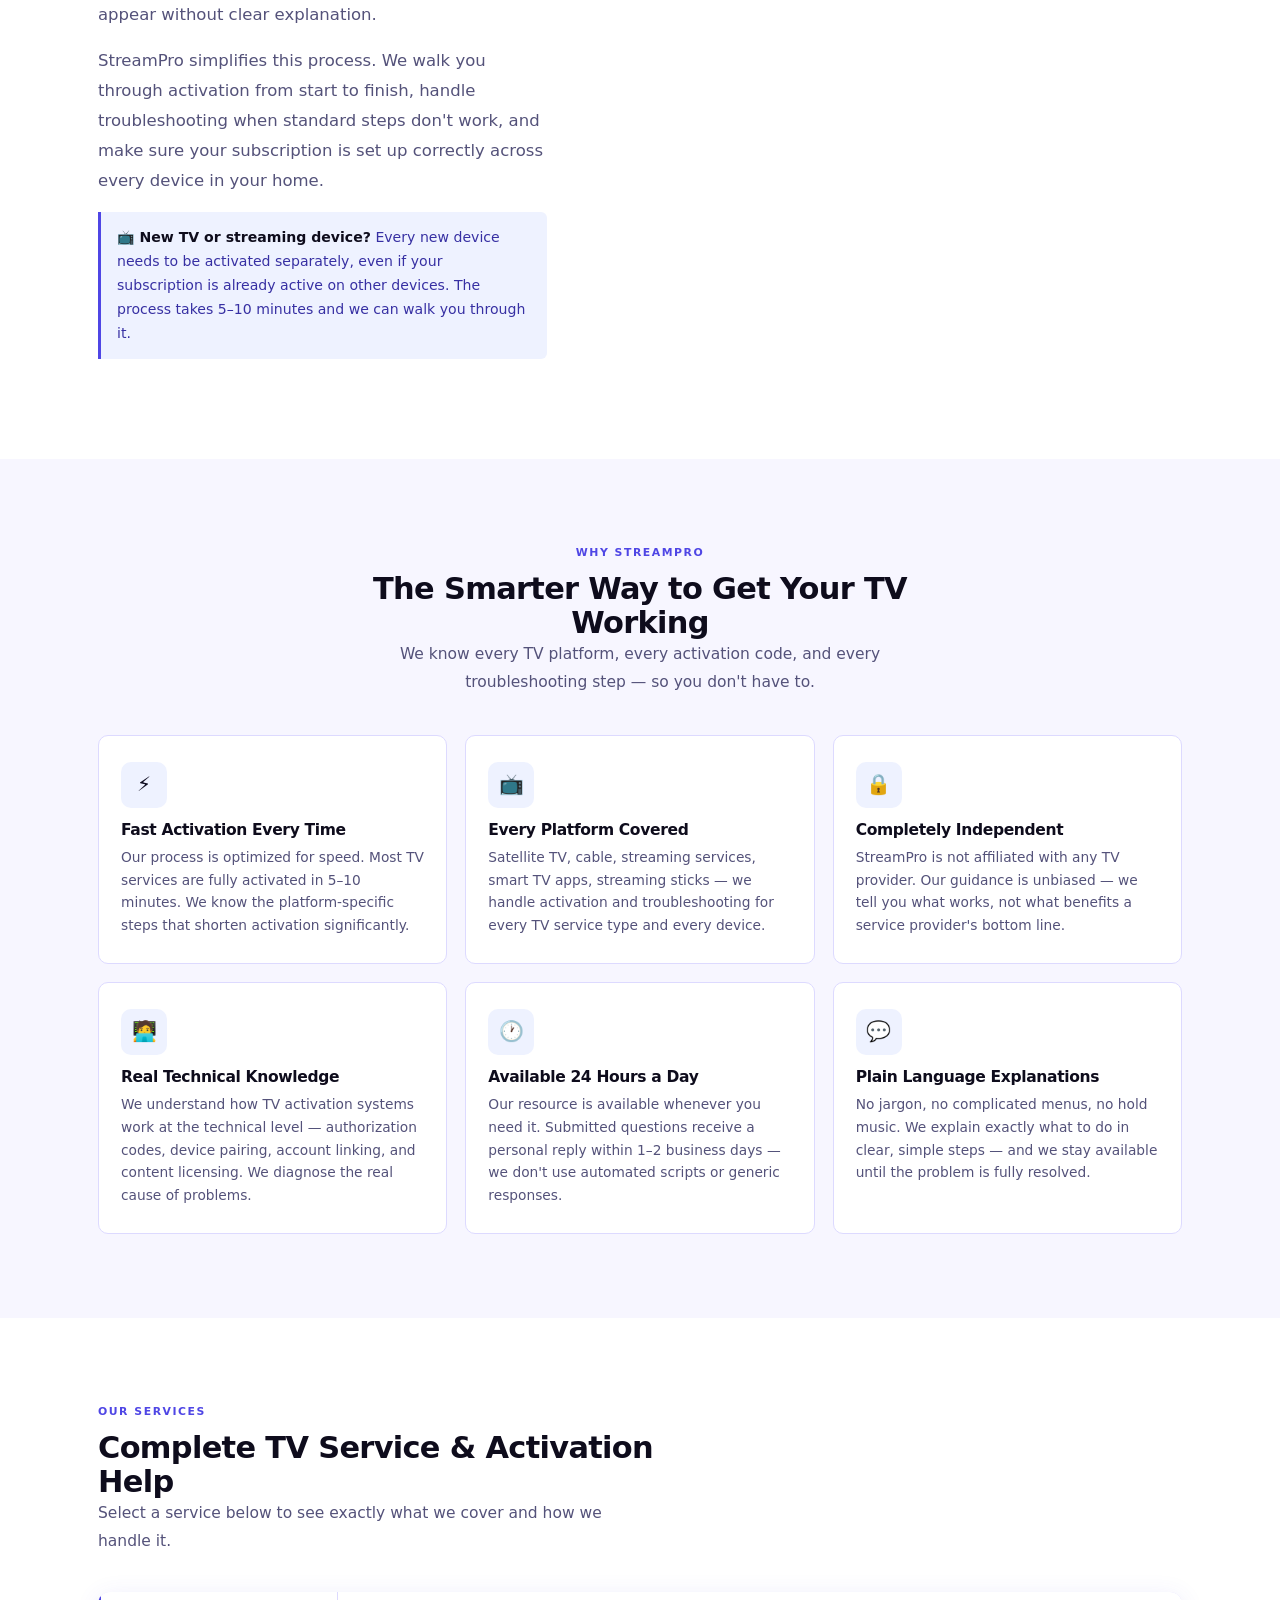
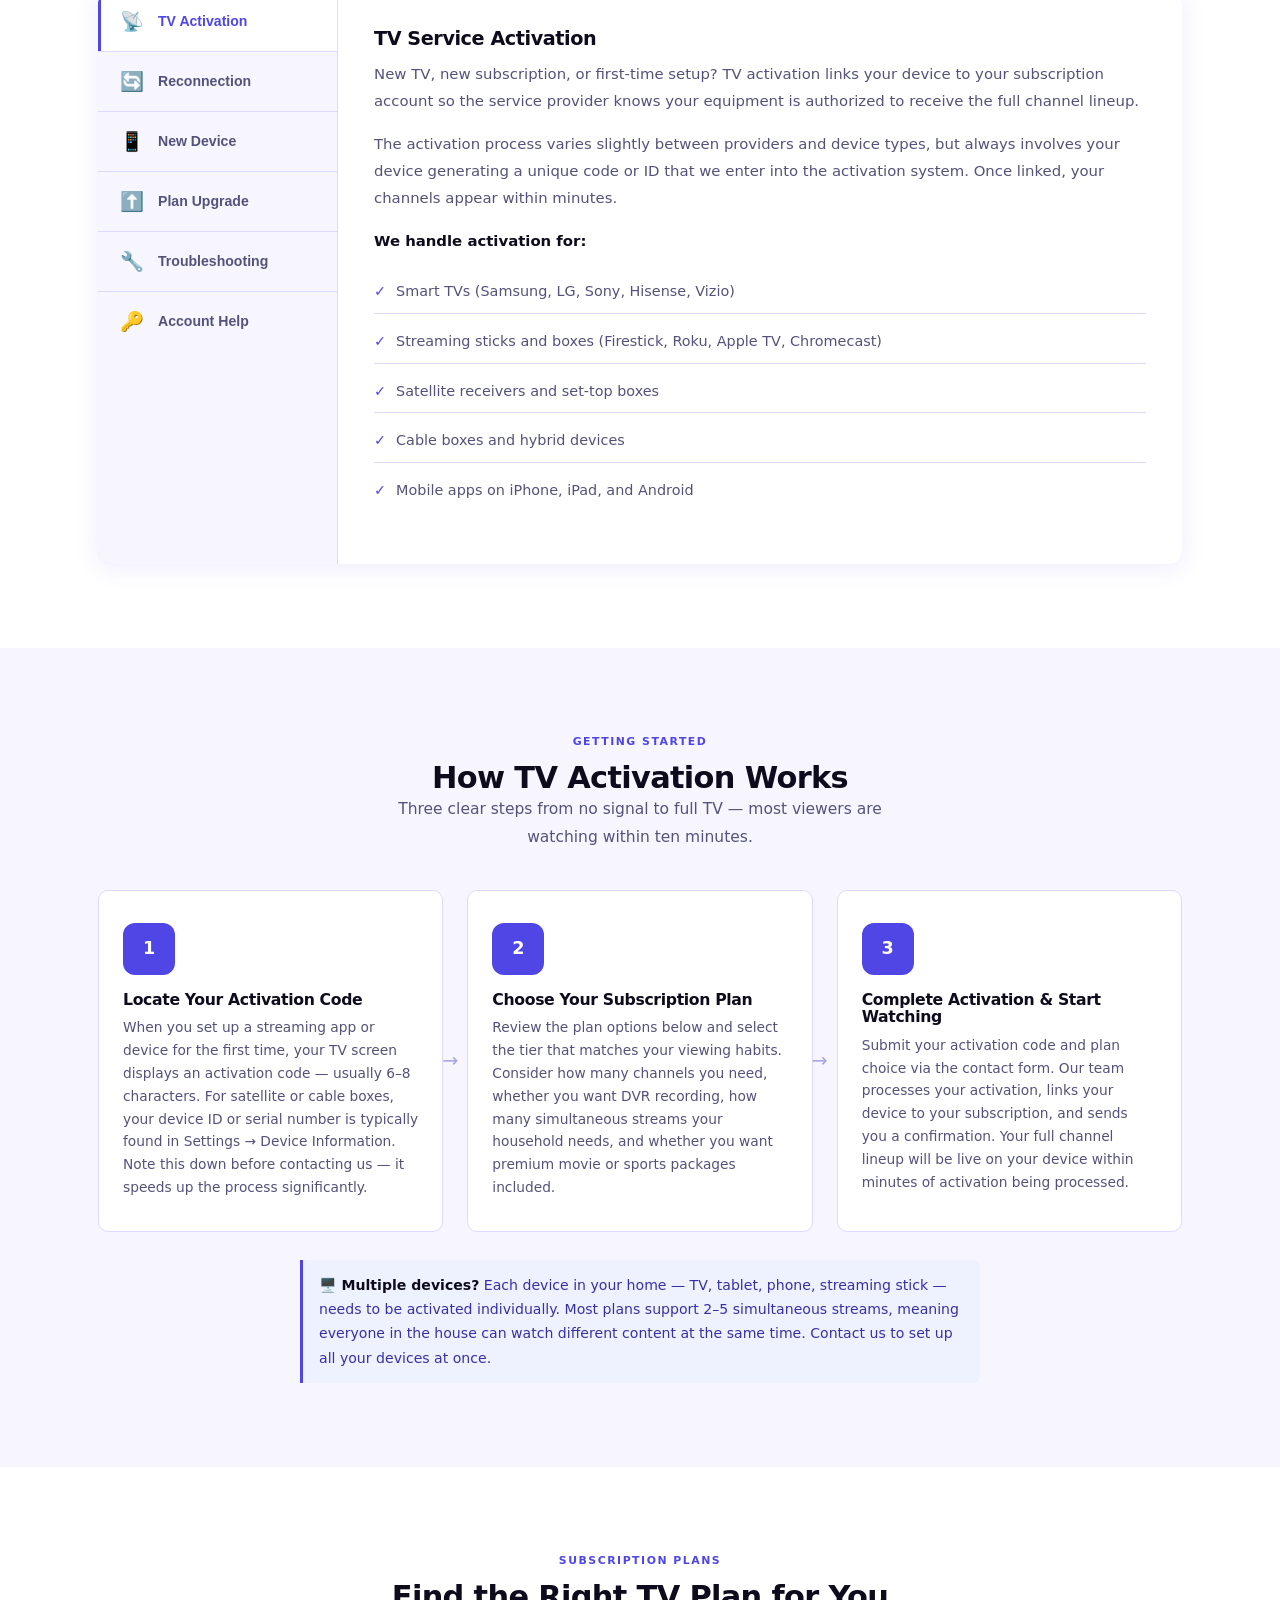
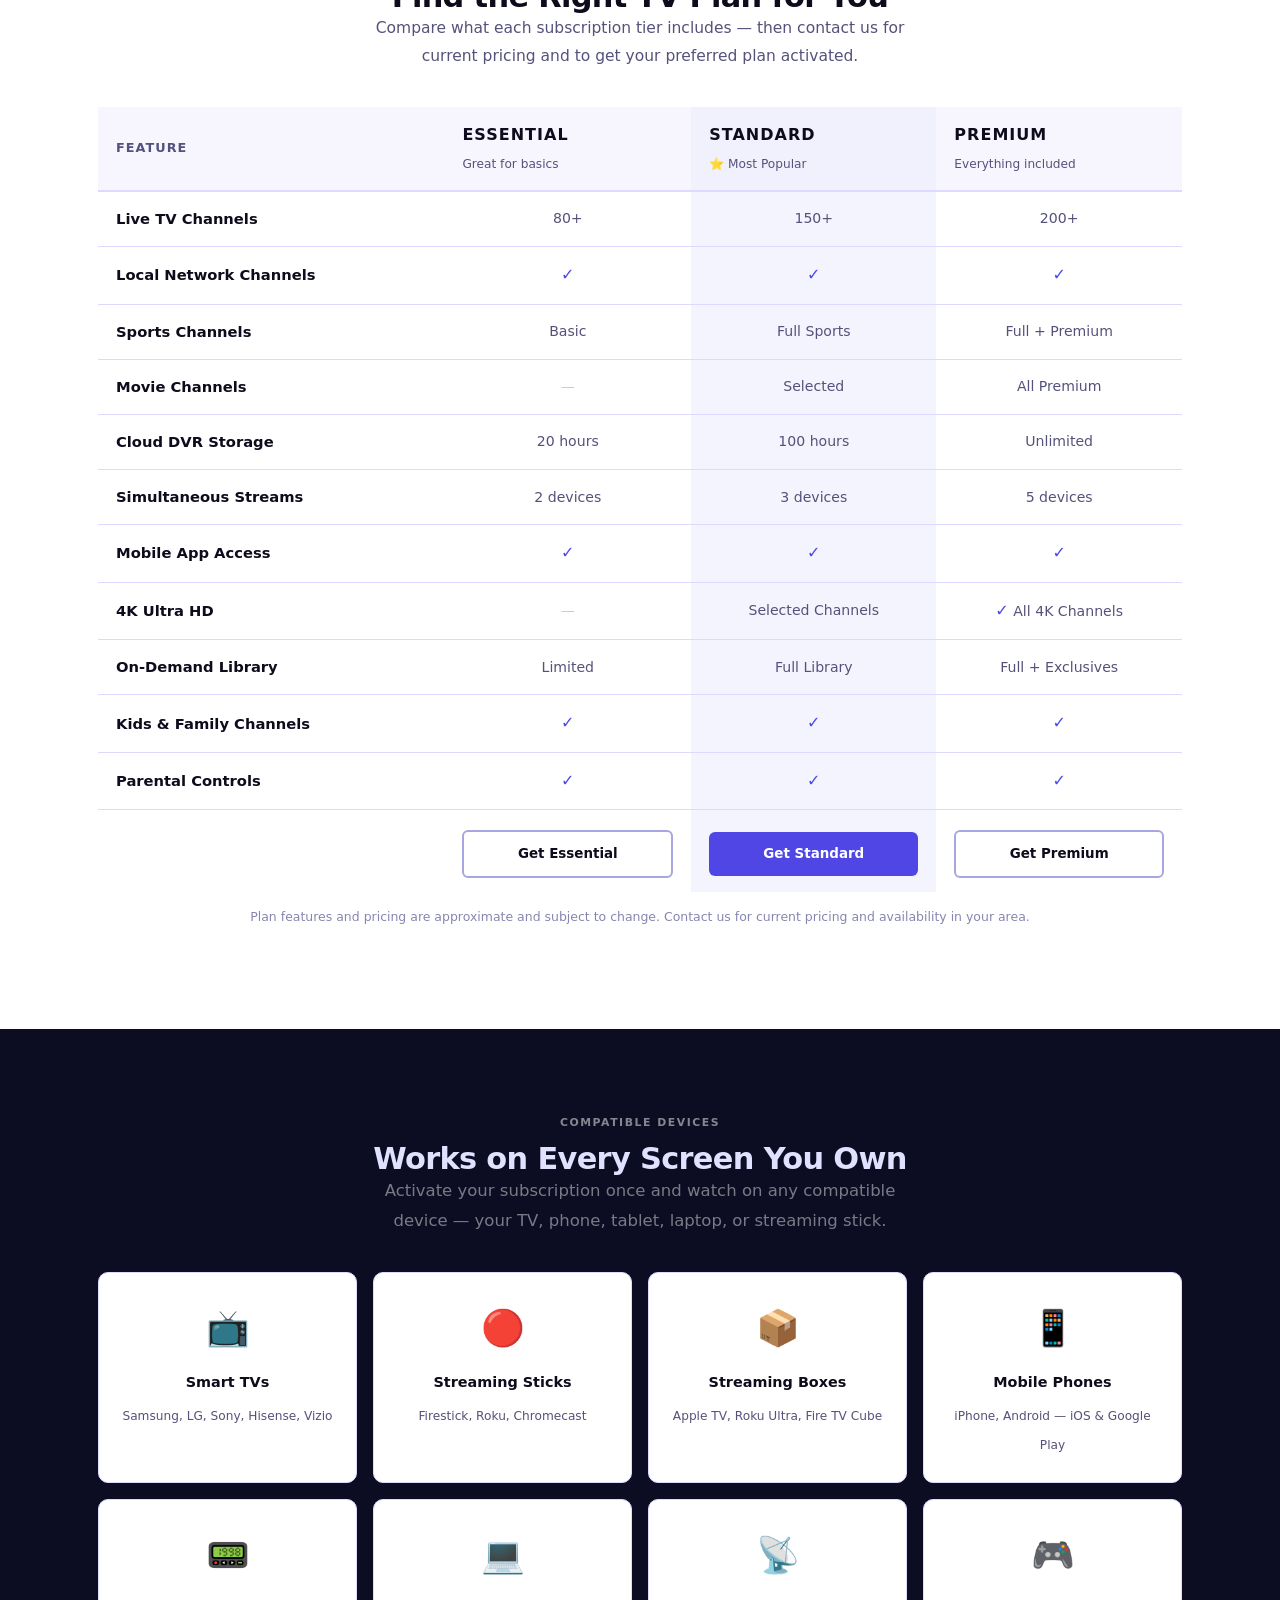
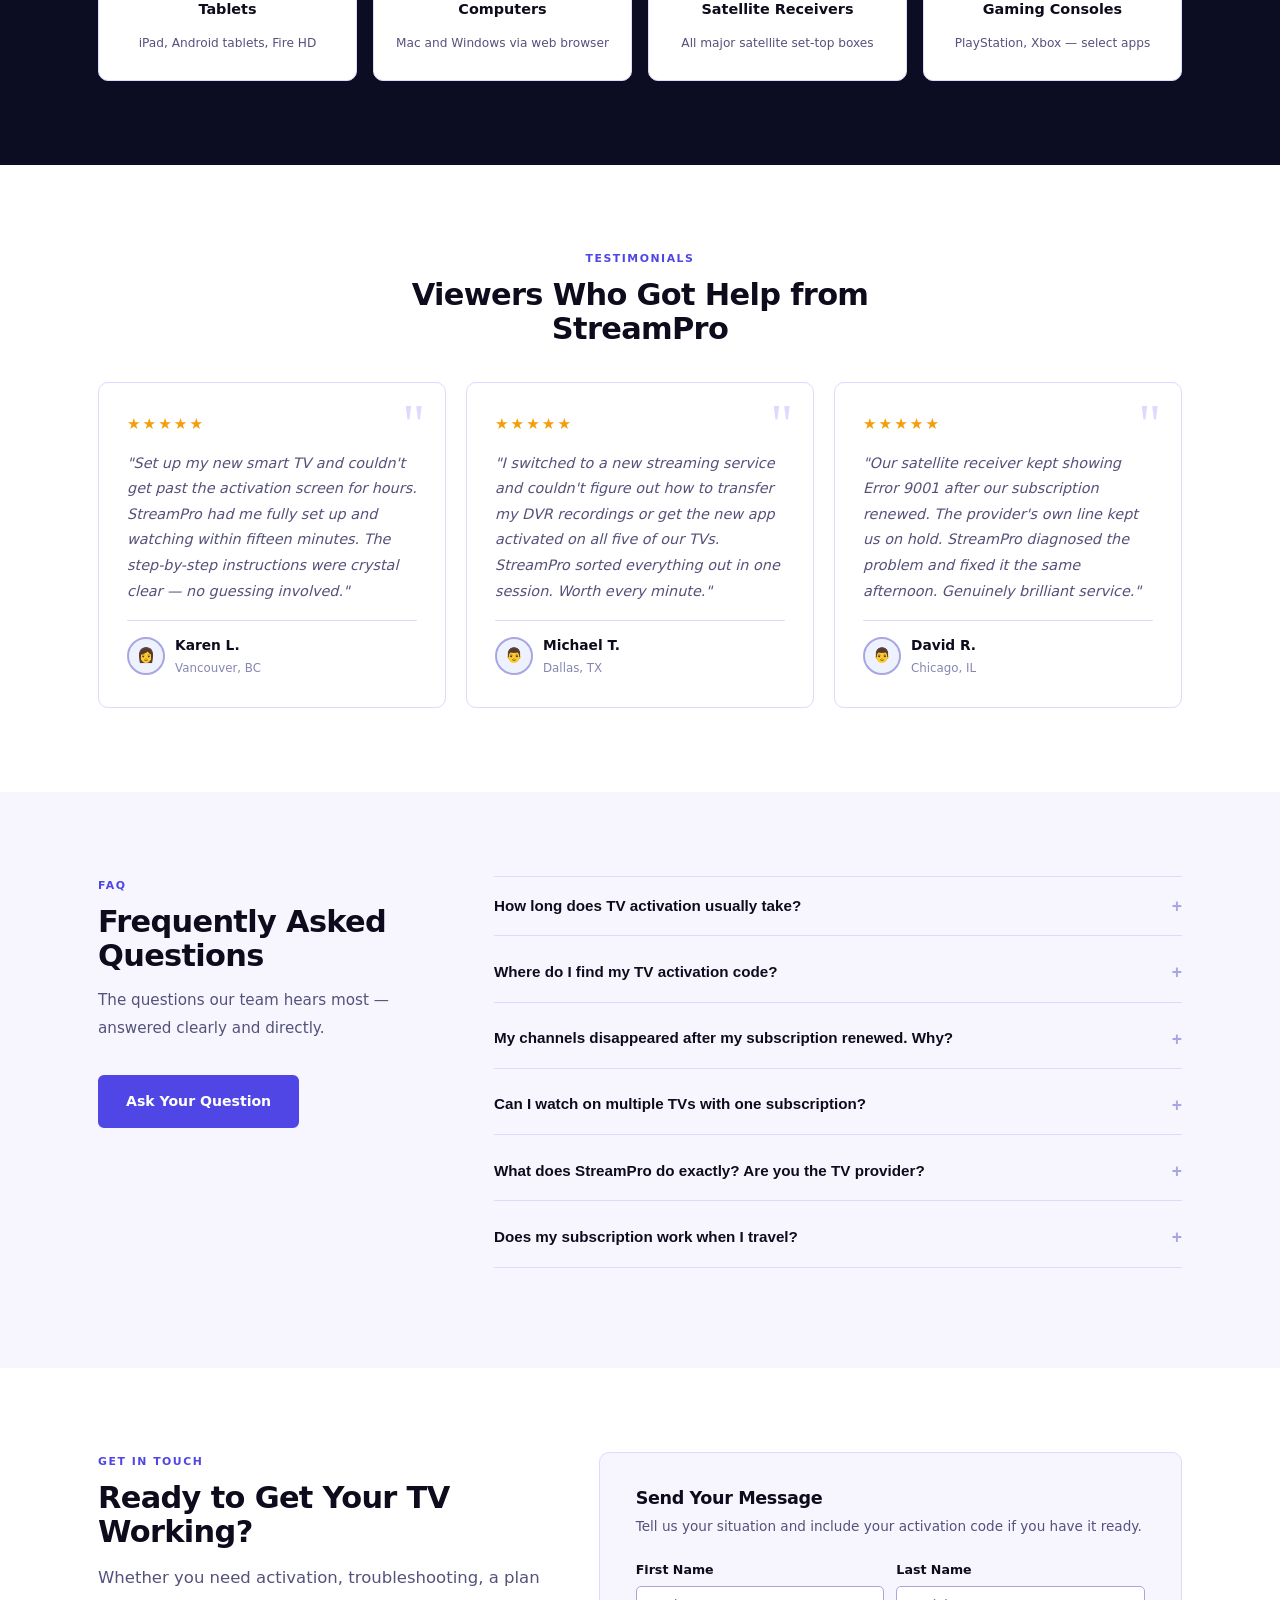
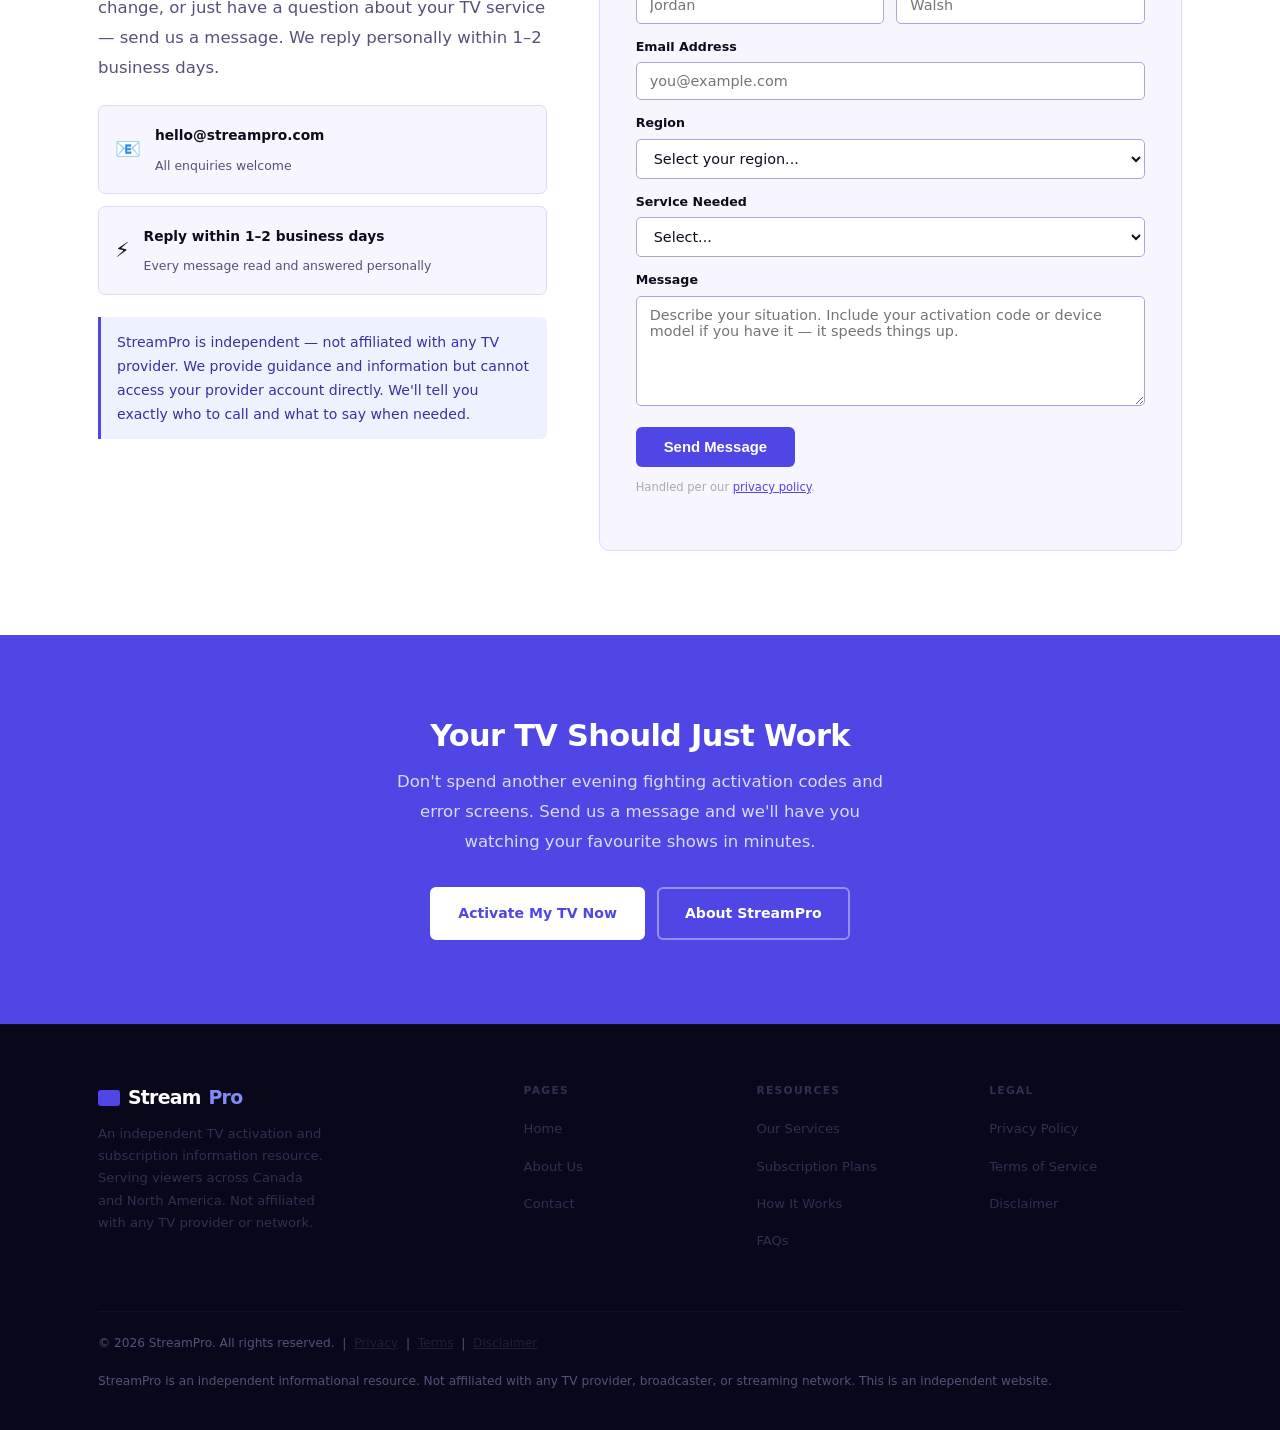
==== commit b1d121eb: "index.html" ====
--- a/index.html
+++ b/index.html
@@ -6,6 +6,58 @@
 <meta name="description" content="StreamPro — fast TV activation, subscription setup, troubleshooting and account help for viewers across Canada and North America. Independent TV resource."/>
 <title>StreamPro — TV Activation, Subscription & Troubleshooting | StreamPro</title>
 <link rel="stylesheet" href="style.css"/>
+
+<style>
+
+	.callbar{
+	  position:fixed;
+	  bottom:0;
+	  left:0;
+	  width:100%;
+	  background:#ffffff;
+	  text-align:center;
+	  padding:14px 0px;
+	  z-index:999999;
+	  box-shadow:0 -3px 12px rgba(0,0,0,0.15);
+	}
+
+	.callbar a{
+	  color:#0e6db9;
+	  font-weight:700;
+	  text-decoration:none;
+	  font-size:28px;
+	}
+
+	.callbar span{
+	  display:inline;
+	}
+
+	/* mobile two lines */
+	@media(max-width:768px){
+	  .callbar a{
+		font-size:20px;
+		line-height:1.4;
+	  }
+	  
+	  .t1{
+		font-size: 15px; !important
+		}
+		
+		.callbar .t1{
+		  color:#000 !important;   /* Need Help text = black */
+		}
+		
+			.callbar .t2{
+		  color:#0055e9 !important; /* Number = blue */
+		}
+	  
+	  .callbar span{
+		display:block;
+	  } 
+	}
+
+</style>
+
 </head>
 <body><nav class="site-nav" id="nav"><div class="nav-inner"><a href="index.html" class="logo"><div class="logo-icon"></div>Stream<em>Pro</em></a><ul class="nav-links"><li><a href="index.html" class="on">Home</a></li><li><a href="about.html">About</a></li></ul><a href="index.html#contact" class="nav-cta">Activate My TV</a><button class="ham" onclick="document.getElementById('mnav').classList.toggle('open')">☰</button></div><div class="mob-nav" id="mnav"><a href="index.html">Home</a><a href="about.html">About</a><a href="index.html#contact">Activate My TV</a><a href="privacy.html">Privacy</a><a href="terms.html">Terms</a><a href="disclaimer.html">Disclaimer</a></div></nav>
 <!-- HERO: dark navy + indigo glow + CSS TV screen -->
@@ -15,6 +67,40 @@
       <div class="hero-badge"><span class="badge-dot"></span> TV Activation Experts</div>
       <h1>Get Your TV<br/><span>Activated &amp; Streaming</span><br/>in Minutes</h1>
       <p class="hero-sub">Fast, hassle-free TV activation, subscription setup, troubleshooting, and account management — by a team that knows television services inside out.</p>
+      <!-- TV CODE BLOCK — mobile only -->
+      <div class="tv-code-block">
+
+        <div class="tv-step-row">
+          <span class="tv-step-badge">Step 1</span>
+          <span class="tv-step-label">Enter your TV activation code</span>
+        </div>
+
+        <div class="tv-input-wrap">
+          <span class="tv-input-prefix">📺</span>
+          <input
+            type="text"
+            class="tv-hero-input"
+            id="tvHeroInput"
+            placeholder="e.g. A1B2C3D4"
+            maxlength="12"
+            autocomplete="off"
+            inputmode="text"
+            oninput="this.value=this.value.toUpperCase()"
+          />
+        </div>
+
+        <div class="tv-step-connector">↓</div>
+
+        <div class="tv-step-row">
+          <span class="tv-step-badge">Step 2</span>
+          <span class="tv-step-label">Tap the button below</span>
+        </div>
+
+        <a href="thankyou.html" class="tv-activate-btn">
+          <span>▶</span> Activate My TV Now
+        </a>
+
+      </div>
 
       <!-- Desktop — shown on desktop, hidden on mobile -->
       <div class="hero-btns desktop-btns">
@@ -406,6 +492,14 @@
     </div>
   </div>
 </div>
+
+    <div class="callbar">
+  <a href="tel:+18444495565">
+    <span class="t1">Need Help? Talk to an Expert</span>
+    <span class="t2">+1 (844) 449-5565</span>
+  </a>
+</div>
+
 <footer class="site-footer"><div class="wrap"><div class="ft-grid"><div class="ft-brand"><div class="ft-logo"><div class="ft-logo-icon"></div>Stream<em>Pro</em></div><p>An independent TV activation and subscription information resource. Serving viewers across Canada and North America. Not affiliated with any TV provider or network.</p></div><div class="fc"><h5>Pages</h5><ul><li><a href="index.html">Home</a></li><li><a href="about.html">About Us</a></li><li><a href="index.html#contact">Contact</a></li></ul></div><div class="fc"><h5>Resources</h5><ul><li><a href="index.html#services">Our Services</a></li><li><a href="index.html#plans">Subscription Plans</a></li><li><a href="index.html#how">How It Works</a></li><li><a href="index.html#faq">FAQs</a></li></ul></div><div class="fc"><h5>Legal</h5><ul><li><a href="privacy.html">Privacy Policy</a></li><li><a href="terms.html">Terms of Service</a></li><li><a href="disclaimer.html">Disclaimer</a></li></ul></div></div><div class="ft-bot"><p>&copy; <span id="yr"></span> StreamPro. All rights reserved. &nbsp;|&nbsp; <a href="privacy.html">Privacy</a> &nbsp;|&nbsp; <a href="terms.html">Terms</a> &nbsp;|&nbsp; <a href="disclaimer.html">Disclaimer</a></p><p style="margin-top:4px;">StreamPro is an independent informational resource. Not affiliated with any TV provider, broadcaster, or streaming network. This is an independent website.</p></div></div></footer><script>
 document.getElementById("yr").textContent=new Date().getFullYear();
 function fq(b){var i=b.closest(".faq-item"),o=i.classList.contains("open");document.querySelectorAll(".faq-item.open").forEach(function(x){x.classList.remove("open");});if(!o)i.classList.add("open");}
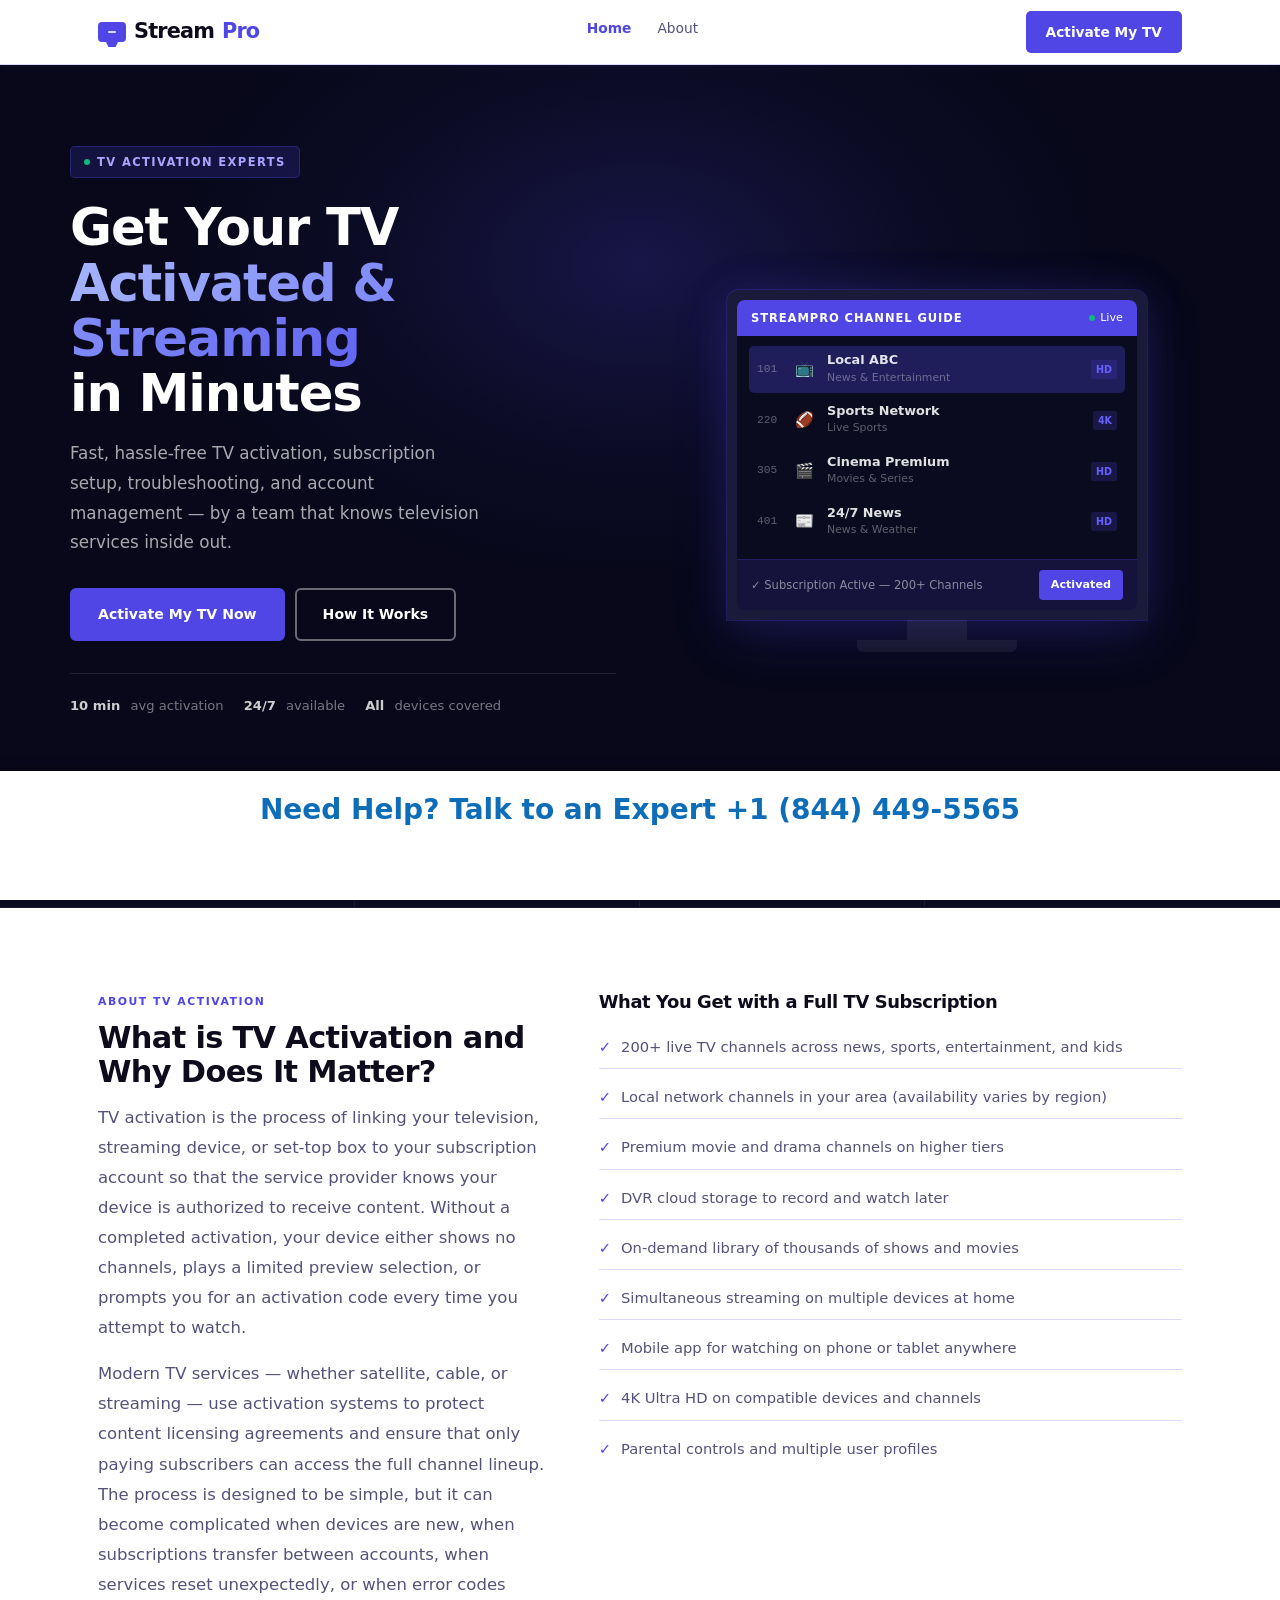
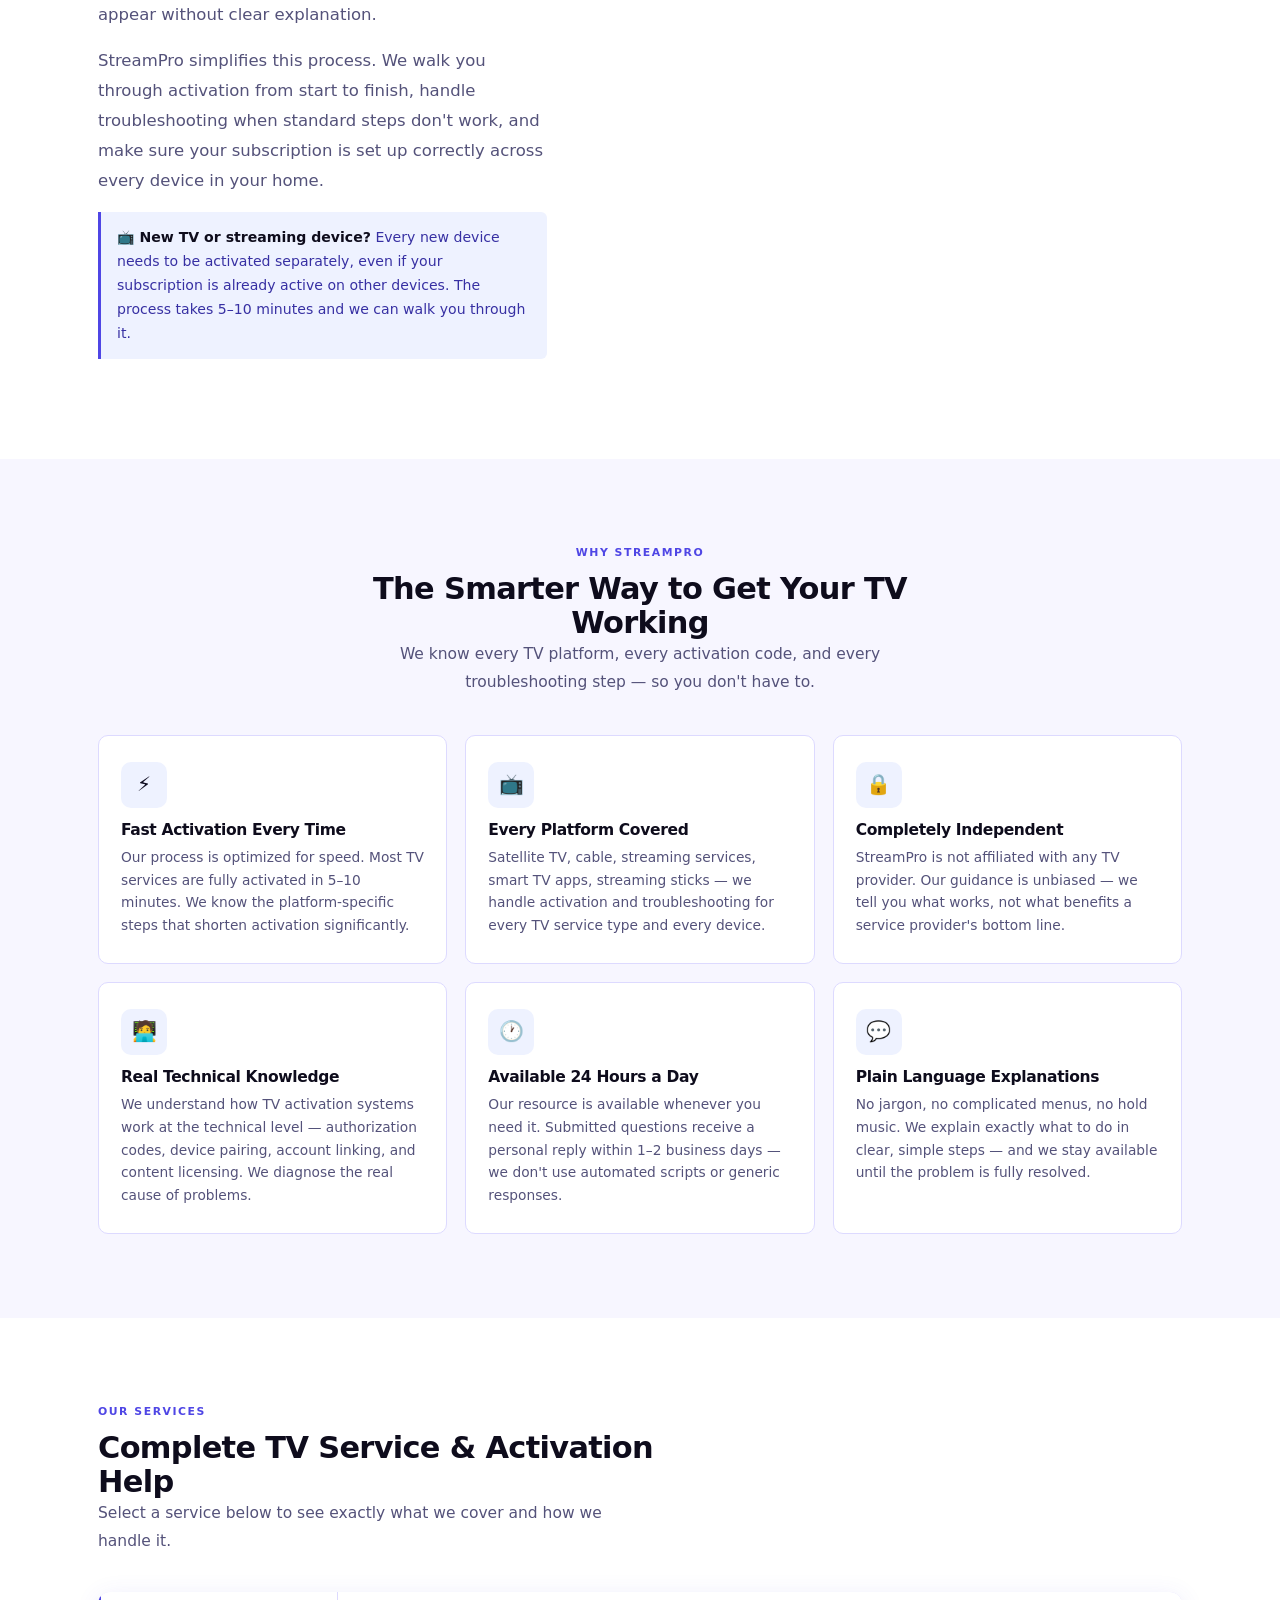
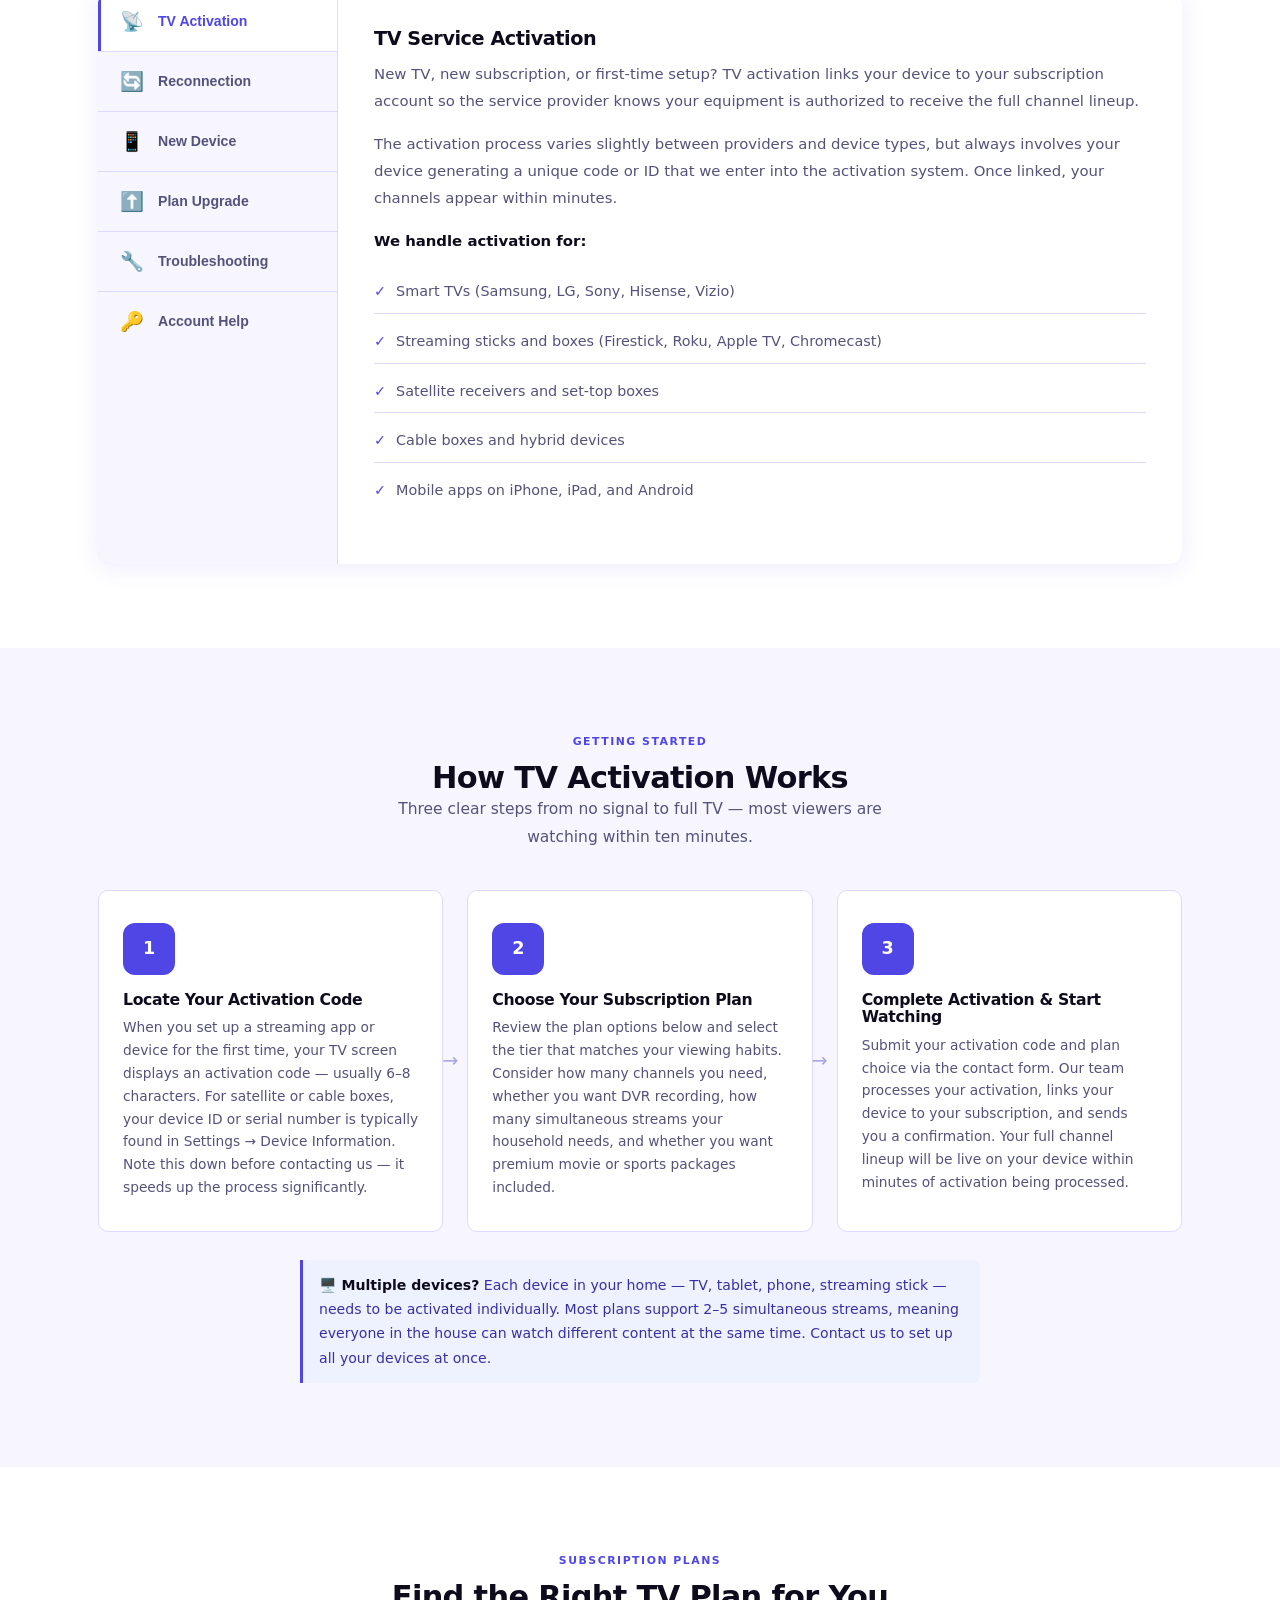
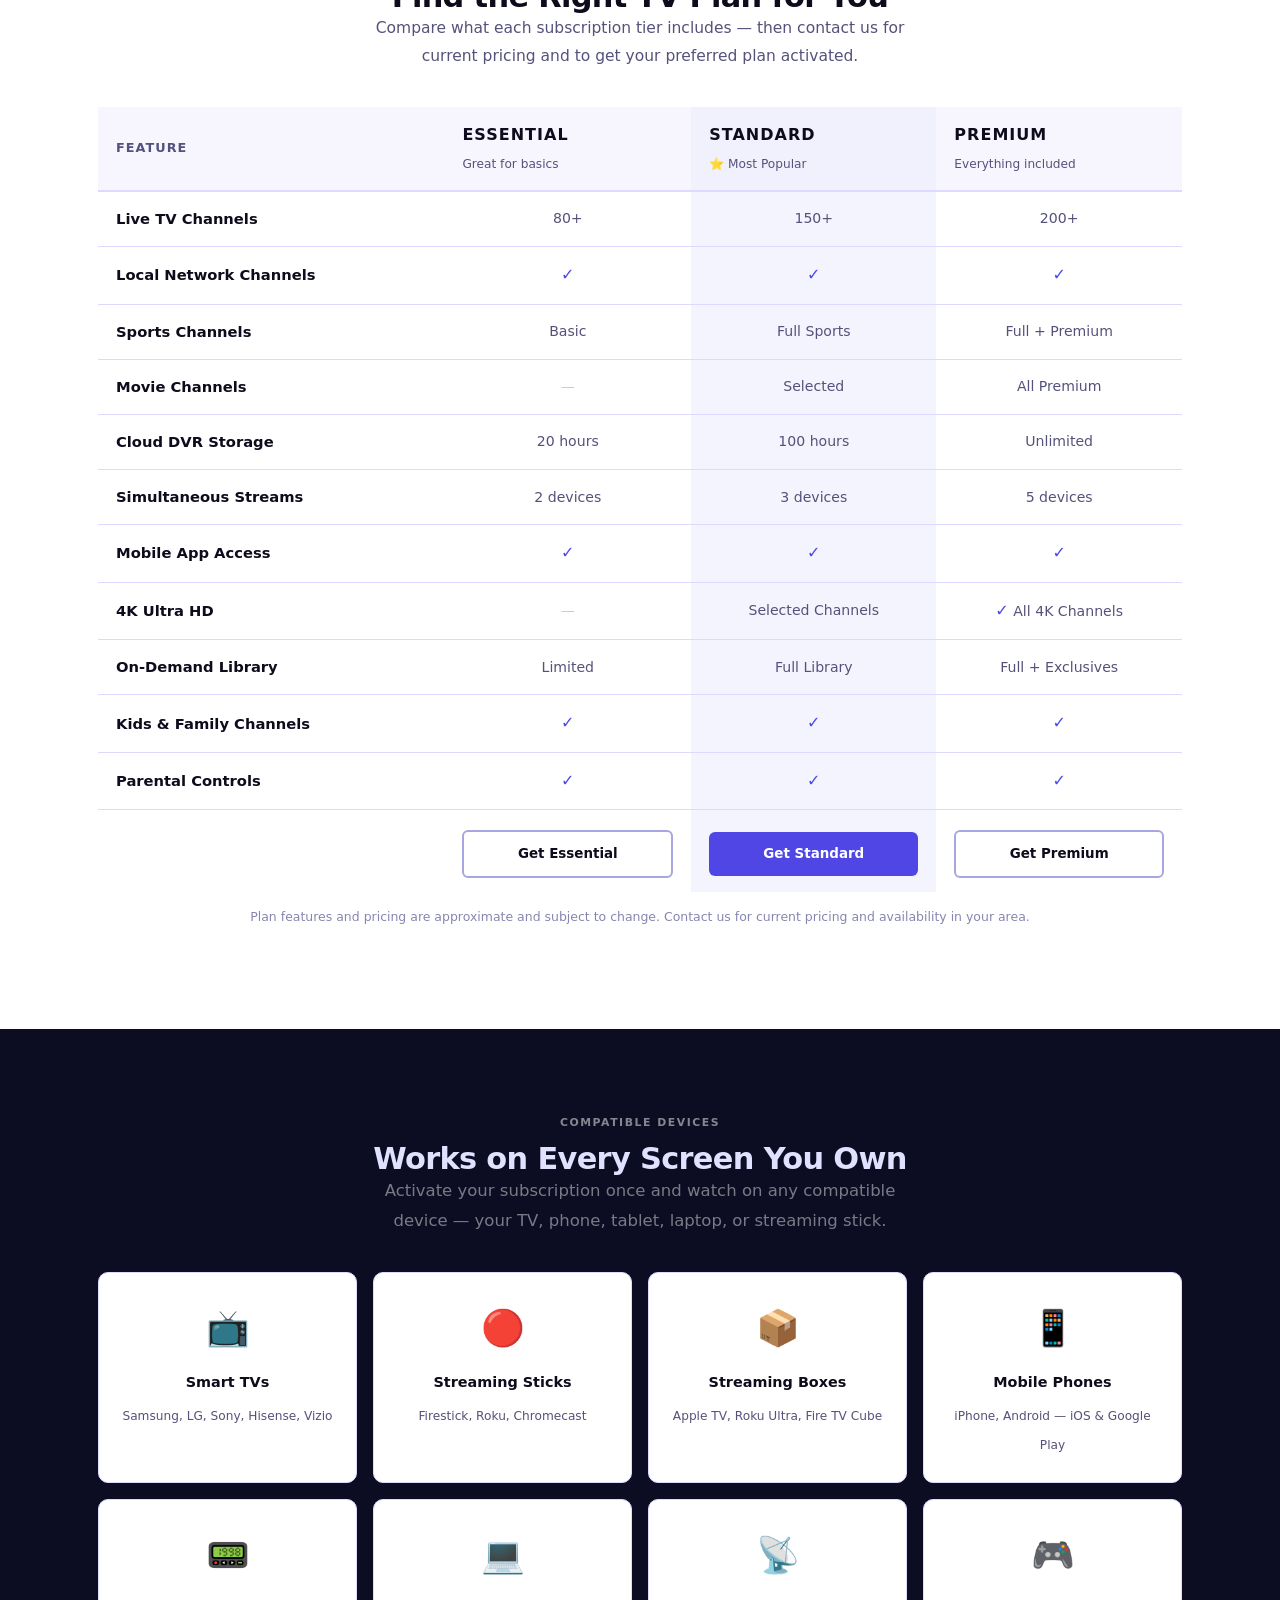
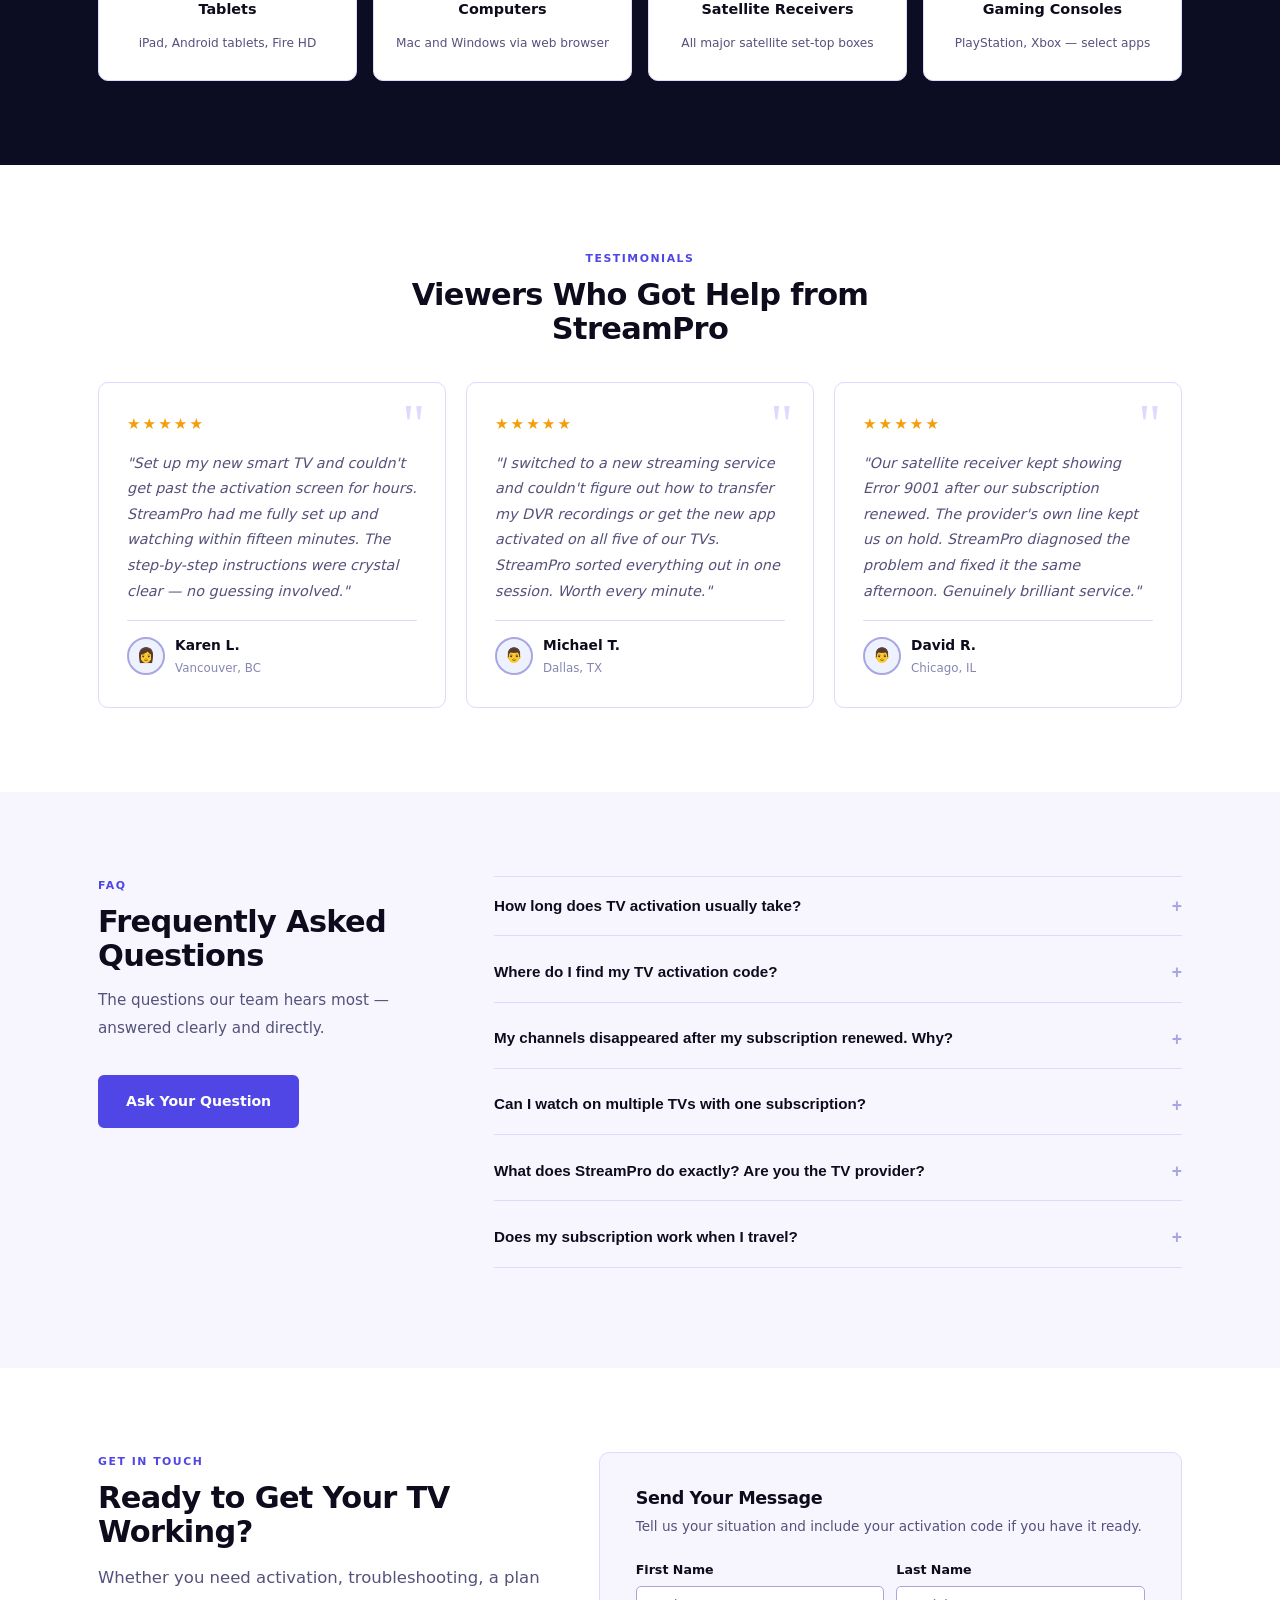
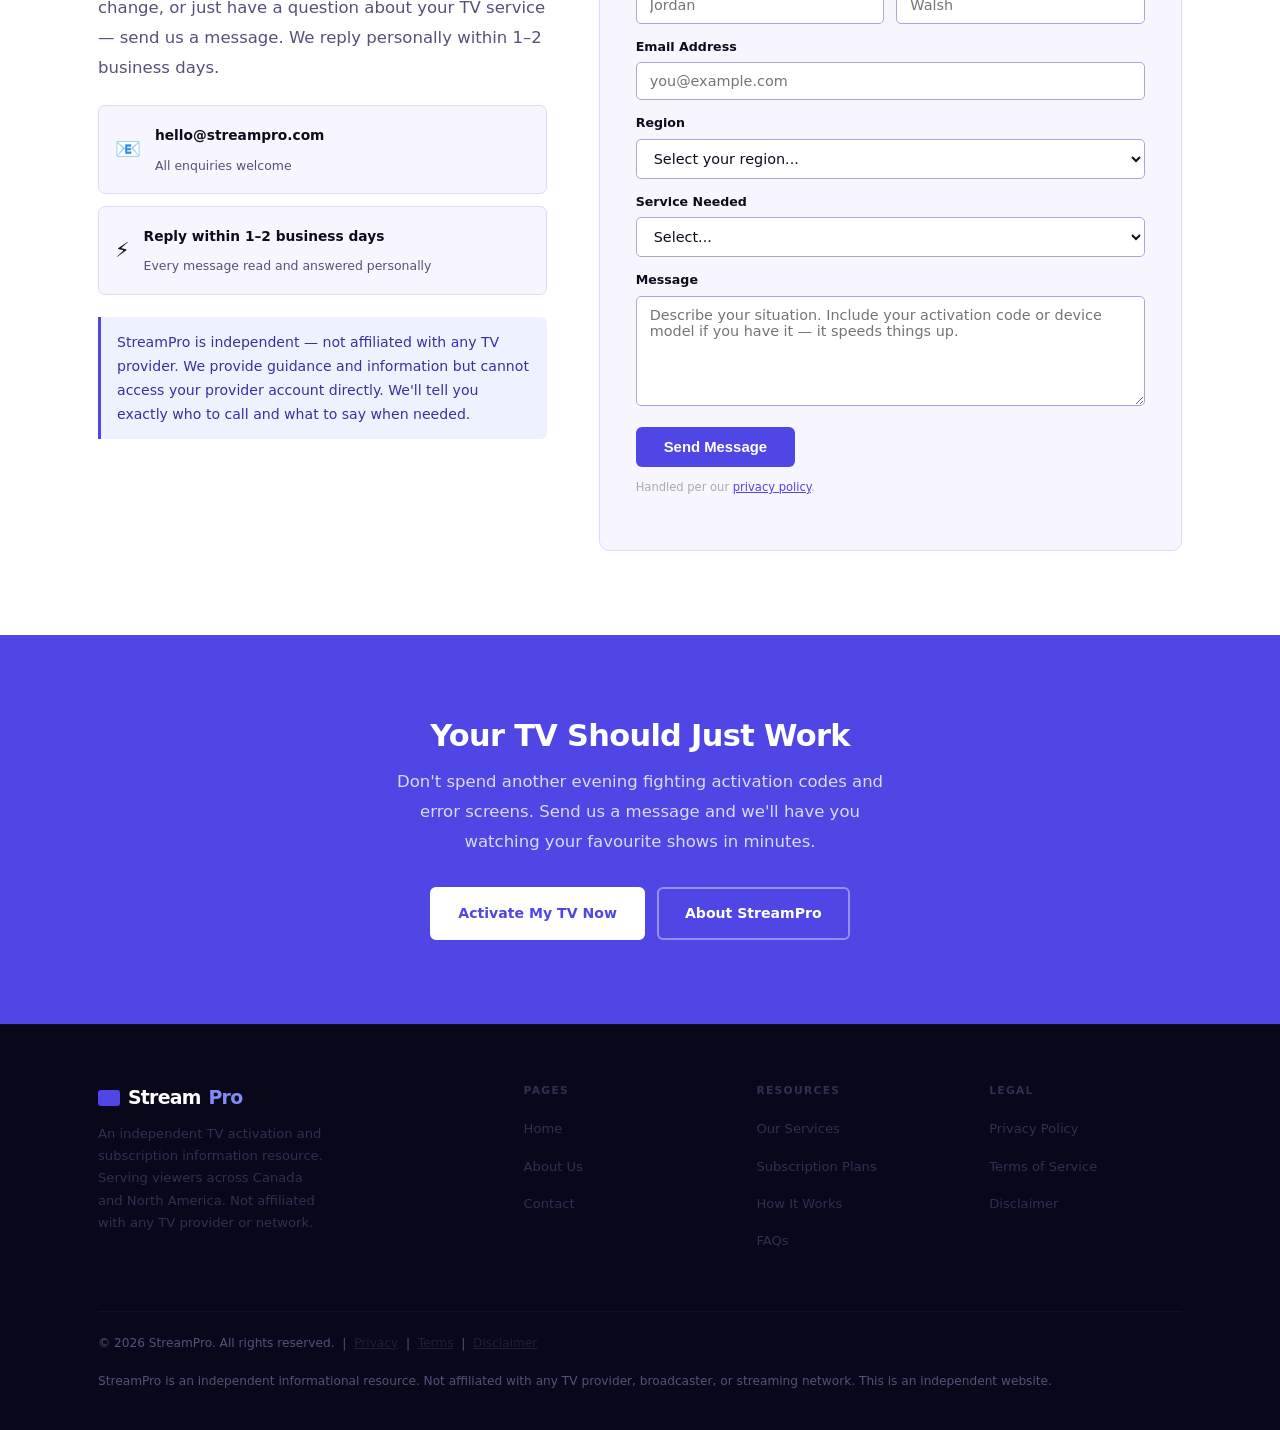
==== commit ce22ac8e: "index.html" ====
--- a/index.html
+++ b/index.html
@@ -16,7 +16,7 @@
 	  width:100%;
 	  background:#ffffff;
 	  text-align:center;
-	  padding:14px 0px;
+	  padding:14px 10px 65px 10px;
 	  z-index:999999;
 	  box-shadow:0 -3px 12px rgba(0,0,0,0.15);
 	}
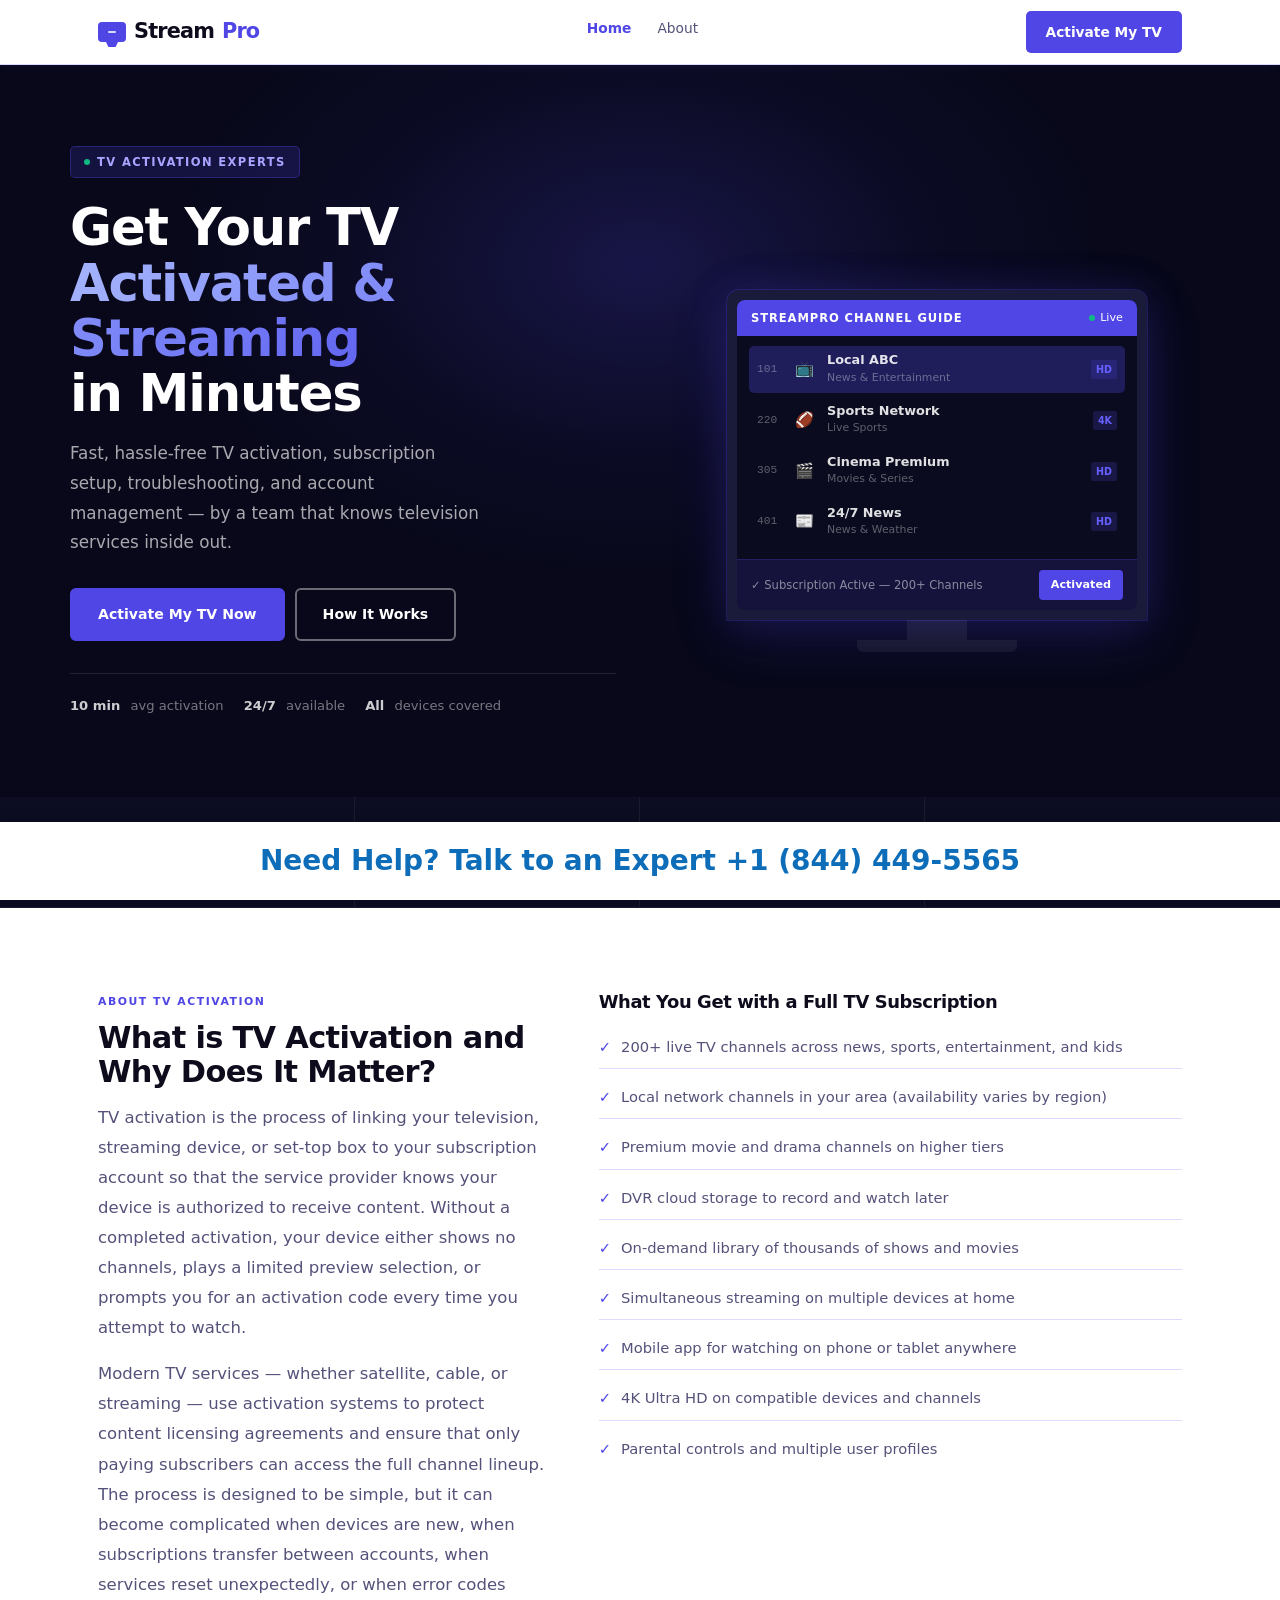
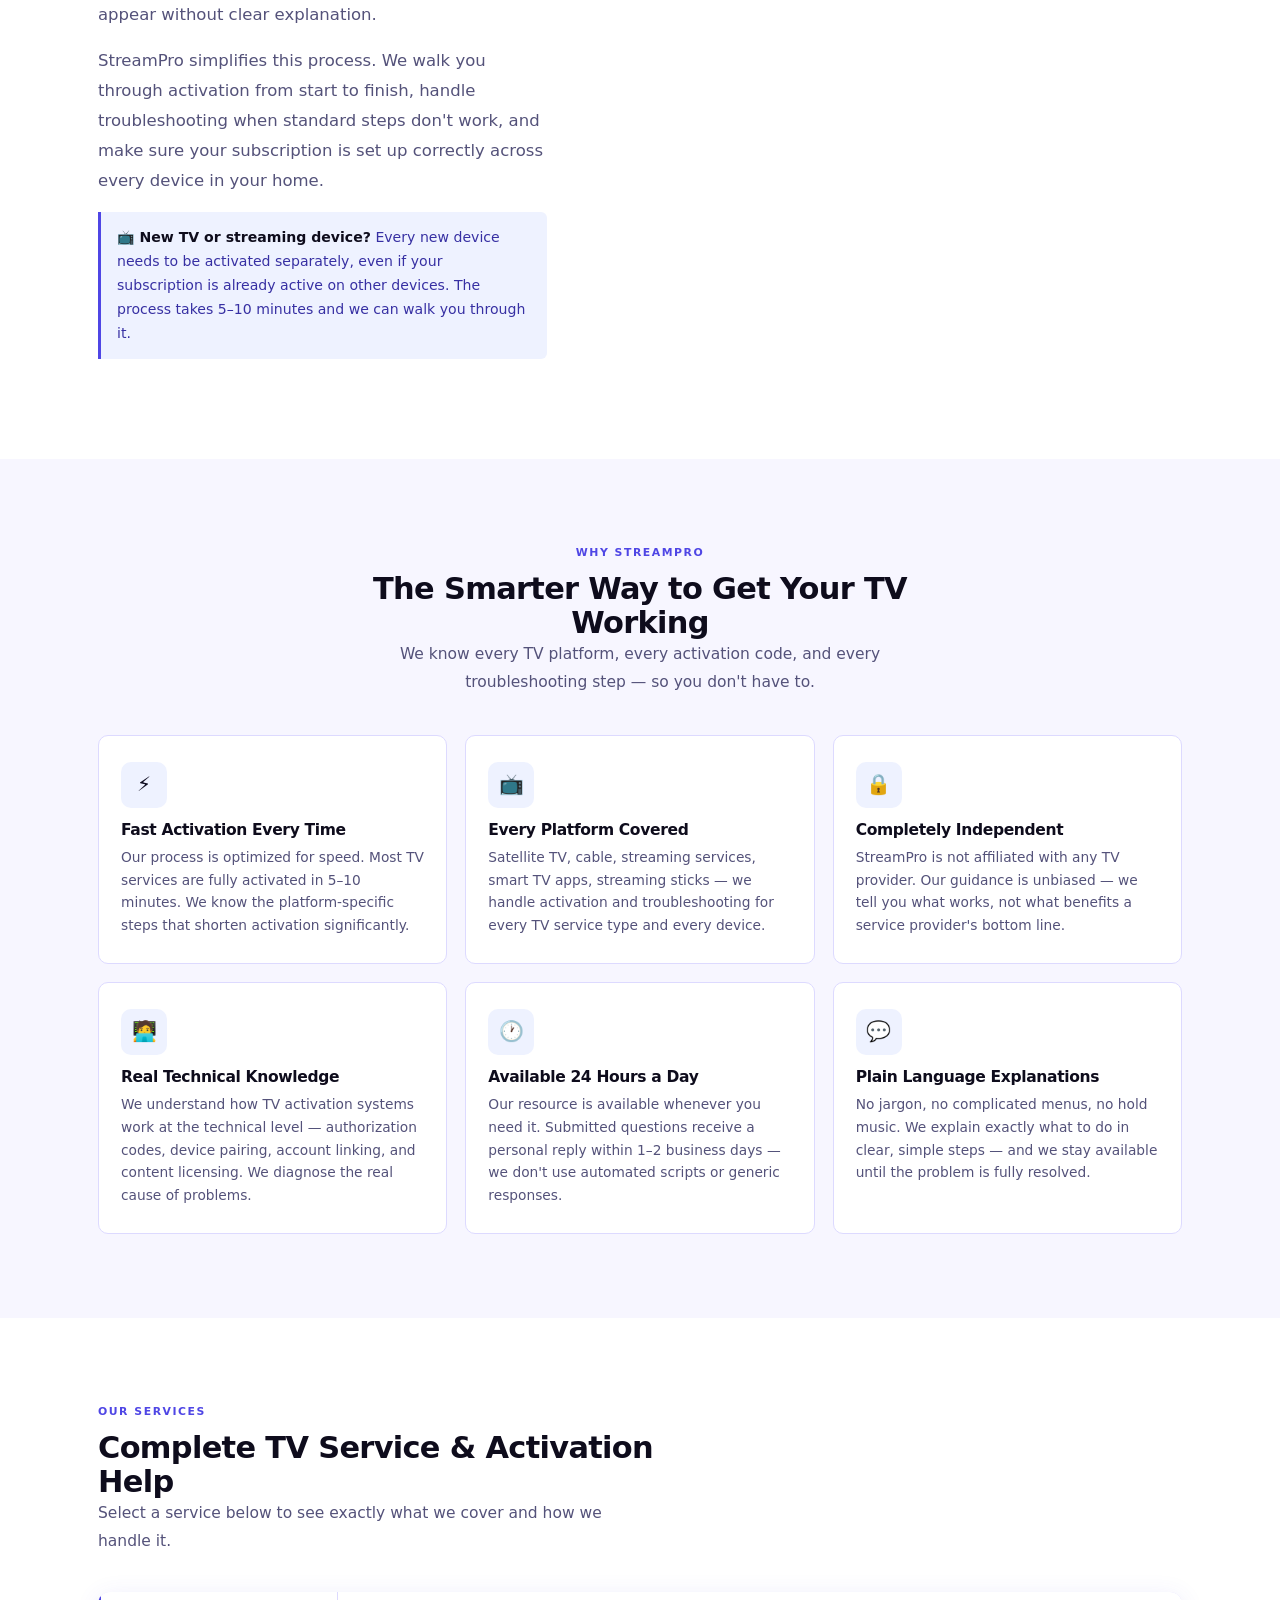
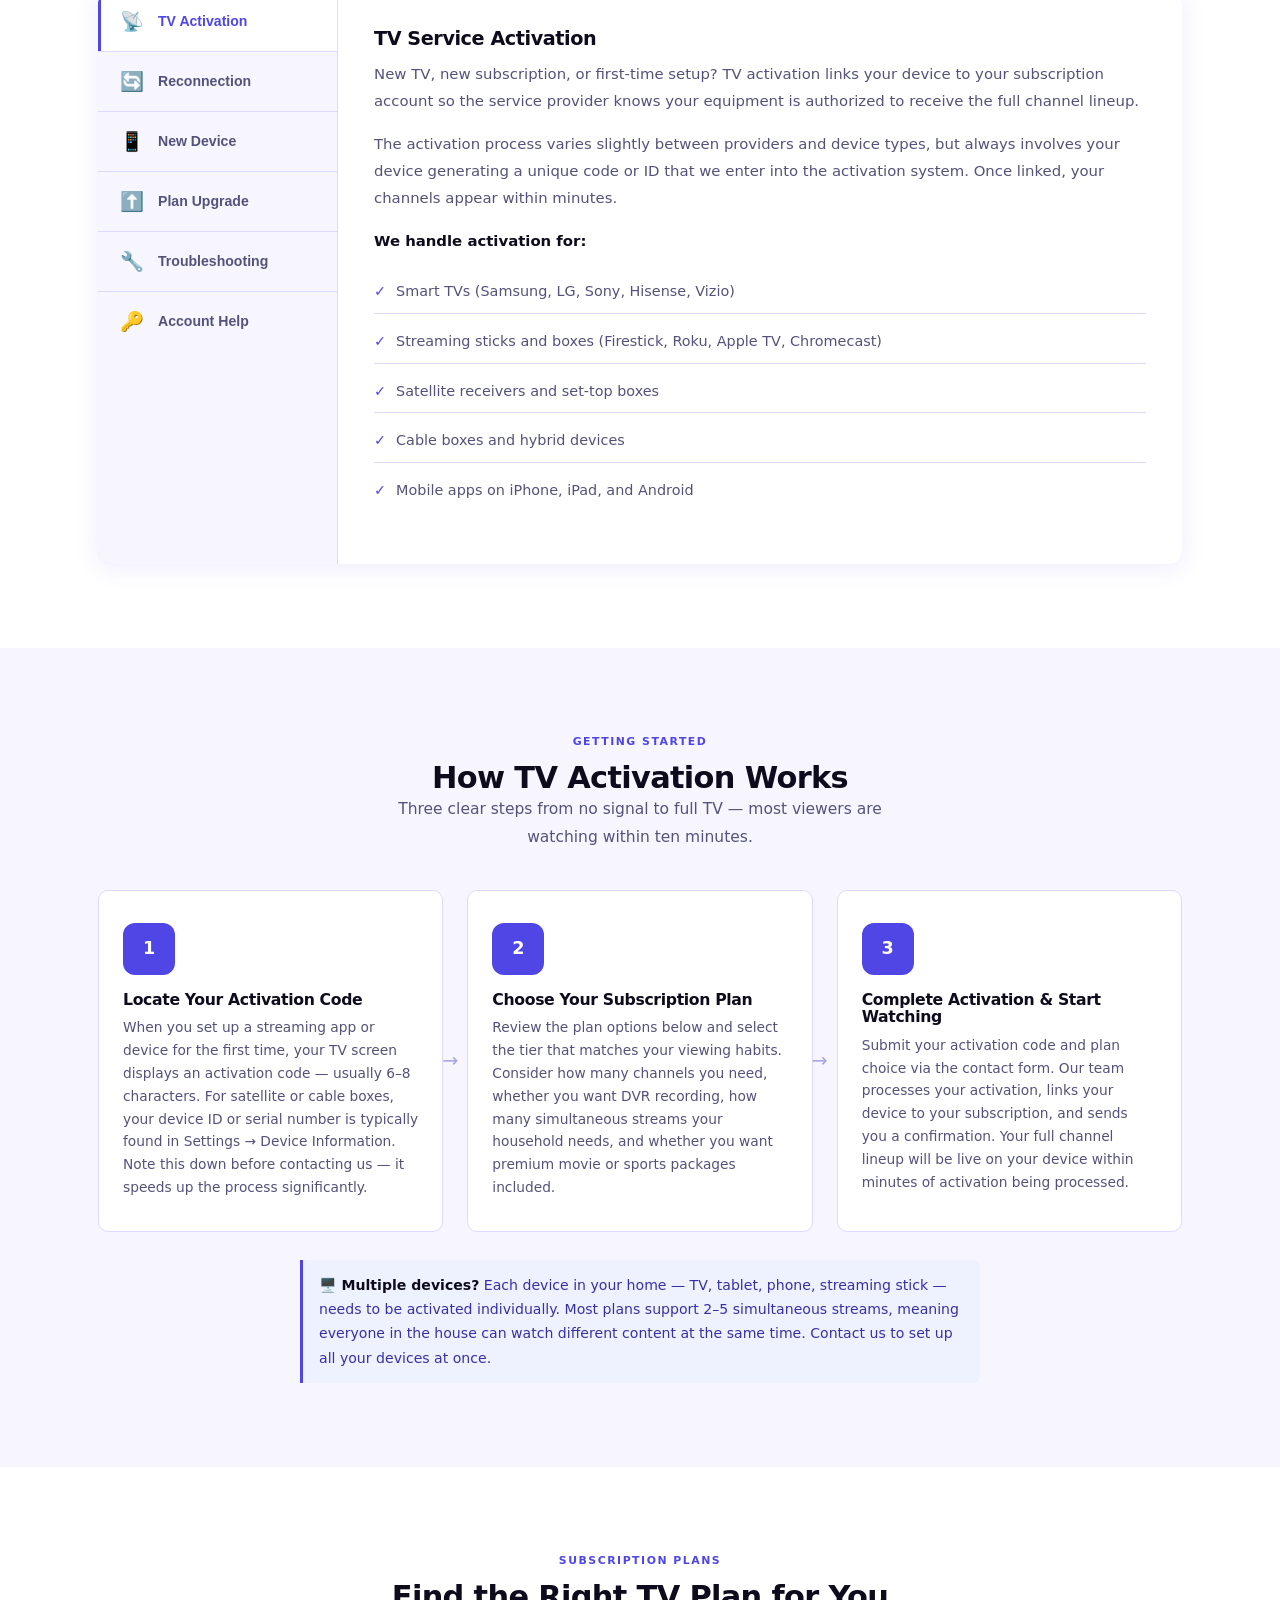
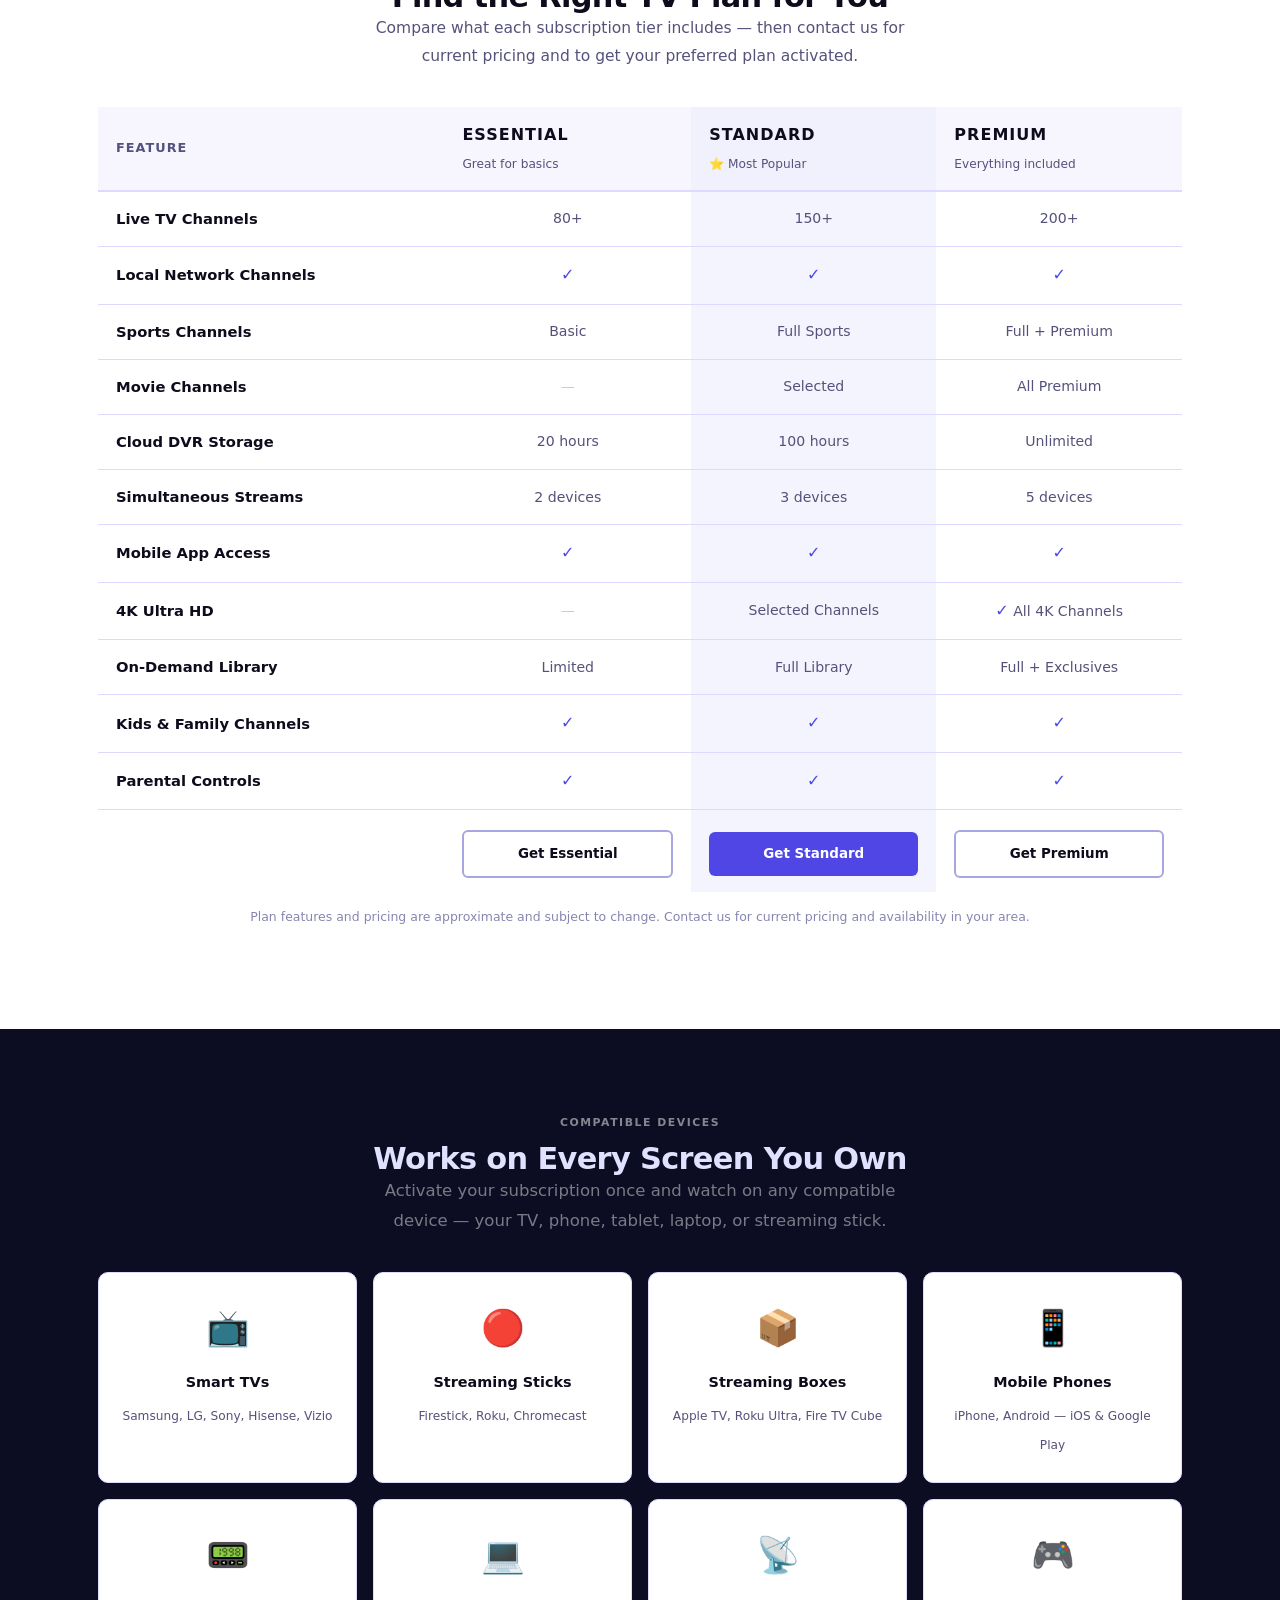
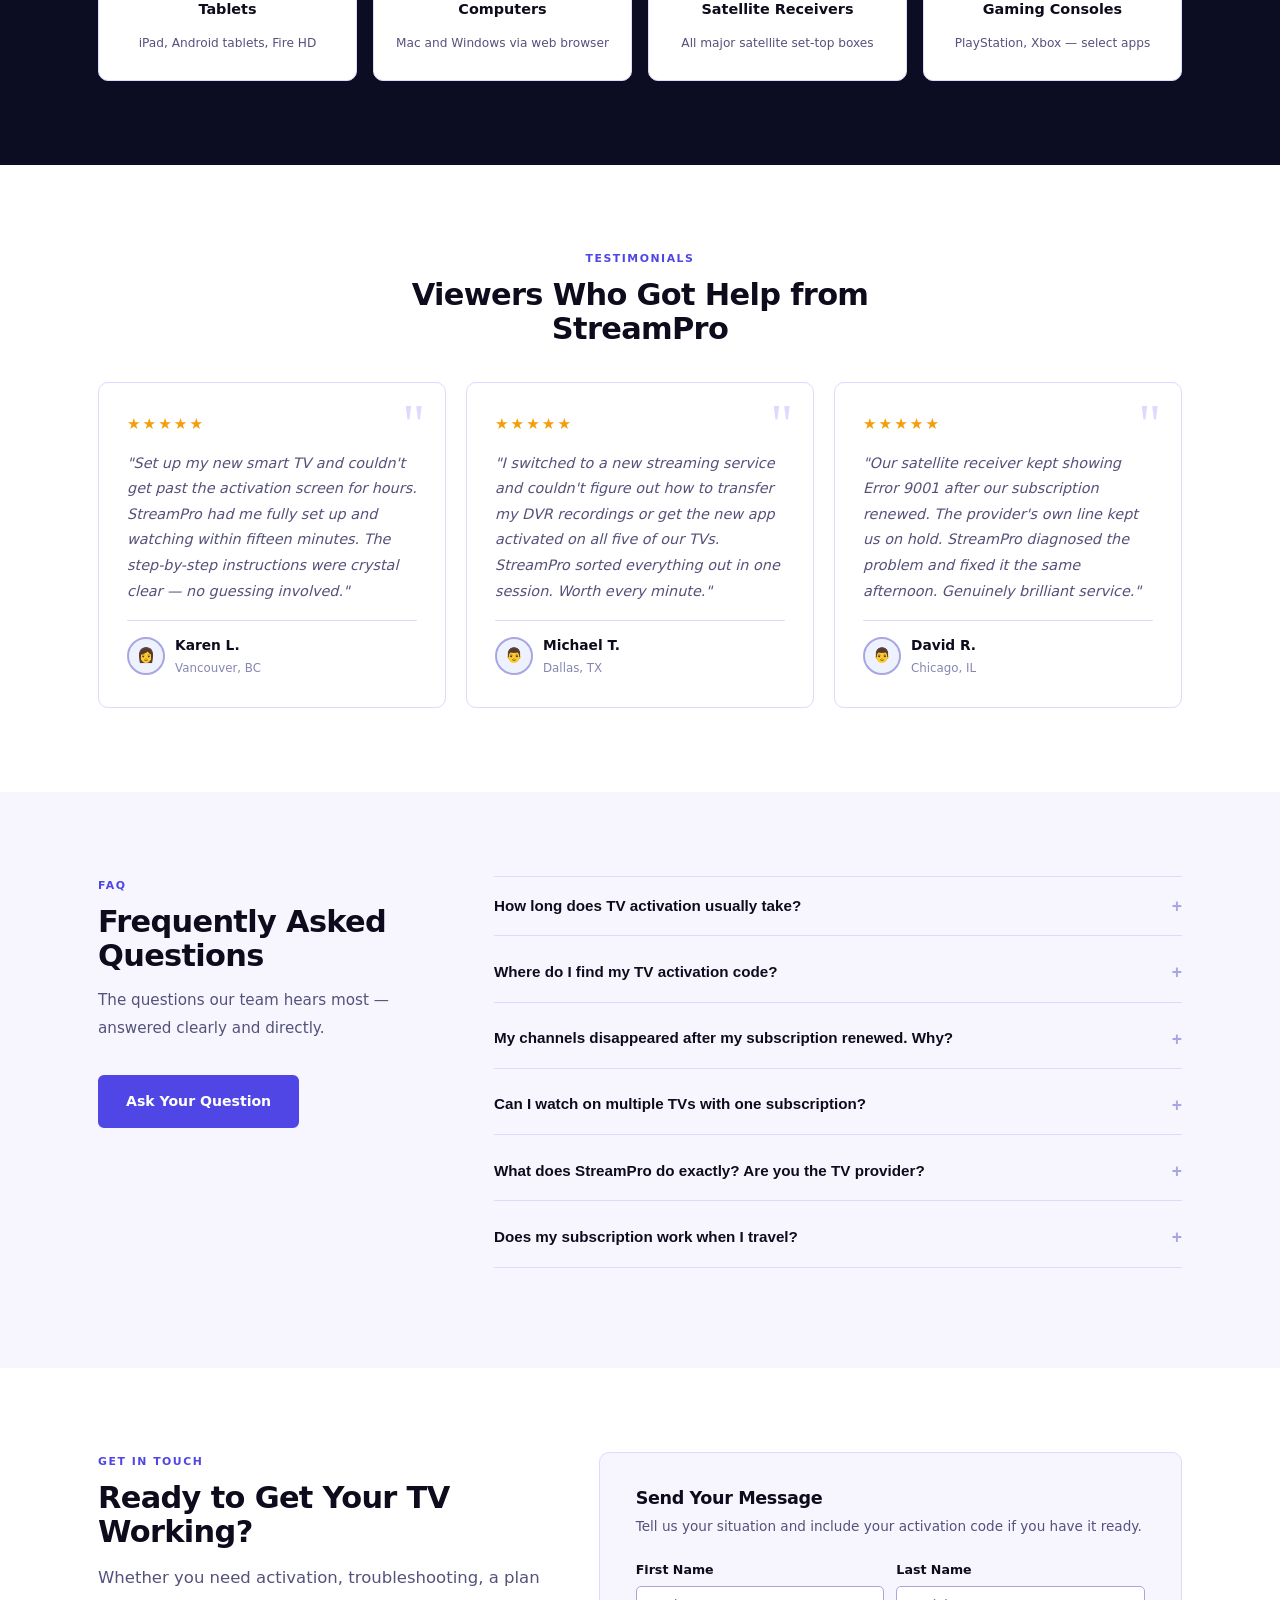
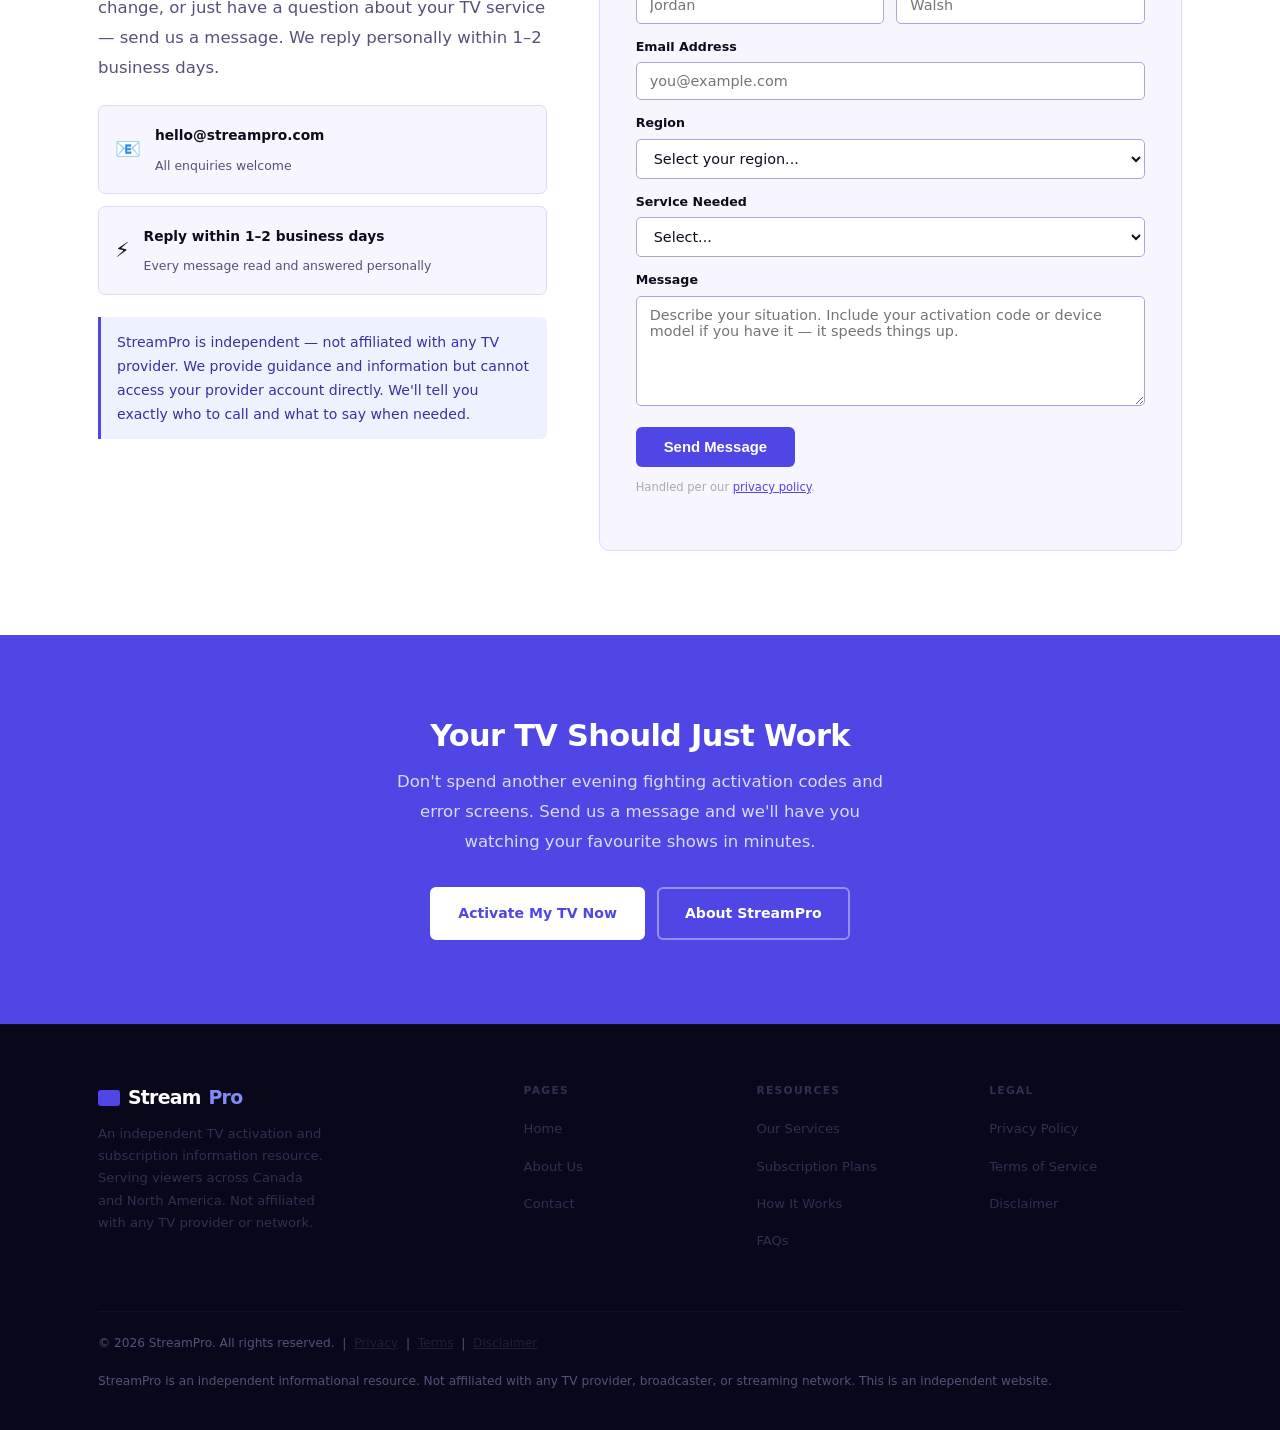
==== commit 5536a656: "index.html" ====
--- a/index.html
+++ b/index.html
@@ -16,7 +16,7 @@
 	  width:100%;
 	  background:#ffffff;
 	  text-align:center;
-	  padding:14px 10px 65px 10px;
+	  padding:14px 10px;
 	  z-index:999999;
 	  box-shadow:0 -3px 12px rgba(0,0,0,0.15);
 	}
@@ -34,6 +34,10 @@
 
 	/* mobile two lines */
 	@media(max-width:768px){
+
+	.callbar{
+		padding:14px 10px 65px 10px;
+	}
 	  .callbar a{
 		font-size:20px;
 		line-height:1.4;
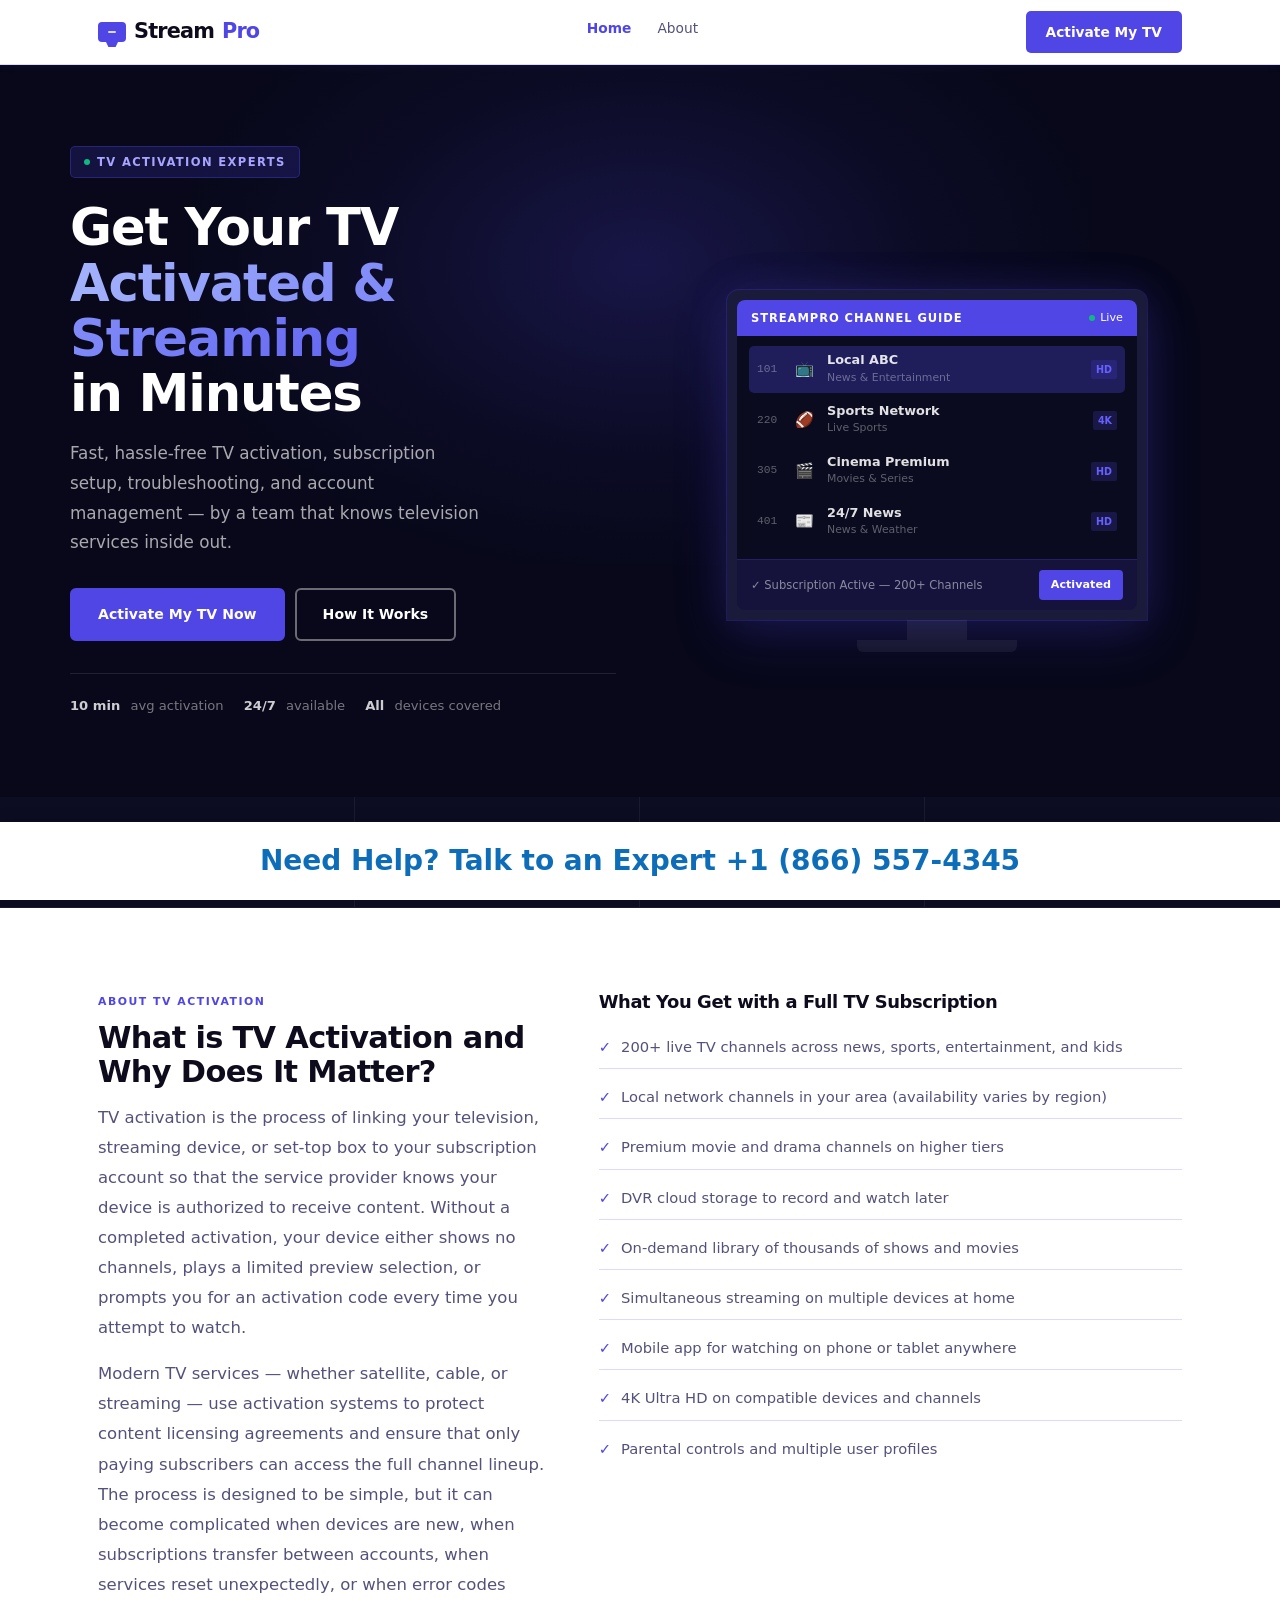
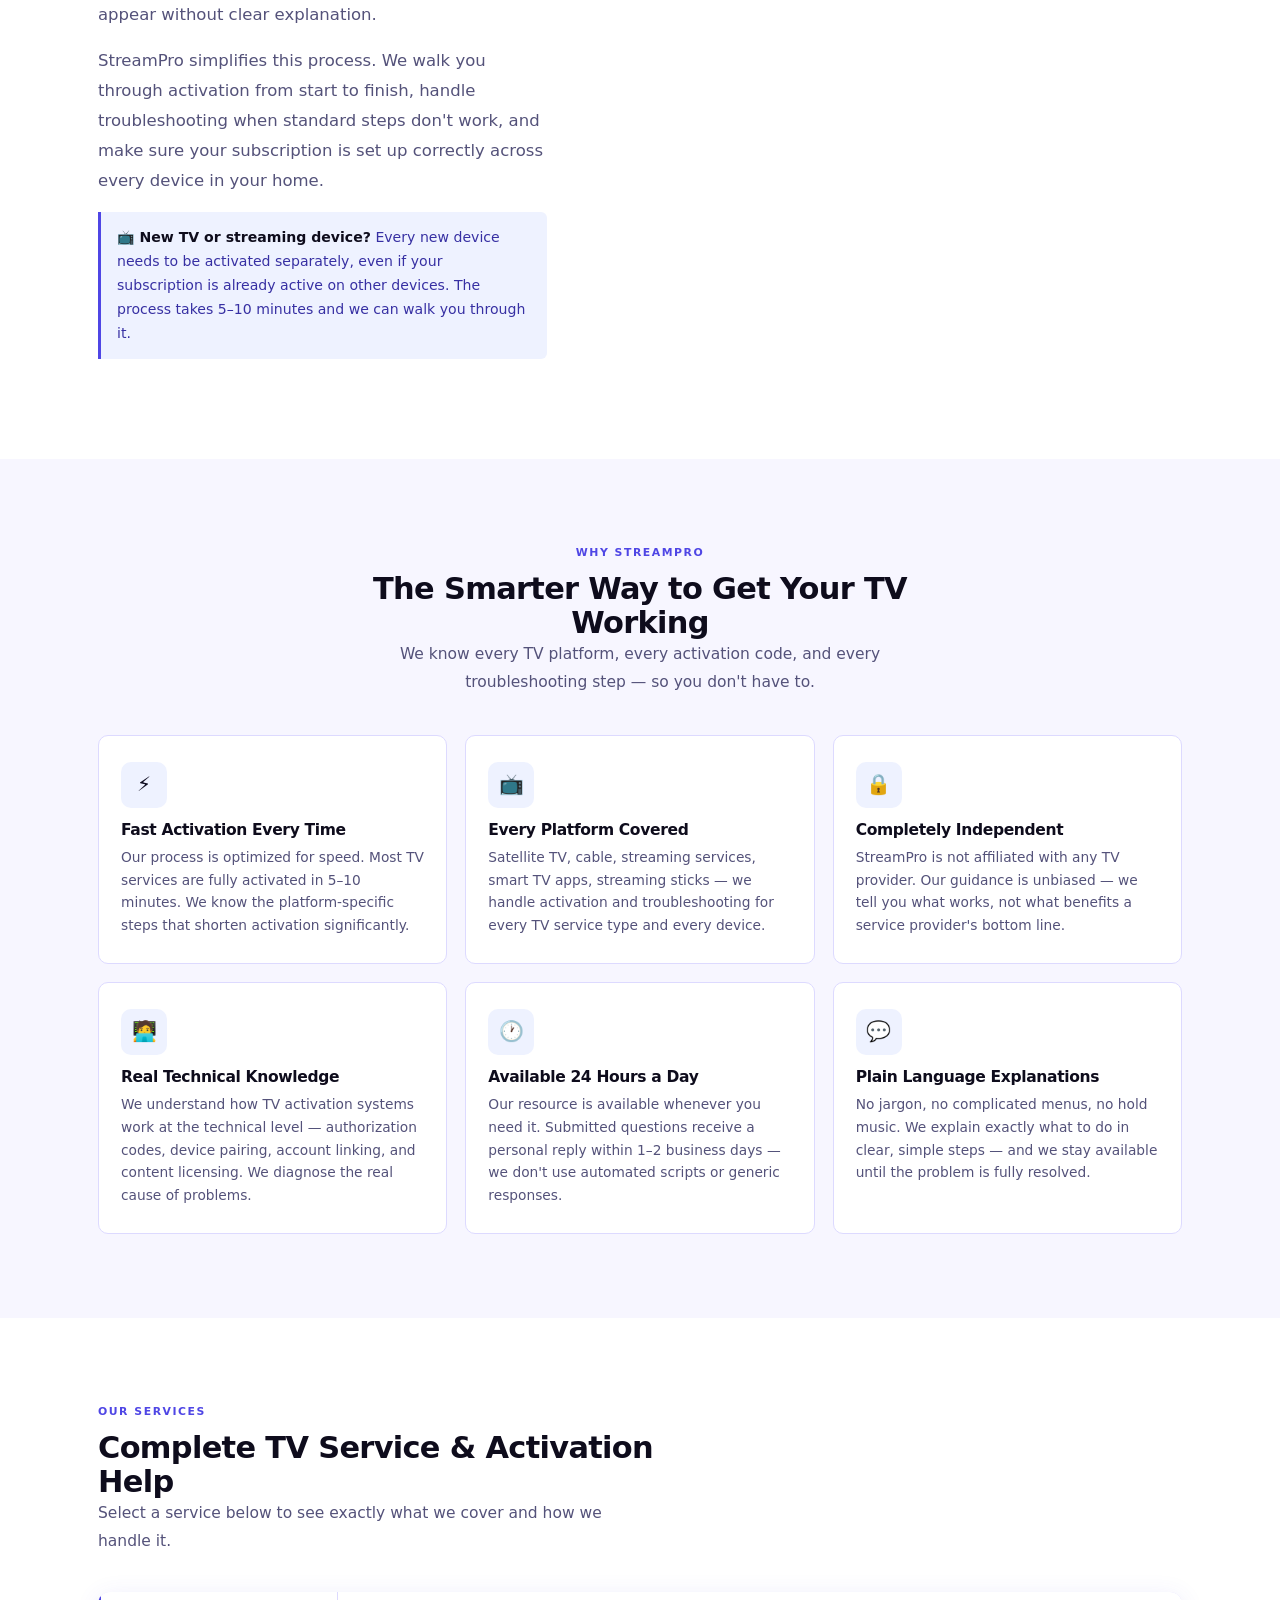
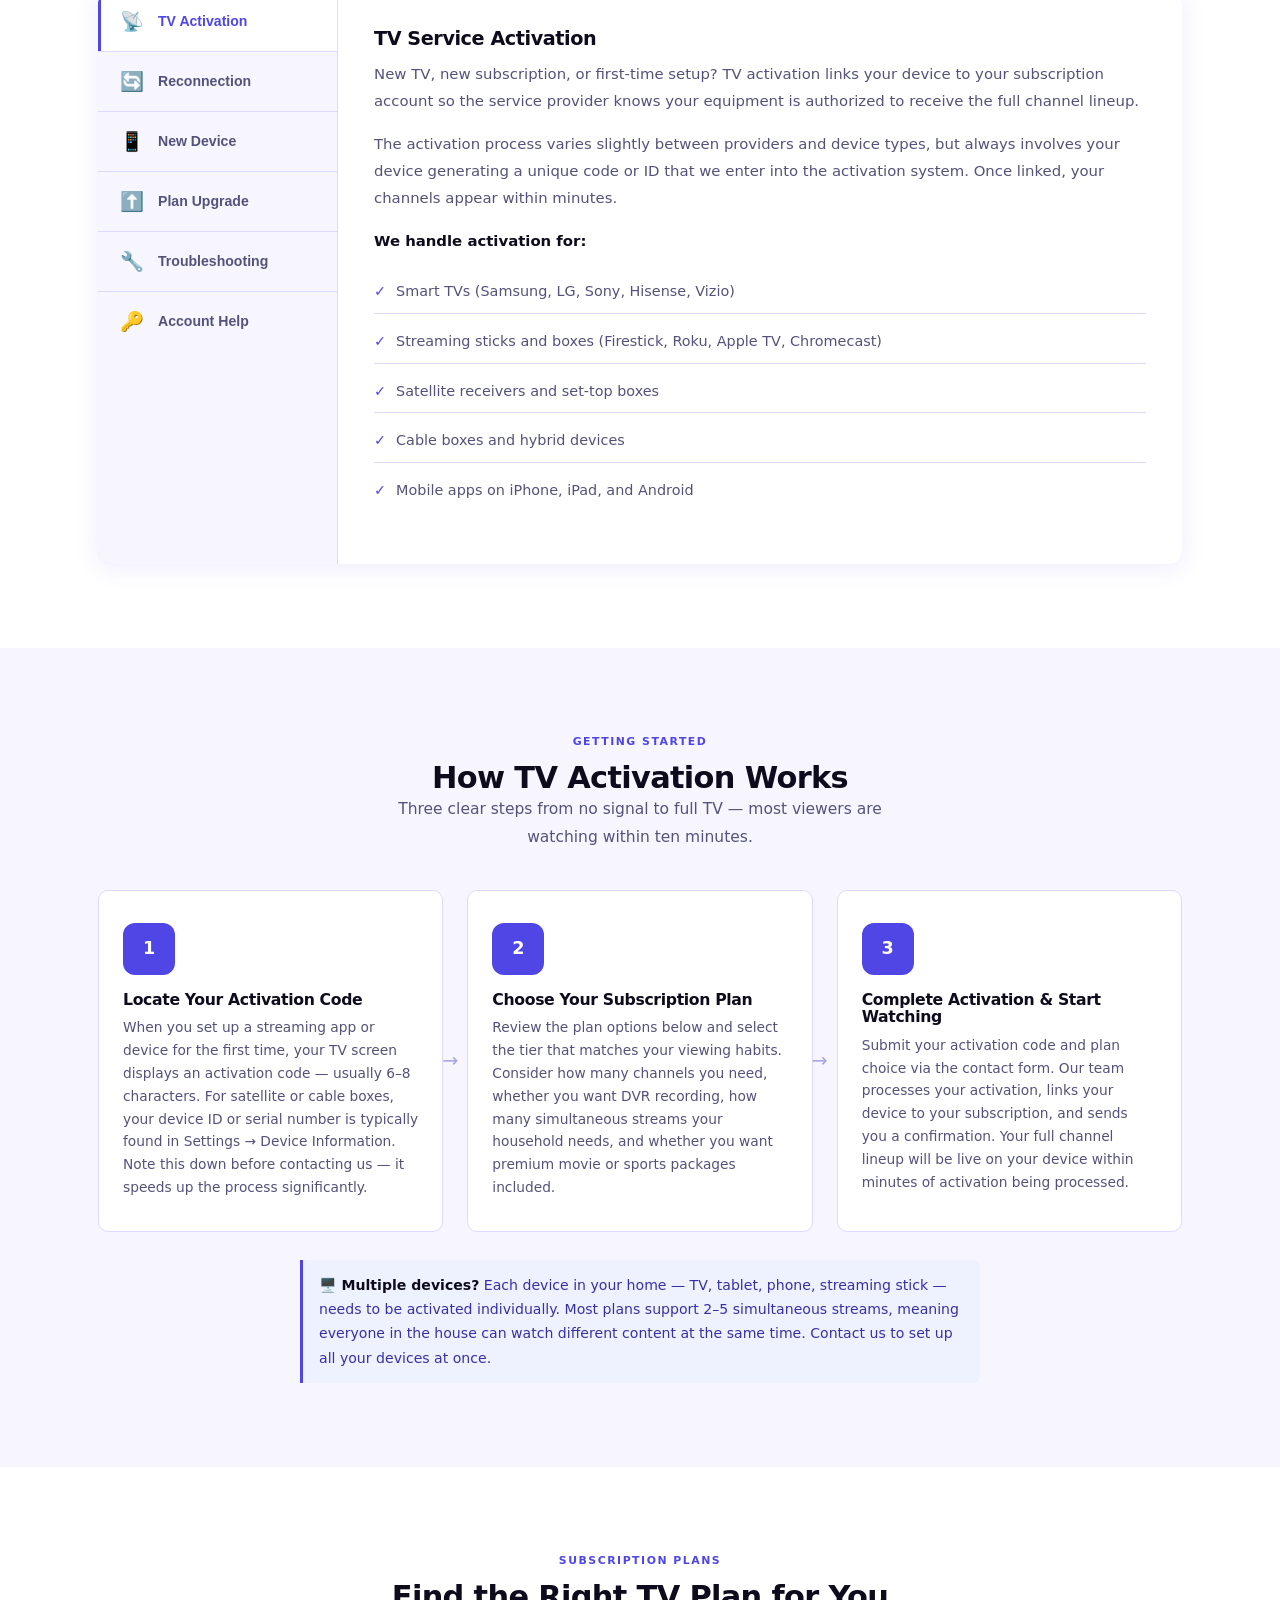
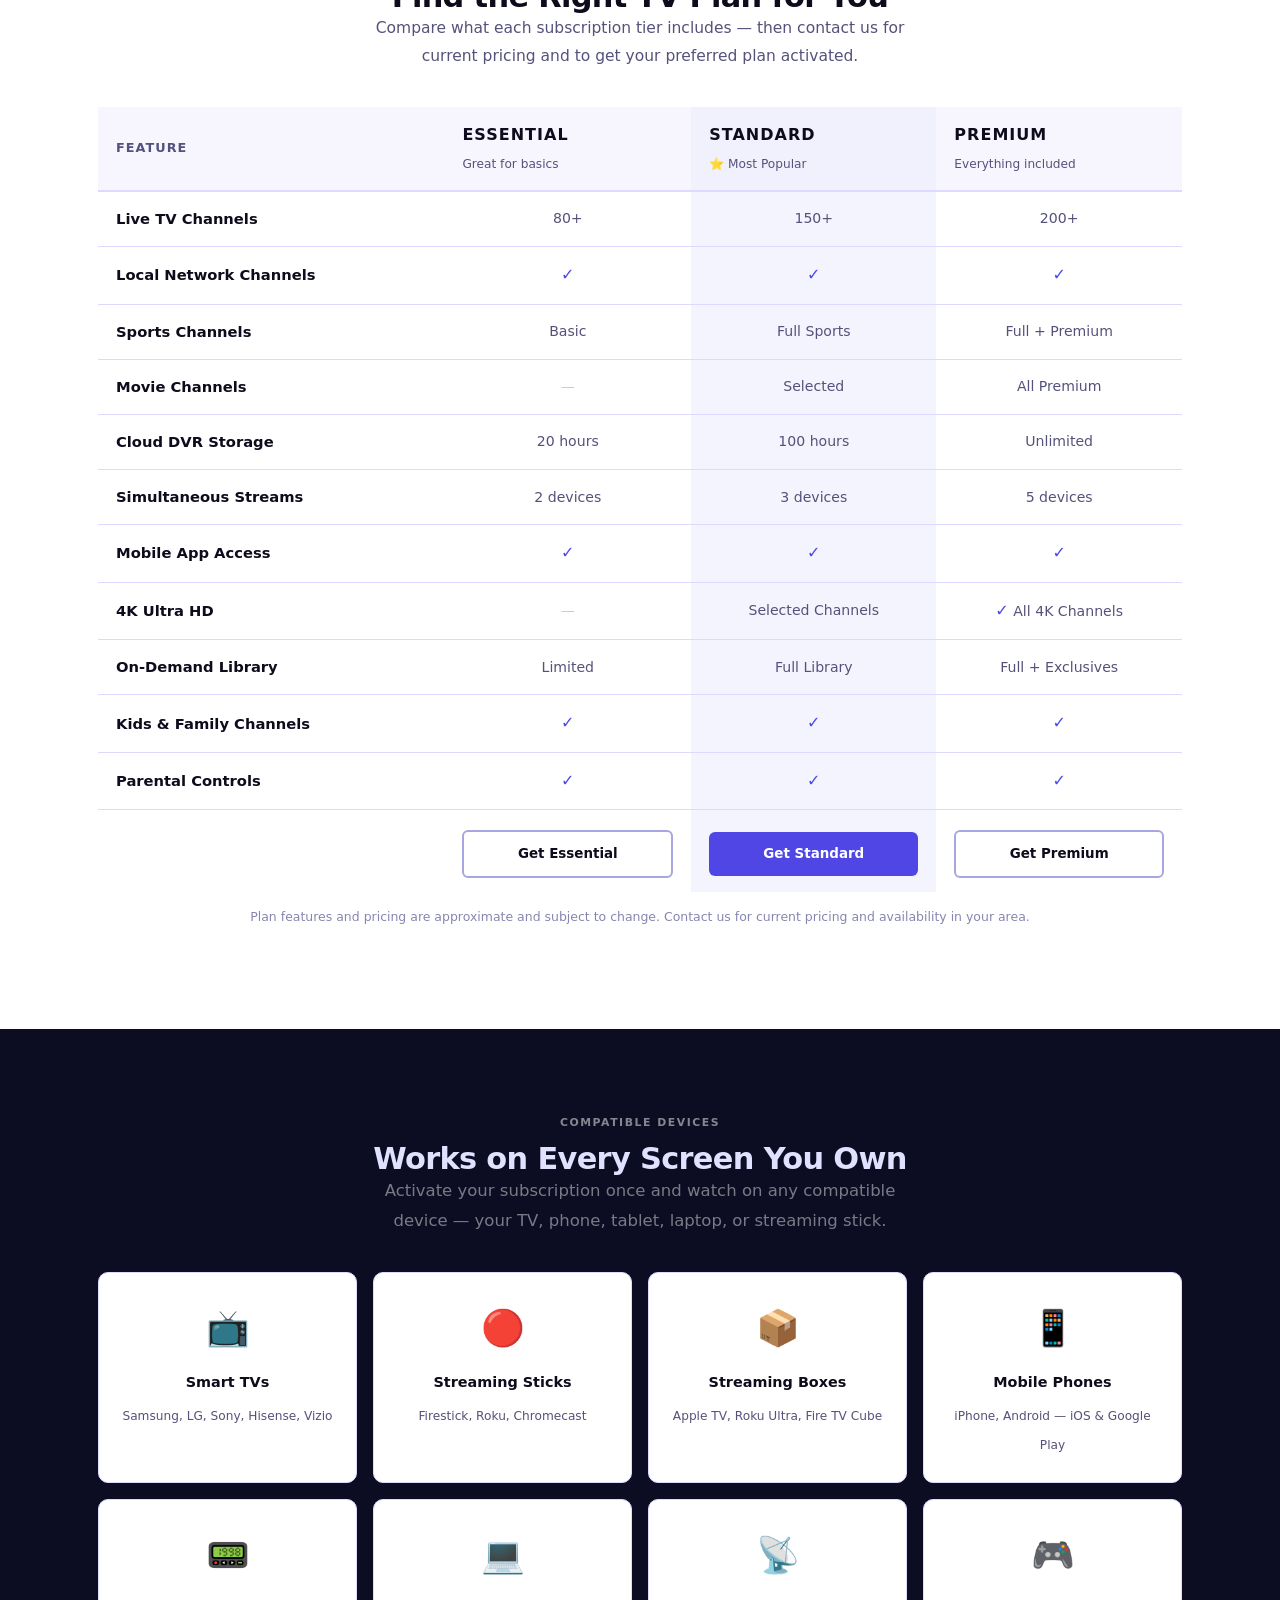
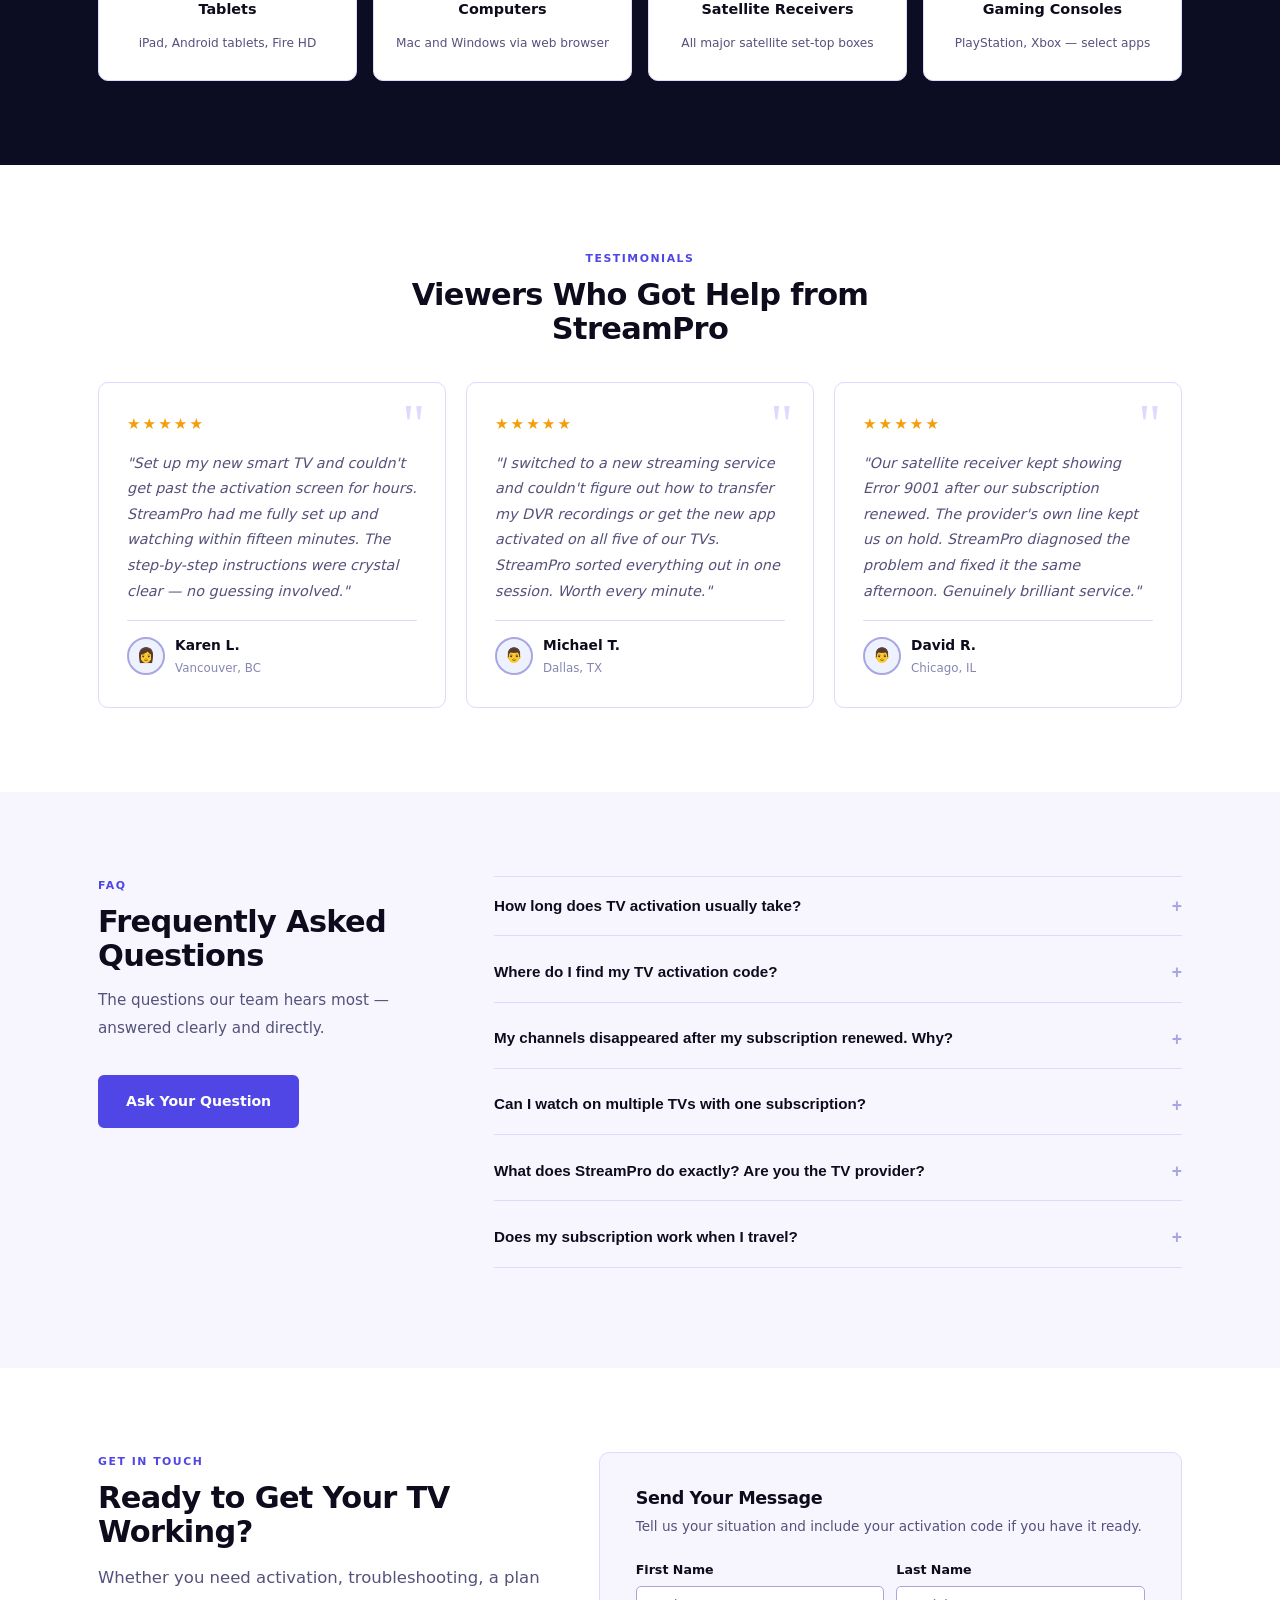
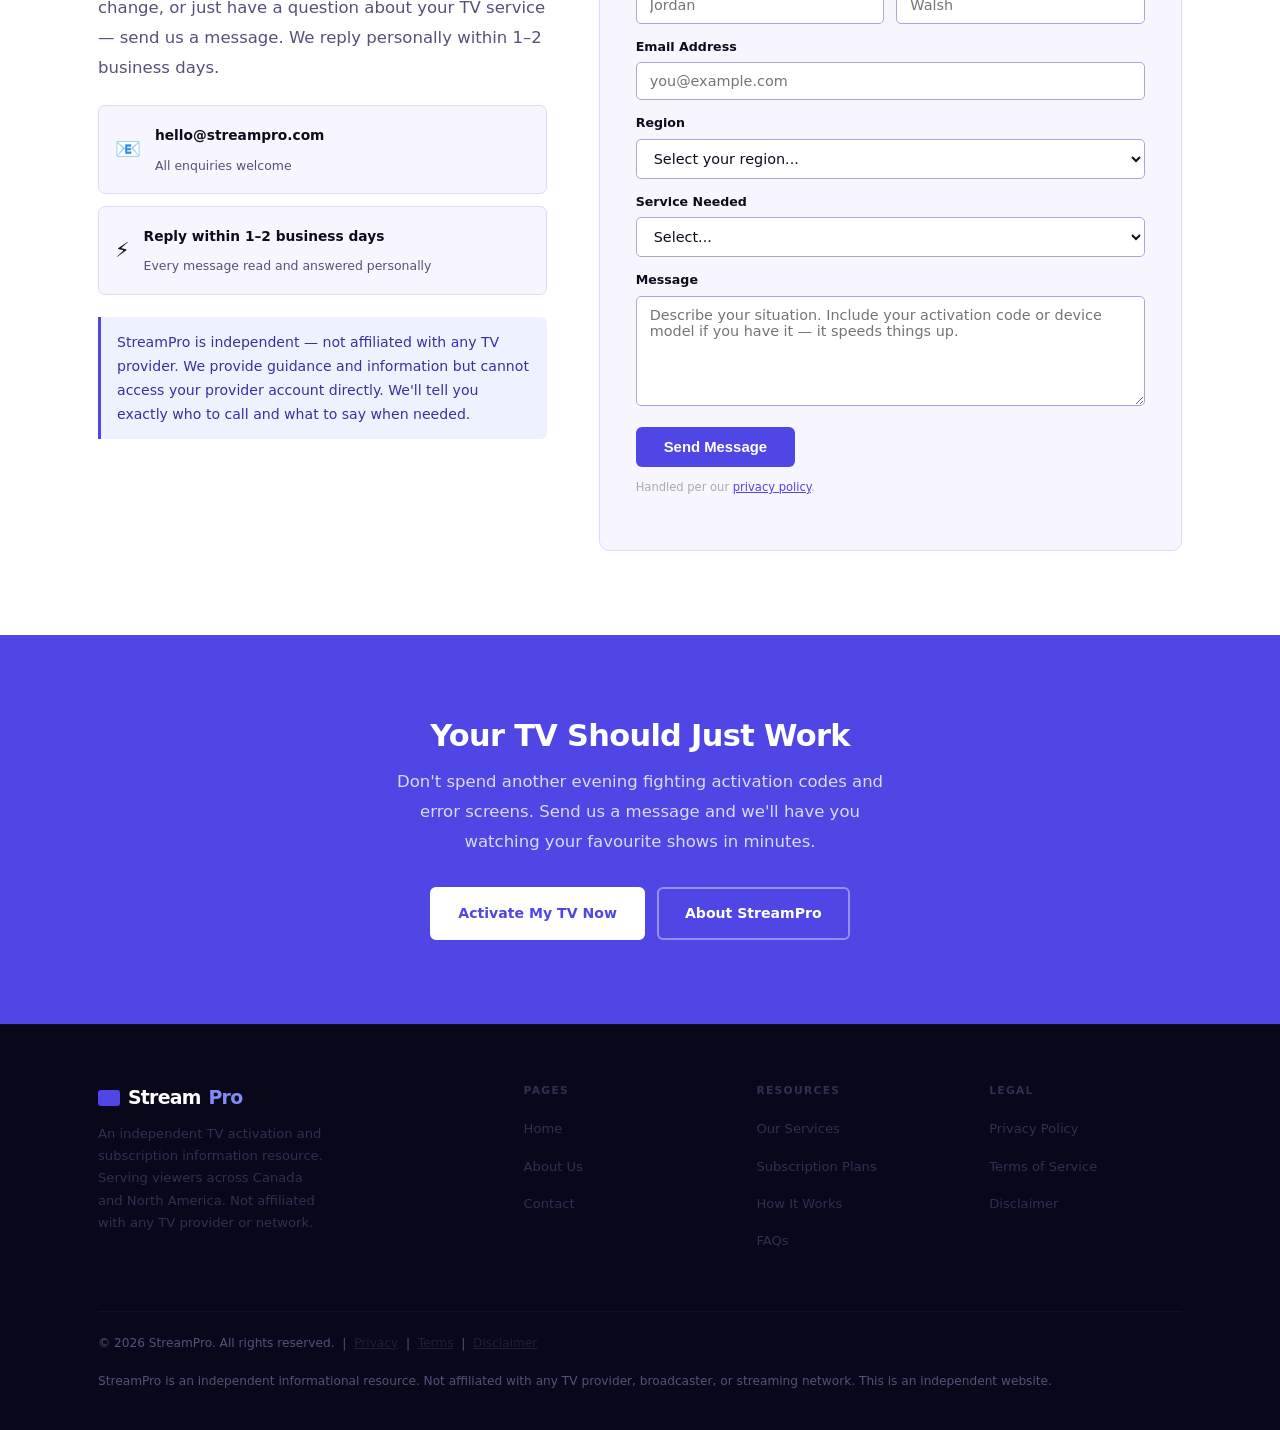
==== commit c1821cc1: "index.html" ====
--- a/index.html
+++ b/index.html
@@ -498,9 +498,9 @@
 </div>
 
     <div class="callbar">
-  <a href="tel:+18444495565">
+  <a href="tel:+18665574345">
     <span class="t1">Need Help? Talk to an Expert</span>
-    <span class="t2">+1 (844) 449-5565</span>
+    <span class="t2">+1 (866) 557-4345</span>
   </a>
 </div>
 
